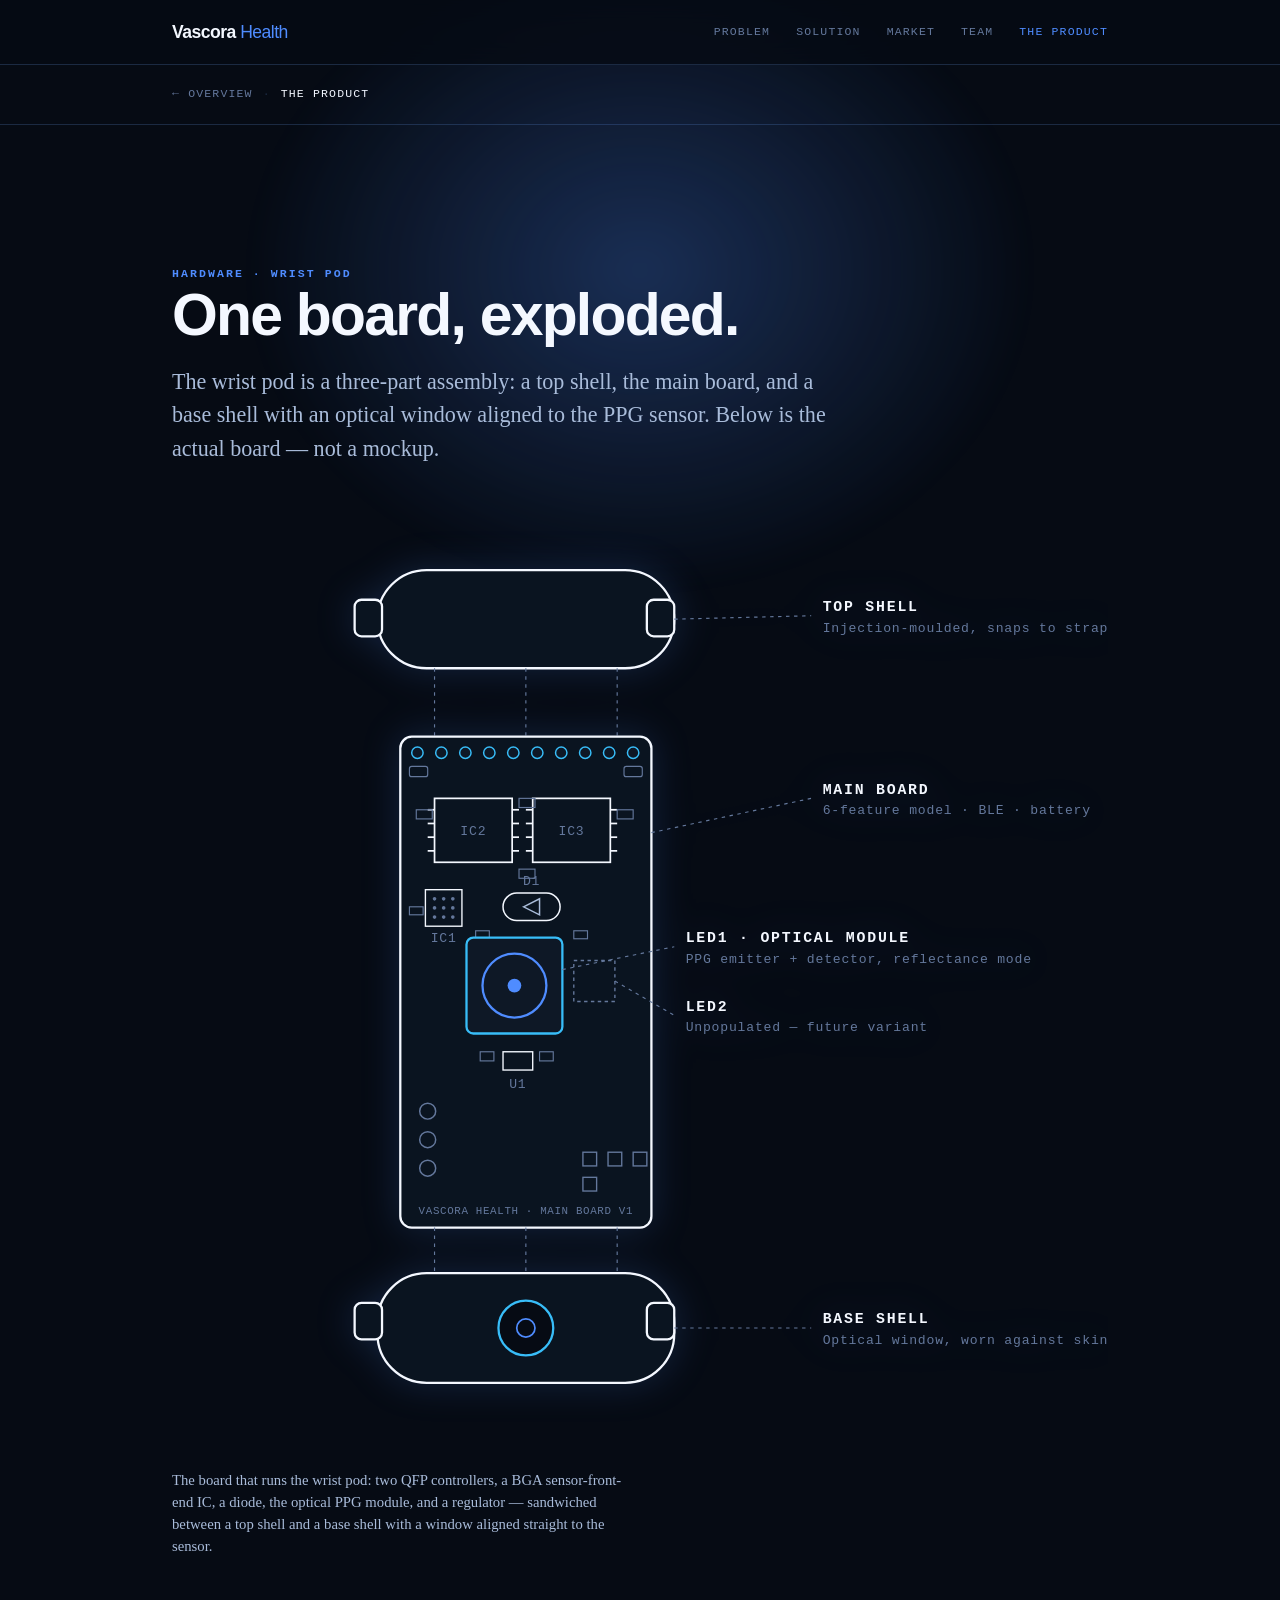
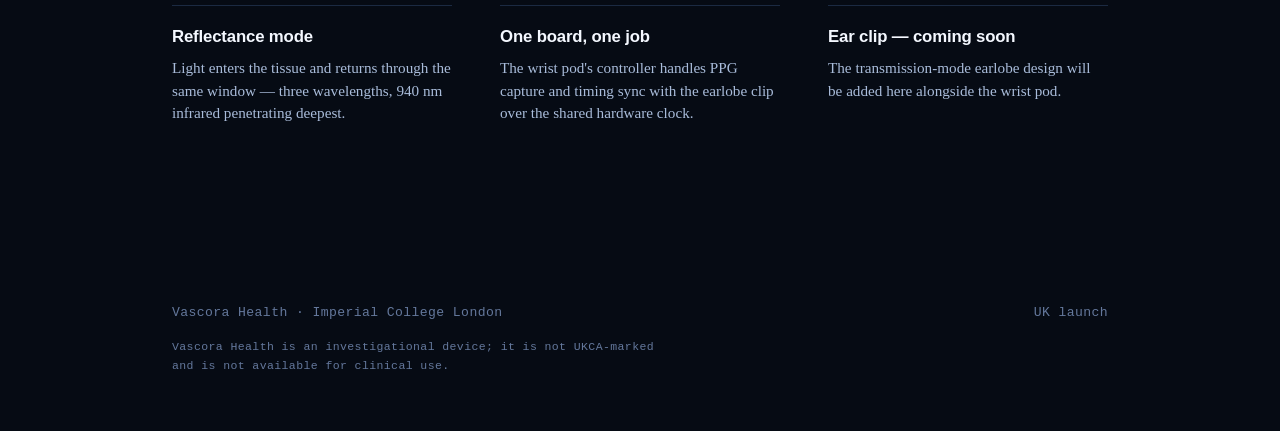
==== product.html @ de8472cb "Add /product page with exploded wrist pod PCB diagram; restore clean URLs" ====
<!doctype html>
<html lang="en">
<head>
<meta charset="utf-8">
<meta name="viewport" content="width=device-width, initial-scale=1">
<title>The Product — Vascora Health</title>
<link rel="stylesheet" href="/styles.css">
</head>
<body>

<header>
  <div class="wrap bar">
    <a class="logo" href="/">Vascora<b> Health</b></a>
    <nav>
      <a href="/#problem">Problem</a>
      <a href="/#solution">Solution</a>
      <a href="/#market">Market</a>
      <a href="/#team">Team</a>
      <a href="/product" aria-current="page">The Product</a>
    </nav>
  </div>
</header>

<div class="crumb">
  <div class="wrap"><a href="/">← Overview</a><span class="sep">·</span><span class="cur">The product</span></div>
</div>

<main>

<section id="wrist-pod" style="border-bottom:0">
  <div class="wrap">
    <p class="eyebrow">Hardware · Wrist pod</p>
    <h2>One board, exploded.</h2>
    <p class="lede" style="margin-top:20px">The wrist pod is a three-part assembly: a top shell, the main board, and a base shell with an optical window aligned to the PPG sensor. Below is the actual board — not a mockup.</p>

    <div class="diagram">
      <svg viewBox="0 0 820 820" role="img" aria-labelledby="wptitle wpdesc">
        <title id="wptitle">Vascora Health wrist pod, exploded view</title>
        <desc id="wpdesc">An exploded diagram of the wrist pod showing a top shell, the main circuit board with its key components — two QFP ICs, a small BGA controller, a diode, a large optical PPG emitter and detector module, an unpopulated secondary LED footprint, and a small regulator IC — and a base shell with an optical window aligned to the sensor, worn against the skin.</desc>

        <!-- top shell -->
        <rect x="180" y="50" width="260" height="86" rx="43" fill="var(--surface-2)" stroke="var(--ink)" stroke-width="2"/>
        <rect x="160" y="76" width="24" height="32" rx="6" fill="var(--surface-2)" stroke="var(--ink)" stroke-width="2"/>
        <rect x="416" y="76" width="24" height="32" rx="6" fill="var(--surface-2)" stroke="var(--ink)" stroke-width="2"/>
        <line x1="440" y1="93" x2="560" y2="90" stroke="var(--ink-3)" stroke-width="1" stroke-dasharray="3 4"/>
        <text class="dg-label" x="570" y="86">TOP SHELL</text>
        <text class="dg-sub" x="570" y="104">Injection-moulded, snaps to strap</text>

        <!-- shell -> board connectors -->
        <line x1="230" y1="136" x2="230" y2="196" stroke="var(--ink-3)" stroke-width="1" stroke-dasharray="3 4"/>
        <line x1="310" y1="136" x2="310" y2="196" stroke="var(--ink-3)" stroke-width="1" stroke-dasharray="3 4"/>
        <line x1="390" y1="136" x2="390" y2="196" stroke="var(--ink-3)" stroke-width="1" stroke-dasharray="3 4"/>

        <!-- board -->
        <rect x="200" y="196" width="220" height="430" rx="10" fill="var(--surface-2)" stroke="var(--ink)" stroke-width="2"/>

        <!-- top castellated header -->
        <circle cx="215" cy="210" r="5" fill="var(--surface)" stroke="var(--deep)" stroke-width="1.3"/>
        <circle cx="236" cy="210" r="5" fill="var(--surface)" stroke="var(--deep)" stroke-width="1.3"/>
        <circle cx="257" cy="210" r="5" fill="var(--surface)" stroke="var(--deep)" stroke-width="1.3"/>
        <circle cx="278" cy="210" r="5" fill="var(--surface)" stroke="var(--deep)" stroke-width="1.3"/>
        <circle cx="299" cy="210" r="5" fill="var(--surface)" stroke="var(--deep)" stroke-width="1.3"/>
        <circle cx="320" cy="210" r="5" fill="var(--surface)" stroke="var(--deep)" stroke-width="1.3"/>
        <circle cx="341" cy="210" r="5" fill="var(--surface)" stroke="var(--deep)" stroke-width="1.3"/>
        <circle cx="362" cy="210" r="5" fill="var(--surface)" stroke="var(--deep)" stroke-width="1.3"/>
        <circle cx="383" cy="210" r="5" fill="var(--surface)" stroke="var(--deep)" stroke-width="1.3"/>
        <circle cx="404" cy="210" r="5" fill="var(--surface)" stroke="var(--deep)" stroke-width="1.3"/>
        <rect x="208" y="222" width="16" height="9" rx="2" fill="none" stroke="var(--ink-3)" stroke-width="1"/>
        <rect x="396" y="222" width="16" height="9" rx="2" fill="none" stroke="var(--ink-3)" stroke-width="1"/>

        <!-- IC2 / IC3 -->
        <rect x="230" y="250" width="68" height="56" fill="none" stroke="var(--ink)" stroke-width="1.5"/>
        <line x1="224" y1="260" x2="230" y2="260" stroke="var(--ink)" stroke-width="1.5"/>
        <line x1="224" y1="272" x2="230" y2="272" stroke="var(--ink)" stroke-width="1.5"/>
        <line x1="224" y1="284" x2="230" y2="284" stroke="var(--ink)" stroke-width="1.5"/>
        <line x1="224" y1="296" x2="230" y2="296" stroke="var(--ink)" stroke-width="1.5"/>
        <line x1="298" y1="260" x2="304" y2="260" stroke="var(--ink)" stroke-width="1.5"/>
        <line x1="298" y1="272" x2="304" y2="272" stroke="var(--ink)" stroke-width="1.5"/>
        <line x1="298" y1="284" x2="304" y2="284" stroke="var(--ink)" stroke-width="1.5"/>
        <line x1="298" y1="296" x2="304" y2="296" stroke="var(--ink)" stroke-width="1.5"/>
        <text class="dg-sub" x="264" y="282" text-anchor="middle">IC2</text>

        <rect x="316" y="250" width="68" height="56" fill="none" stroke="var(--ink)" stroke-width="1.5"/>
        <line x1="310" y1="260" x2="316" y2="260" stroke="var(--ink)" stroke-width="1.5"/>
        <line x1="310" y1="272" x2="316" y2="272" stroke="var(--ink)" stroke-width="1.5"/>
        <line x1="310" y1="284" x2="316" y2="284" stroke="var(--ink)" stroke-width="1.5"/>
        <line x1="310" y1="296" x2="316" y2="296" stroke="var(--ink)" stroke-width="1.5"/>
        <line x1="384" y1="260" x2="390" y2="260" stroke="var(--ink)" stroke-width="1.5"/>
        <line x1="384" y1="272" x2="390" y2="272" stroke="var(--ink)" stroke-width="1.5"/>
        <line x1="384" y1="284" x2="390" y2="284" stroke="var(--ink)" stroke-width="1.5"/>
        <line x1="384" y1="296" x2="390" y2="296" stroke="var(--ink)" stroke-width="1.5"/>
        <text class="dg-sub" x="350" y="282" text-anchor="middle">IC3</text>

        <rect x="214" y="260" width="14" height="8" fill="none" stroke="var(--ink-3)" stroke-width="1"/>
        <rect x="304" y="250" width="14" height="8" fill="none" stroke="var(--ink-3)" stroke-width="1"/>
        <rect x="390" y="260" width="14" height="8" fill="none" stroke="var(--ink-3)" stroke-width="1"/>
        <rect x="304" y="312" width="14" height="8" fill="none" stroke="var(--ink-3)" stroke-width="1"/>

        <!-- IC1 -->
        <rect x="222" y="330" width="32" height="32" fill="none" stroke="var(--ink)" stroke-width="1.2"/>
        <circle cx="230" cy="338" r="1.6" fill="var(--ink-3)"/><circle cx="238" cy="338" r="1.6" fill="var(--ink-3)"/><circle cx="246" cy="338" r="1.6" fill="var(--ink-3)"/>
        <circle cx="230" cy="346" r="1.6" fill="var(--ink-3)"/><circle cx="238" cy="346" r="1.6" fill="var(--ink-3)"/><circle cx="246" cy="346" r="1.6" fill="var(--ink-3)"/>
        <circle cx="230" cy="354" r="1.6" fill="var(--ink-3)"/><circle cx="238" cy="354" r="1.6" fill="var(--ink-3)"/><circle cx="246" cy="354" r="1.6" fill="var(--ink-3)"/>
        <text class="dg-sub" x="238" y="376" text-anchor="middle">IC1</text>

        <!-- D1 -->
        <rect x="290" y="333" width="50" height="24" rx="12" fill="none" stroke="var(--ink)" stroke-width="1.3"/>
        <path d="M 308 345 L 322 338 L 322 352 Z M 322 338 L 322 352" fill="none" stroke="var(--ink-2)" stroke-width="1.3"/>
        <text class="dg-sub" x="315" y="326" text-anchor="middle">D1</text>

        <rect x="208" y="345" width="12" height="7" fill="none" stroke="var(--ink-3)" stroke-width="1"/>
        <rect x="266" y="366" width="12" height="7" fill="none" stroke="var(--ink-3)" stroke-width="1"/>
        <rect x="352" y="366" width="12" height="7" fill="none" stroke="var(--ink-3)" stroke-width="1"/>

        <!-- LED1 : optical module -->
        <rect x="258" y="372" width="84" height="84" rx="6" fill="var(--surface)" stroke="var(--deep)" stroke-width="2"/>
        <circle cx="300" cy="414" r="28" fill="none" stroke="var(--trace)" stroke-width="2"/>
        <circle cx="300" cy="414" r="6" fill="var(--trace)"/>
        <line x1="342" y1="400" x2="440" y2="380" stroke="var(--ink-3)" stroke-width="1" stroke-dasharray="3 4"/>
        <text class="dg-label" x="450" y="376">LED1 · OPTICAL MODULE</text>
        <text class="dg-sub" x="450" y="394">PPG emitter + detector, reflectance mode</text>

        <!-- LED2 : unpopulated -->
        <rect x="352" y="392" width="36" height="36" fill="none" stroke="var(--ink-3)" stroke-width="1.2" stroke-dasharray="3 3"/>
        <line x1="388" y1="410" x2="440" y2="440" stroke="var(--ink-3)" stroke-width="1" stroke-dasharray="3 4"/>
        <text class="dg-label" x="450" y="436">LED2</text>
        <text class="dg-sub" x="450" y="454">Unpopulated — future variant</text>

        <!-- U1 -->
        <rect x="290" y="472" width="26" height="16" fill="none" stroke="var(--ink)" stroke-width="1.2"/>
        <rect x="270" y="472" width="12" height="8" fill="none" stroke="var(--ink-3)" stroke-width="1"/>
        <rect x="322" y="472" width="12" height="8" fill="none" stroke="var(--ink-3)" stroke-width="1"/>
        <text class="dg-sub" x="303" y="504" text-anchor="middle">U1</text>

        <!-- mounting + header pads -->
        <circle cx="224" cy="524" r="7" fill="none" stroke="var(--ink-3)" stroke-width="1.3"/>
        <circle cx="224" cy="549" r="7" fill="none" stroke="var(--ink-3)" stroke-width="1.3"/>
        <circle cx="224" cy="574" r="7" fill="none" stroke="var(--ink-3)" stroke-width="1.3"/>
        <rect x="360" y="560" width="12" height="12" fill="none" stroke="var(--ink-3)" stroke-width="1.2"/>
        <rect x="382" y="560" width="12" height="12" fill="none" stroke="var(--ink-3)" stroke-width="1.2"/>
        <rect x="404" y="560" width="12" height="12" fill="none" stroke="var(--ink-3)" stroke-width="1.2"/>
        <rect x="360" y="582" width="12" height="12" fill="none" stroke="var(--ink-3)" stroke-width="1.2"/>

        <!-- silkscreen -->
        <text class="dg-sub" x="310" y="614" text-anchor="middle" style="font-size:9.5px">VASCORA HEALTH · MAIN BOARD V1</text>

        <line x1="420" y1="280" x2="560" y2="250" stroke="var(--ink-3)" stroke-width="1" stroke-dasharray="3 4"/>
        <text class="dg-label" x="570" y="246">MAIN BOARD</text>
        <text class="dg-sub" x="570" y="264">6-feature model · BLE · battery</text>

        <!-- board -> base connectors -->
        <line x1="230" y1="626" x2="230" y2="666" stroke="var(--ink-3)" stroke-width="1" stroke-dasharray="3 4"/>
        <line x1="310" y1="626" x2="310" y2="666" stroke="var(--ink-3)" stroke-width="1" stroke-dasharray="3 4"/>
        <line x1="390" y1="626" x2="390" y2="666" stroke="var(--ink-3)" stroke-width="1" stroke-dasharray="3 4"/>

        <!-- base shell -->
        <rect x="180" y="666" width="260" height="96" rx="43" fill="var(--surface-2)" stroke="var(--ink)" stroke-width="2"/>
        <rect x="160" y="692" width="24" height="32" rx="6" fill="var(--surface-2)" stroke="var(--ink)" stroke-width="2"/>
        <rect x="416" y="692" width="24" height="32" rx="6" fill="var(--surface-2)" stroke="var(--ink)" stroke-width="2"/>
        <circle cx="310" cy="714" r="24" fill="var(--ground)" stroke="var(--deep)" stroke-width="2"/>
        <circle cx="310" cy="714" r="8" fill="none" stroke="var(--trace)" stroke-width="1.5"/>
        <line x1="440" y1="714" x2="560" y2="714" stroke="var(--ink-3)" stroke-width="1" stroke-dasharray="3 4"/>
        <text class="dg-label" x="570" y="710">BASE SHELL</text>
        <text class="dg-sub" x="570" y="728">Optical window, worn against skin</text>
      </svg>
      <p class="dg-cap">The board that runs the wrist pod: two QFP controllers, a BGA sensor-front-end IC, a diode, the optical PPG module, and a regulator — sandwiched between a top shell and a base shell with a window aligned straight to the sensor.</p>
    </div>

    <div class="feat">
      <div><h3>Reflectance mode</h3><p>Light enters the tissue and returns through the same window — three wavelengths, 940 nm infrared penetrating deepest.</p></div>
      <div><h3>One board, one job</h3><p>The wrist pod's controller handles PPG capture and timing sync with the earlobe clip over the shared hardware clock.</p></div>
      <div><h3>Ear clip — coming soon</h3><p>The transmission-mode earlobe design will be added here alongside the wrist pod.</p></div>
    </div>
  </div>
</section>

</main>

<footer>
  <div class="wrap">
    <div class="fbar">
      <span>Vascora Health · Imperial College London</span>
      <span>UK launch</span>
    </div>
    <p class="disclaim">Vascora Health is an investigational device; it is not UKCA-marked and is not available for clinical use.</p>
  </div>
</footer>

<script src="/app.js"></script>
</body>
</html>
---- styles.css ----
:root{
  --ground:#060B14;
  --surface:#0E1826;
  --surface-2:#0A1420;
  --ink:#F4F8FF;
  --ink-2:#A9BCDA;
  --ink-3:#64789C;
  --rule:#1B2A42;
  --trace:#4F8CFF;
  --trace-2:#5EEAD4;
  --deep:#38BDF8;
  --deep-soft:#0B2338;
  --glow:rgba(79,140,255,.5);

  --sans:"Helvetica Neue",Helvetica,Arial,"Segoe UI",sans-serif;
  --serif:Charter,"Bitstream Charter","Sitka Text",Cambria,Georgia,serif;
  --mono:ui-monospace,"Cascadia Mono","SF Mono",Menlo,Consolas,monospace;

  --measure:62ch;
  --pad:clamp(20px,6vw,72px);
}

*{box-sizing:border-box}
html{background:var(--ground)}
body{
  margin:0;background:var(--ground);color:var(--ink);
  font-family:var(--serif);font-size:17px;line-height:1.62;
  -webkit-font-smoothing:antialiased;overflow-x:hidden;
  position:relative;
}
body::before{
  content:"";position:fixed;top:-20vh;left:50%;translate:-50% 0;
  width:min(1100px,140vw);height:900px;pointer-events:none;z-index:0;
  background:radial-gradient(closest-side, var(--glow), transparent 72%);
  opacity:.55;filter:blur(10px);
}
main,header,footer{position:relative;z-index:1}

::selection{background:var(--trace);color:#00040A}
a{color:inherit}
:focus-visible{outline:2px solid var(--trace);outline-offset:3px;border-radius:2px}

.wrap{max-width:1080px;margin:0 auto;padding-inline:var(--pad)}

h1,h2,h3,.num{font-family:var(--sans);font-weight:700;letter-spacing:-.03em;text-wrap:balance;margin:0}
h1{font-size:clamp(3rem,8.5vw,7.2rem);line-height:.97}
h2{font-size:clamp(2.1rem,4.6vw,3.7rem);line-height:1.04;max-width:20ch}
h3{font-size:1.05rem;letter-spacing:-.01em;line-height:1.3;color:var(--ink)}
p{margin:0}
.lede{font-size:clamp(1.1rem,2vw,1.38rem);line-height:1.5;color:var(--ink-2);max-width:var(--measure)}
.small{font-size:.94rem;line-height:1.55;color:var(--ink-2)}
.eyebrow{font-family:var(--mono);font-size:.72rem;font-weight:600;letter-spacing:.18em;text-transform:uppercase;color:var(--trace)}
.mono{font-family:var(--mono);font-size:.72rem;letter-spacing:.1em;text-transform:uppercase;color:var(--ink-3)}
.num{font-variant-numeric:tabular-nums;letter-spacing:-.04em;line-height:1}
strong{font-weight:600;color:var(--ink)}

.statement{
  margin-top:44px;font-family:var(--sans);font-weight:700;letter-spacing:-.02em;
  font-size:clamp(1.5rem,3vw,2.15rem);line-height:1.25;max-width:20ch;color:var(--ink);
}

header{position:sticky;top:0;z-index:50;background:color-mix(in srgb,var(--ground) 78%,transparent);backdrop-filter:blur(14px);border-bottom:1px solid var(--rule)}
.bar{display:flex;align-items:center;justify-content:space-between;gap:24px;height:64px}
.logo{font-family:var(--sans);font-weight:700;letter-spacing:-.03em;font-size:1.1rem;text-decoration:none;color:inherit}
.logo b{font-weight:400;color:var(--trace)}
nav{display:flex;gap:26px;font-family:var(--mono);font-size:.72rem;letter-spacing:.1em;text-transform:uppercase}
nav a{color:var(--ink-3);text-decoration:none;transition:color .15s}
nav a:hover,nav a[aria-current="page"]{color:var(--trace)}
@media(max-width:720px){nav{display:none}}

.crumb{padding:20px 0;border-bottom:1px solid var(--rule)}
.crumb .wrap{display:flex;align-items:center;gap:10px;font-family:var(--mono);font-size:.72rem;letter-spacing:.1em;text-transform:uppercase;color:var(--ink-3)}
.crumb a{color:var(--ink-3);text-decoration:none}
.crumb a:hover{color:var(--trace)}
.crumb .sep{color:var(--rule)}
.crumb .cur{color:var(--ink)}

.hero{position:relative;overflow:hidden;border-bottom:1px solid var(--rule)}
.hero-in{position:relative;padding:clamp(72px,13vw,140px) 0 0}
.hero h1{margin:24px 0 0;max-width:14ch}
.hero h1 span{
  background:linear-gradient(100deg,var(--trace),var(--trace-2));
  -webkit-background-clip:text;background-clip:text;color:transparent;
  filter:drop-shadow(0 0 22px var(--glow));
}
.hero .lede{margin-top:28px}
#wave{display:block;width:100%;height:220px;margin-top:56px;filter:drop-shadow(0 0 16px var(--glow))}

section{padding:clamp(88px,11vw,156px) 0;border-bottom:1px solid var(--rule)}

.statrow{display:grid;grid-template-columns:repeat(auto-fit,minmax(200px,1fr));gap:clamp(28px,4vw,56px);margin-top:52px}
.statline{padding-top:20px;border-top:1px solid var(--rule);display:flex;flex-direction:column;gap:10px}
.statline .num{font-size:clamp(2.6rem,5.6vw,4.4rem);color:var(--trace);text-shadow:0 0 28px var(--glow)}
.statline p{font-size:.95rem;line-height:1.45;color:var(--ink-2);max-width:30ch}

.feat{display:grid;grid-template-columns:repeat(auto-fit,minmax(220px,1fr));gap:clamp(28px,4vw,48px);margin-top:48px}
.feat > div{padding-top:20px;border-top:1px solid var(--rule)}
.feat h3{margin-bottom:9px}
.feat p{font-size:.95rem;line-height:1.5;color:var(--ink-2)}

.cascade{margin-top:48px;overflow-x:auto}
.cascade-inner{min-width:600px}
.casc-row{display:grid;grid-template-columns:repeat(4,1fr);gap:14px}
.node{padding:16px 4px 0;border-top:2px solid var(--rule)}
.node.win{border-top-color:var(--deep);filter:drop-shadow(0 0 10px rgba(56,189,248,.3))}
.node.late{border-top-color:var(--trace);filter:drop-shadow(0 0 10px var(--glow))}
.node .mono{margin-bottom:8px}
.node h3{font-size:1rem}
.casc-axis{display:grid;grid-template-columns:repeat(4,1fr);gap:14px;margin-top:16px}
.axis-cell{font-family:var(--mono);font-size:.66rem;letter-spacing:.1em;text-transform:uppercase;color:var(--ink-3)}
.axis-cell.win{color:var(--deep)}
.axis-cell.late{color:var(--trace)}

.diagram{margin-top:48px;overflow-x:auto}
.diagram svg{display:block;width:100%;min-width:640px;height:auto;filter:drop-shadow(0 0 18px rgba(79,140,255,.18))}
.dg-label{font-family:var(--mono);font-size:13px;font-weight:600;letter-spacing:.12em;fill:var(--ink)}
.dg-sub{font-family:var(--mono);font-size:11.5px;letter-spacing:.06em;fill:var(--ink-3)}
.dg-tick{font-family:var(--mono);font-size:11px;font-weight:600;letter-spacing:.14em;fill:var(--ink-3)}
.dg-dt{font-family:var(--sans);font-size:17px;font-weight:700;fill:var(--trace)}
.dg-hub{font-family:var(--mono);font-size:13px;font-weight:600;letter-spacing:.13em;fill:var(--ink)}
.dg-cap{margin-top:20px;font-size:.92rem;line-height:1.5;color:var(--ink-2);max-width:var(--measure)}

.people{display:grid;grid-template-columns:repeat(auto-fit,minmax(200px,1fr));gap:clamp(24px,3.5vw,40px);margin-top:40px}
.person{padding-top:18px;border-top:1px solid var(--rule)}
.person h3{margin-bottom:7px}
.person p{font-size:.92rem;line-height:1.5;color:var(--ink-2)}
.person p.inst{font-family:var(--mono);font-size:.72rem;letter-spacing:.06em;text-transform:uppercase;color:var(--deep);margin-top:6px}

footer{padding:36px 0 56px;font-size:.82rem;color:var(--ink-3);font-family:var(--mono);letter-spacing:.03em;line-height:1.7}
footer .fbar{display:flex;flex-wrap:wrap;gap:14px 28px;justify-content:space-between;align-items:baseline}
.disclaim{margin-top:14px;font-size:.72rem;line-height:1.6;color:var(--ink-3);max-width:70ch}

.reveal{opacity:0;transform:translateY(20px);transition:opacity .7s ease,transform .7s ease}
.reveal.in{opacity:1;transform:translateY(0)}
.draw-path{transition:stroke-dashoffset 1.2s cubic-bezier(.4,0,.2,1)}

@media (prefers-reduced-motion:reduce){*{animation:none!important;transition:none!important}}
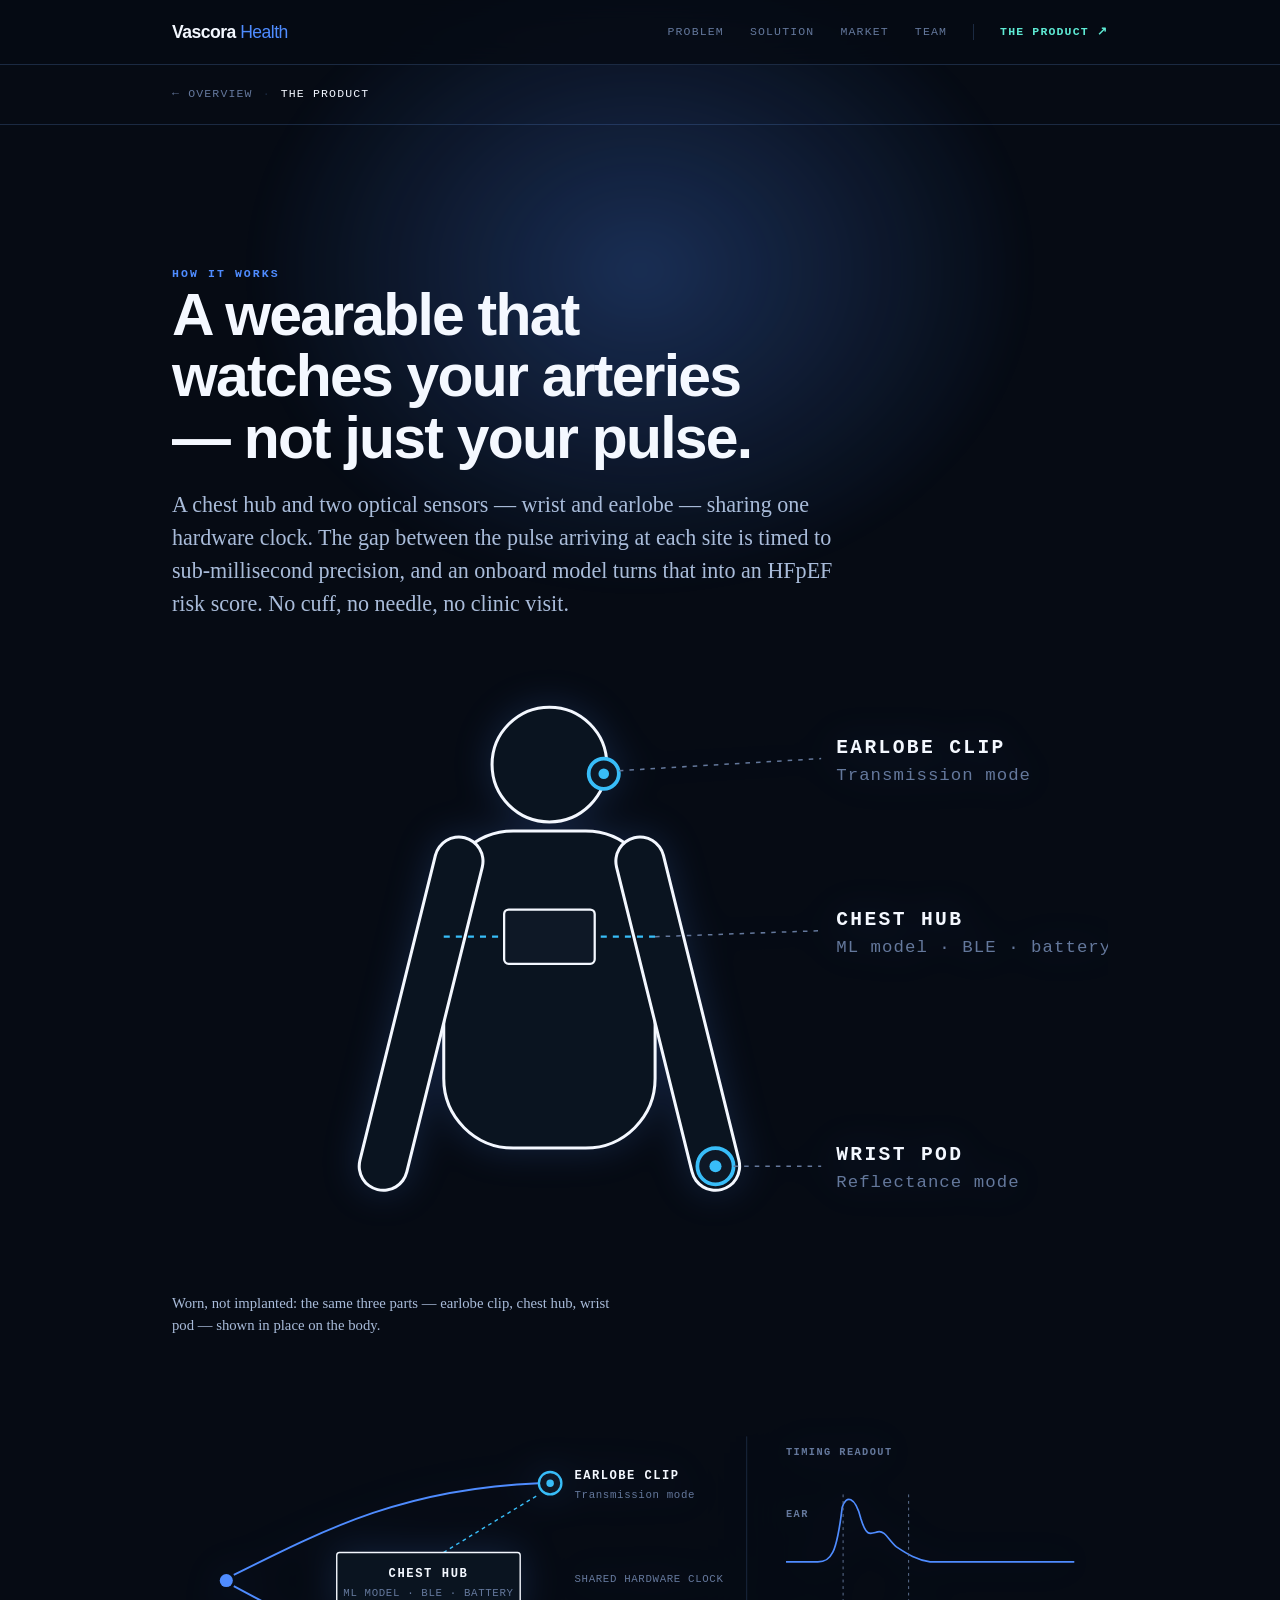
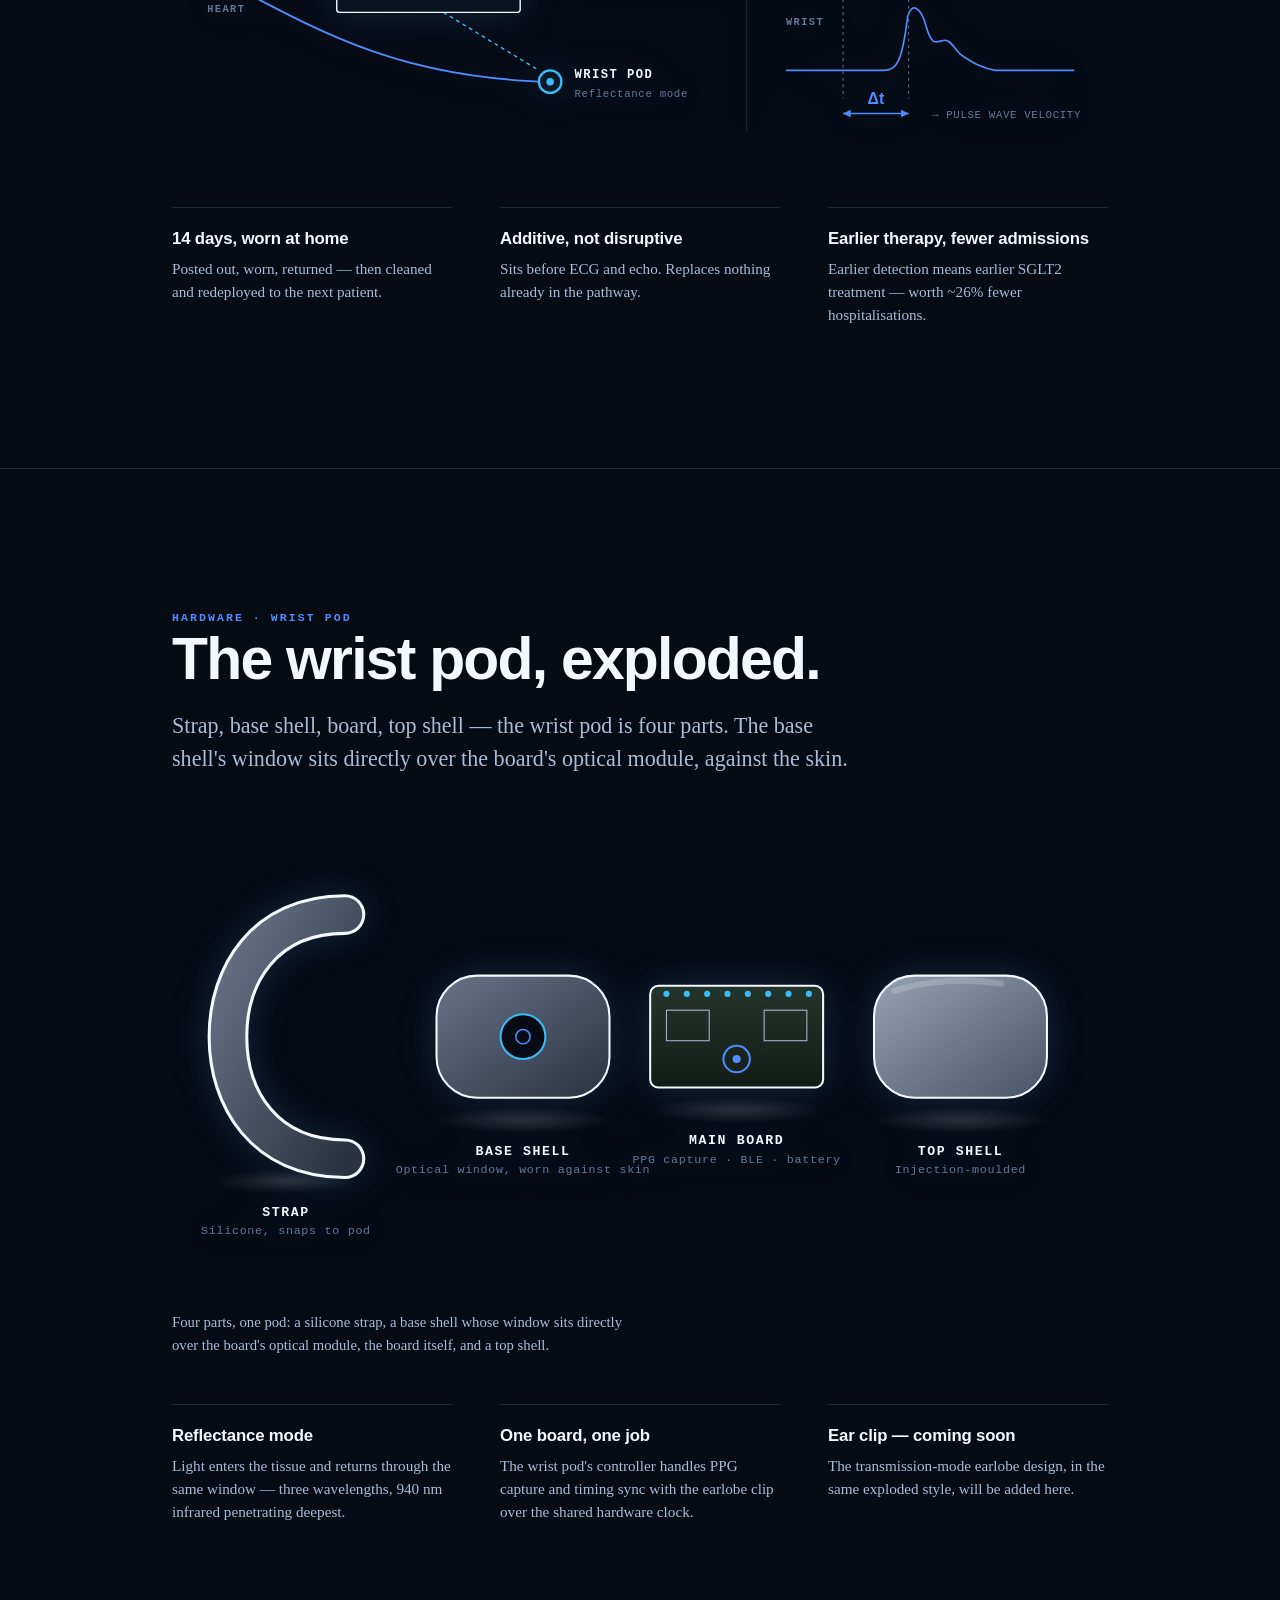
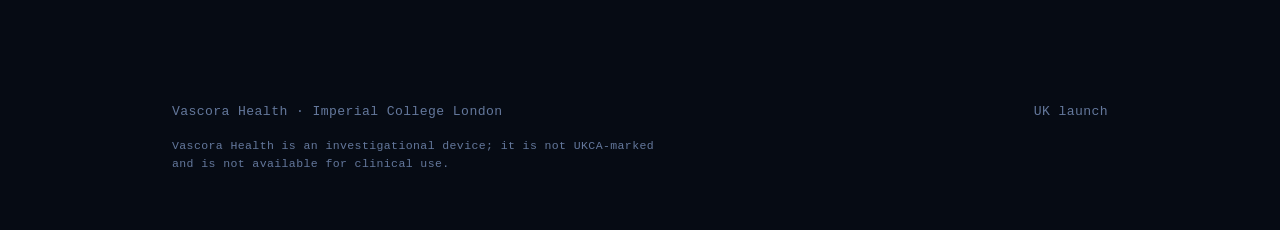
==== commit bc923263: "Split content: homepage teaser for solution, /product gets how-it-works + new cold exploded wristban" ====
--- a/product.html
+++ b/product.html
@@ -12,11 +12,14 @@
   <div class="wrap bar">
     <a class="logo" href="/">Vascora<b> Health</b></a>
     <nav>
-      <a href="/#problem">Problem</a>
-      <a href="/#solution">Solution</a>
-      <a href="/#market">Market</a>
-      <a href="/#team">Team</a>
-      <a href="/product" aria-current="page">The Product</a>
+      <span class="nav-group">
+        <a href="/#problem">Problem</a>
+        <a href="/#solution">Solution</a>
+        <a href="/#market">Market</a>
+        <a href="/#team">Team</a>
+      </span>
+      <span class="nav-sep" aria-hidden="true"></span>
+      <a href="/product" class="nav-out" aria-current="page">The Product ↗</a>
     </nav>
   </div>
 </header>
@@ -27,149 +30,194 @@
 
 <main>
 
-<section id="wrist-pod" style="border-bottom:0">
+<section id="how-it-works">
+  <div class="wrap">
+    <p class="eyebrow">How it works</p>
+    <h2>A wearable that watches your arteries — not just your pulse.</h2>
+    <p class="lede" style="margin-top:20px">A chest hub and two optical sensors — wrist and earlobe — sharing one hardware clock. The gap between the pulse arriving at each site is timed to sub-millisecond precision, and an onboard model turns that into an HFpEF risk score. No cuff, no needle, no clinic visit.</p>
+
+    <div class="diagram">
+      <svg viewBox="0 0 620 400" role="img" aria-labelledby="wgtitle wgdesc">
+        <title id="wgtitle">Vascora Health worn on the body</title>
+        <desc id="wgdesc">A simplified figure showing the three components in place: an earlobe clip at the ear, a chest hub strapped across the chest, and a wrist pod at the wrist.</desc>
+
+        <circle cx="250" cy="64" r="38" fill="var(--surface-2)" stroke="var(--ink)" stroke-width="2"/>
+        <rect x="180" y="108" width="140" height="210" rx="46" fill="var(--surface-2)" stroke="var(--ink)" stroke-width="2"/>
+
+        <path d="M 190 128 L 140 330" fill="none" stroke="var(--ink)" stroke-width="34" stroke-linecap="round"/>
+        <path d="M 190 128 L 140 330" fill="none" stroke="var(--surface-2)" stroke-width="30" stroke-linecap="round"/>
+        <path d="M 310 128 L 360 330" fill="none" stroke="var(--ink)" stroke-width="34" stroke-linecap="round"/>
+        <path d="M 310 128 L 360 330" fill="none" stroke="var(--surface-2)" stroke-width="30" stroke-linecap="round"/>
+
+        <line x1="180" y1="178" x2="320" y2="178" stroke="var(--deep)" stroke-width="1.5" stroke-dasharray="4 4"/>
+        <rect x="220" y="160" width="60" height="36" rx="3" fill="var(--surface)" stroke="var(--ink)" stroke-width="1.5"/>
+
+        <circle cx="286" cy="70" r="10" fill="var(--surface)" stroke="var(--deep)" stroke-width="2.5"/>
+        <circle cx="286" cy="70" r="3.5" fill="var(--deep)"/>
+
+        <circle cx="360" cy="330" r="12" fill="var(--surface)" stroke="var(--deep)" stroke-width="2.5"/>
+        <circle cx="360" cy="330" r="4" fill="var(--deep)"/>
+
+        <line x1="296" y1="68" x2="430" y2="60" stroke="var(--ink-3)" stroke-width="1" stroke-dasharray="3 4"/>
+        <text class="dg-label" x="440" y="56">EARLOBE CLIP</text>
+        <text class="dg-sub" x="440" y="74">Transmission mode</text>
+
+        <line x1="320" y1="178" x2="430" y2="174" stroke="var(--ink-3)" stroke-width="1" stroke-dasharray="3 4"/>
+        <text class="dg-label" x="440" y="170">CHEST HUB</text>
+        <text class="dg-sub" x="440" y="188">ML model · BLE · battery</text>
+
+        <line x1="372" y1="330" x2="430" y2="330" stroke="var(--ink-3)" stroke-width="1" stroke-dasharray="3 4"/>
+        <text class="dg-label" x="440" y="326">WRIST POD</text>
+        <text class="dg-sub" x="440" y="344">Reflectance mode</text>
+      </svg>
+      <p class="dg-cap">Worn, not implanted: the same three parts — earlobe clip, chest hub, wrist pod — shown in place on the body.</p>
+    </div>
+
+    <div class="diagram">
+      <svg viewBox="0 0 1000 400" role="img" aria-labelledby="dgtitle dgdesc">
+        <title id="dgtitle">Vascora Health wrist-to-ear PPG architecture</title>
+        <desc id="dgdesc">A pulse leaves the heart and travels two arterial paths of different length, arriving first at the earlobe clip and then at the wrist pod. A chest hub, connected to both sensors by a shared hardware clock, runs the machine-learning risk model on board. The difference between the two arrival times is shown as delta t.</desc>
+
+        <path class="draw-path" d="M 66 204 C 170 152 250 112 392 106" fill="none" stroke="var(--trace)" stroke-width="2"/>
+        <path class="draw-path" d="M 66 216 C 170 272 250 312 392 318" fill="none" stroke="var(--trace)" stroke-width="2"/>
+
+        <circle cx="58" cy="210" r="7" fill="var(--trace)"/>
+        <text class="dg-tick" x="58" y="244" text-anchor="middle">HEART</text>
+
+        <line x1="290" y1="180" x2="392" y2="118" stroke="var(--deep)" stroke-width="1.5" stroke-dasharray="4 4"/>
+        <line x1="290" y1="244" x2="392" y2="306" stroke="var(--deep)" stroke-width="1.5" stroke-dasharray="4 4"/>
+
+        <rect x="176" y="180" width="196" height="64" rx="3" fill="var(--surface-2)" stroke="var(--ink)" stroke-width="1.5"/>
+        <text class="dg-hub" x="274" y="206" text-anchor="middle">CHEST HUB</text>
+        <text class="dg-sub" x="274" y="226" text-anchor="middle">ML MODEL · BLE · BATTERY</text>
+
+        <circle cx="404" cy="106" r="12" fill="var(--surface)" stroke="var(--deep)" stroke-width="2.5"/>
+        <circle cx="404" cy="106" r="4" fill="var(--deep)"/>
+        <text class="dg-label" x="430" y="102">EARLOBE CLIP</text>
+        <text class="dg-sub" x="430" y="122">Transmission mode</text>
+
+        <circle cx="404" cy="318" r="12" fill="var(--surface)" stroke="var(--deep)" stroke-width="2.5"/>
+        <circle cx="404" cy="318" r="4" fill="var(--deep)"/>
+        <text class="dg-label" x="430" y="314">WRIST POD</text>
+        <text class="dg-sub" x="430" y="334">Reflectance mode</text>
+
+        <text class="dg-sub" x="430" y="212">SHARED HARDWARE CLOCK</text>
+
+        <line x1="614" y1="56" x2="614" y2="372" stroke="var(--rule)" stroke-width="1"/>
+
+        <text class="dg-tick" x="656" y="76">TIMING READOUT</text>
+
+        <text class="dg-tick" x="656" y="142">EAR</text>
+        <path class="draw-path" d="M 656 190 L 690 190 C 704 190 710 182 716 132 C 720 118 730 120 736 144 C 742 164 746 160 754 158 C 762 156 766 168 774 174 C 786 182 796 188 810 190 L 964 190"
+              fill="none" stroke="var(--trace)" stroke-width="1.8" stroke-linejoin="round"/>
+
+        <text class="dg-tick" x="656" y="258">WRIST</text>
+        <path class="draw-path" d="M 656 306 L 760 306 C 774 306 780 298 786 248 C 790 234 800 236 806 260 C 812 280 816 276 824 274 C 832 272 836 284 844 290 C 856 298 866 304 880 306 L 964 306"
+              fill="none" stroke="var(--trace)" stroke-width="1.8" stroke-linejoin="round"/>
+
+        <line x1="717" y1="118" x2="717" y2="336" stroke="var(--ink-3)" stroke-width="1" stroke-dasharray="3 4"/>
+        <line x1="787" y1="118" x2="787" y2="336" stroke="var(--ink-3)" stroke-width="1" stroke-dasharray="3 4"/>
+
+        <line x1="717" y1="352" x2="787" y2="352" stroke="var(--trace)" stroke-width="1.5"/>
+        <path d="M 717 352 l 8 -4 v 8 z" fill="var(--trace)"/>
+        <path d="M 787 352 l -8 -4 v 8 z" fill="var(--trace)"/>
+        <text class="dg-dt" x="752" y="342" text-anchor="middle">Δt</text>
+
+        <text class="dg-sub" x="812" y="357">→ PULSE WAVE VELOCITY</text>
+      </svg>
+    </div>
+
+    <div class="feat">
+      <div><h3>14 days, worn at home</h3><p>Posted out, worn, returned — then cleaned and redeployed to the next patient.</p></div>
+      <div><h3>Additive, not disruptive</h3><p>Sits before ECG and echo. Replaces nothing already in the pathway.</p></div>
+      <div><h3>Earlier therapy, fewer admissions</h3><p>Earlier detection means earlier SGLT2 treatment — worth ~26% fewer hospitalisations.</p></div>
+    </div>
+  </div>
+</section>
+
+<section id="hardware" style="border-bottom:0">
   <div class="wrap">
     <p class="eyebrow">Hardware · Wrist pod</p>
-    <h2>One board, exploded.</h2>
-    <p class="lede" style="margin-top:20px">The wrist pod is a three-part assembly: a top shell, the main board, and a base shell with an optical window aligned to the PPG sensor. Below is the actual board — not a mockup.</p>
+    <h2>The wrist pod, exploded.</h2>
+    <p class="lede" style="margin-top:20px">Strap, base shell, board, top shell — the wrist pod is four parts. The base shell's window sits directly over the board's optical module, against the skin.</p>
 
     <div class="diagram">
-      <svg viewBox="0 0 820 820" role="img" aria-labelledby="wptitle wpdesc">
-        <title id="wptitle">Vascora Health wrist pod, exploded view</title>
-        <desc id="wpdesc">An exploded diagram of the wrist pod showing a top shell, the main circuit board with its key components — two QFP ICs, a small BGA controller, a diode, a large optical PPG emitter and detector module, an unpopulated secondary LED footprint, and a small regulator IC — and a base shell with an optical window aligned to the sensor, worn against the skin.</desc>
+      <svg viewBox="0 0 920 460" role="img" aria-labelledby="hwtitle hwdesc">
+        <title id="hwtitle">Vascora Health wrist pod hardware, exploded</title>
+        <desc id="hwdesc">An exploded product view of the wrist pod in four parts, left to right: a silicone strap, a base shell with an optical window, the main circuit board, and a top shell.</desc>
+        <defs>
+          <linearGradient id="shellTop" x1="0" y1="0" x2="1" y2="1">
+            <stop offset="0" stop-color="#96A1B4"/>
+            <stop offset="1" stop-color="#4A5468"/>
+          </linearGradient>
+          <linearGradient id="shellBase" x1="0" y1="0" x2="1" y2="1">
+            <stop offset="0" stop-color="#69748A"/>
+            <stop offset="1" stop-color="#2B3240"/>
+          </linearGradient>
+          <linearGradient id="pcbGrad" x1="0" y1="0" x2="0" y2="1">
+            <stop offset="0" stop-color="#25352B"/>
+            <stop offset="1" stop-color="#121C16"/>
+          </linearGradient>
+          <radialGradient id="floorGlow" cx="0.5" cy="0.5" r="0.5">
+            <stop offset="0" stop-color="#FFFFFF" stop-opacity="0.14"/>
+            <stop offset="1" stop-color="#FFFFFF" stop-opacity="0"/>
+          </radialGradient>
+        </defs>
+
+        <!-- strap -->
+        <path d="M 170 90 C 90 90 55 150 55 210 C 55 270 90 330 170 330" fill="none" stroke="var(--ink)" stroke-width="40" stroke-linecap="round"/>
+        <path d="M 170 90 C 90 90 55 150 55 210 C 55 270 90 330 170 330" fill="none" stroke="url(#shellBase)" stroke-width="34" stroke-linecap="round"/>
+
+        <!-- base shell -->
+        <rect x="260" y="150" width="170" height="120" rx="40" fill="url(#shellBase)" stroke="var(--ink)" stroke-width="2"/>
+        <circle cx="345" cy="210" r="22" fill="var(--ground)" stroke="var(--deep)" stroke-width="2"/>
+        <circle cx="345" cy="210" r="7" fill="none" stroke="var(--trace)" stroke-width="1.5"/>
+
+        <!-- board -->
+        <rect x="470" y="160" width="170" height="100" rx="8" fill="url(#pcbGrad)" stroke="var(--ink)" stroke-width="2"/>
+        <circle cx="486" cy="168" r="3" fill="var(--deep)"/>
+        <circle cx="506" cy="168" r="3" fill="var(--deep)"/>
+        <circle cx="526" cy="168" r="3" fill="var(--deep)"/>
+        <circle cx="546" cy="168" r="3" fill="var(--deep)"/>
+        <circle cx="566" cy="168" r="3" fill="var(--deep)"/>
+        <circle cx="586" cy="168" r="3" fill="var(--deep)"/>
+        <circle cx="606" cy="168" r="3" fill="var(--deep)"/>
+        <circle cx="626" cy="168" r="3" fill="var(--deep)"/>
+        <rect x="486" y="184" width="42" height="30" fill="none" stroke="var(--ink-2)" stroke-width="1"/>
+        <rect x="582" y="184" width="42" height="30" fill="none" stroke="var(--ink-2)" stroke-width="1"/>
+        <circle cx="555" cy="232" r="13" fill="none" stroke="var(--trace)" stroke-width="2"/>
+        <circle cx="555" cy="232" r="4" fill="var(--trace)"/>
 
         <!-- top shell -->
-        <rect x="180" y="50" width="260" height="86" rx="43" fill="var(--surface-2)" stroke="var(--ink)" stroke-width="2"/>
-        <rect x="160" y="76" width="24" height="32" rx="6" fill="var(--surface-2)" stroke="var(--ink)" stroke-width="2"/>
-        <rect x="416" y="76" width="24" height="32" rx="6" fill="var(--surface-2)" stroke="var(--ink)" stroke-width="2"/>
-        <line x1="440" y1="93" x2="560" y2="90" stroke="var(--ink-3)" stroke-width="1" stroke-dasharray="3 4"/>
-        <text class="dg-label" x="570" y="86">TOP SHELL</text>
-        <text class="dg-sub" x="570" y="104">Injection-moulded, snaps to strap</text>
-
-        <!-- shell -> board connectors -->
-        <line x1="230" y1="136" x2="230" y2="196" stroke="var(--ink-3)" stroke-width="1" stroke-dasharray="3 4"/>
-        <line x1="310" y1="136" x2="310" y2="196" stroke="var(--ink-3)" stroke-width="1" stroke-dasharray="3 4"/>
-        <line x1="390" y1="136" x2="390" y2="196" stroke="var(--ink-3)" stroke-width="1" stroke-dasharray="3 4"/>
-
-        <!-- board -->
-        <rect x="200" y="196" width="220" height="430" rx="10" fill="var(--surface-2)" stroke="var(--ink)" stroke-width="2"/>
-
-        <!-- top castellated header -->
-        <circle cx="215" cy="210" r="5" fill="var(--surface)" stroke="var(--deep)" stroke-width="1.3"/>
-        <circle cx="236" cy="210" r="5" fill="var(--surface)" stroke="var(--deep)" stroke-width="1.3"/>
-        <circle cx="257" cy="210" r="5" fill="var(--surface)" stroke="var(--deep)" stroke-width="1.3"/>
-        <circle cx="278" cy="210" r="5" fill="var(--surface)" stroke="var(--deep)" stroke-width="1.3"/>
-        <circle cx="299" cy="210" r="5" fill="var(--surface)" stroke="var(--deep)" stroke-width="1.3"/>
-        <circle cx="320" cy="210" r="5" fill="var(--surface)" stroke="var(--deep)" stroke-width="1.3"/>
-        <circle cx="341" cy="210" r="5" fill="var(--surface)" stroke="var(--deep)" stroke-width="1.3"/>
-        <circle cx="362" cy="210" r="5" fill="var(--surface)" stroke="var(--deep)" stroke-width="1.3"/>
-        <circle cx="383" cy="210" r="5" fill="var(--surface)" stroke="var(--deep)" stroke-width="1.3"/>
-        <circle cx="404" cy="210" r="5" fill="var(--surface)" stroke="var(--deep)" stroke-width="1.3"/>
-        <rect x="208" y="222" width="16" height="9" rx="2" fill="none" stroke="var(--ink-3)" stroke-width="1"/>
-        <rect x="396" y="222" width="16" height="9" rx="2" fill="none" stroke="var(--ink-3)" stroke-width="1"/>
-
-        <!-- IC2 / IC3 -->
-        <rect x="230" y="250" width="68" height="56" fill="none" stroke="var(--ink)" stroke-width="1.5"/>
-        <line x1="224" y1="260" x2="230" y2="260" stroke="var(--ink)" stroke-width="1.5"/>
-        <line x1="224" y1="272" x2="230" y2="272" stroke="var(--ink)" stroke-width="1.5"/>
-        <line x1="224" y1="284" x2="230" y2="284" stroke="var(--ink)" stroke-width="1.5"/>
-        <line x1="224" y1="296" x2="230" y2="296" stroke="var(--ink)" stroke-width="1.5"/>
-        <line x1="298" y1="260" x2="304" y2="260" stroke="var(--ink)" stroke-width="1.5"/>
-        <line x1="298" y1="272" x2="304" y2="272" stroke="var(--ink)" stroke-width="1.5"/>
-        <line x1="298" y1="284" x2="304" y2="284" stroke="var(--ink)" stroke-width="1.5"/>
-        <line x1="298" y1="296" x2="304" y2="296" stroke="var(--ink)" stroke-width="1.5"/>
-        <text class="dg-sub" x="264" y="282" text-anchor="middle">IC2</text>
-
-        <rect x="316" y="250" width="68" height="56" fill="none" stroke="var(--ink)" stroke-width="1.5"/>
-        <line x1="310" y1="260" x2="316" y2="260" stroke="var(--ink)" stroke-width="1.5"/>
-        <line x1="310" y1="272" x2="316" y2="272" stroke="var(--ink)" stroke-width="1.5"/>
-        <line x1="310" y1="284" x2="316" y2="284" stroke="var(--ink)" stroke-width="1.5"/>
-        <line x1="310" y1="296" x2="316" y2="296" stroke="var(--ink)" stroke-width="1.5"/>
-        <line x1="384" y1="260" x2="390" y2="260" stroke="var(--ink)" stroke-width="1.5"/>
-        <line x1="384" y1="272" x2="390" y2="272" stroke="var(--ink)" stroke-width="1.5"/>
-        <line x1="384" y1="284" x2="390" y2="284" stroke="var(--ink)" stroke-width="1.5"/>
-        <line x1="384" y1="296" x2="390" y2="296" stroke="var(--ink)" stroke-width="1.5"/>
-        <text class="dg-sub" x="350" y="282" text-anchor="middle">IC3</text>
-
-        <rect x="214" y="260" width="14" height="8" fill="none" stroke="var(--ink-3)" stroke-width="1"/>
-        <rect x="304" y="250" width="14" height="8" fill="none" stroke="var(--ink-3)" stroke-width="1"/>
-        <rect x="390" y="260" width="14" height="8" fill="none" stroke="var(--ink-3)" stroke-width="1"/>
-        <rect x="304" y="312" width="14" height="8" fill="none" stroke="var(--ink-3)" stroke-width="1"/>
-
-        <!-- IC1 -->
-        <rect x="222" y="330" width="32" height="32" fill="none" stroke="var(--ink)" stroke-width="1.2"/>
-        <circle cx="230" cy="338" r="1.6" fill="var(--ink-3)"/><circle cx="238" cy="338" r="1.6" fill="var(--ink-3)"/><circle cx="246" cy="338" r="1.6" fill="var(--ink-3)"/>
-        <circle cx="230" cy="346" r="1.6" fill="var(--ink-3)"/><circle cx="238" cy="346" r="1.6" fill="var(--ink-3)"/><circle cx="246" cy="346" r="1.6" fill="var(--ink-3)"/>
-        <circle cx="230" cy="354" r="1.6" fill="var(--ink-3)"/><circle cx="238" cy="354" r="1.6" fill="var(--ink-3)"/><circle cx="246" cy="354" r="1.6" fill="var(--ink-3)"/>
-        <text class="dg-sub" x="238" y="376" text-anchor="middle">IC1</text>
-
-        <!-- D1 -->
-        <rect x="290" y="333" width="50" height="24" rx="12" fill="none" stroke="var(--ink)" stroke-width="1.3"/>
-        <path d="M 308 345 L 322 338 L 322 352 Z M 322 338 L 322 352" fill="none" stroke="var(--ink-2)" stroke-width="1.3"/>
-        <text class="dg-sub" x="315" y="326" text-anchor="middle">D1</text>
-
-        <rect x="208" y="345" width="12" height="7" fill="none" stroke="var(--ink-3)" stroke-width="1"/>
-        <rect x="266" y="366" width="12" height="7" fill="none" stroke="var(--ink-3)" stroke-width="1"/>
-        <rect x="352" y="366" width="12" height="7" fill="none" stroke="var(--ink-3)" stroke-width="1"/>
-
-        <!-- LED1 : optical module -->
-        <rect x="258" y="372" width="84" height="84" rx="6" fill="var(--surface)" stroke="var(--deep)" stroke-width="2"/>
-        <circle cx="300" cy="414" r="28" fill="none" stroke="var(--trace)" stroke-width="2"/>
-        <circle cx="300" cy="414" r="6" fill="var(--trace)"/>
-        <line x1="342" y1="400" x2="440" y2="380" stroke="var(--ink-3)" stroke-width="1" stroke-dasharray="3 4"/>
-        <text class="dg-label" x="450" y="376">LED1 · OPTICAL MODULE</text>
-        <text class="dg-sub" x="450" y="394">PPG emitter + detector, reflectance mode</text>
-
-        <!-- LED2 : unpopulated -->
-        <rect x="352" y="392" width="36" height="36" fill="none" stroke="var(--ink-3)" stroke-width="1.2" stroke-dasharray="3 3"/>
-        <line x1="388" y1="410" x2="440" y2="440" stroke="var(--ink-3)" stroke-width="1" stroke-dasharray="3 4"/>
-        <text class="dg-label" x="450" y="436">LED2</text>
-        <text class="dg-sub" x="450" y="454">Unpopulated — future variant</text>
-
-        <!-- U1 -->
-        <rect x="290" y="472" width="26" height="16" fill="none" stroke="var(--ink)" stroke-width="1.2"/>
-        <rect x="270" y="472" width="12" height="8" fill="none" stroke="var(--ink-3)" stroke-width="1"/>
-        <rect x="322" y="472" width="12" height="8" fill="none" stroke="var(--ink-3)" stroke-width="1"/>
-        <text class="dg-sub" x="303" y="504" text-anchor="middle">U1</text>
-
-        <!-- mounting + header pads -->
-        <circle cx="224" cy="524" r="7" fill="none" stroke="var(--ink-3)" stroke-width="1.3"/>
-        <circle cx="224" cy="549" r="7" fill="none" stroke="var(--ink-3)" stroke-width="1.3"/>
-        <circle cx="224" cy="574" r="7" fill="none" stroke="var(--ink-3)" stroke-width="1.3"/>
-        <rect x="360" y="560" width="12" height="12" fill="none" stroke="var(--ink-3)" stroke-width="1.2"/>
-        <rect x="382" y="560" width="12" height="12" fill="none" stroke="var(--ink-3)" stroke-width="1.2"/>
-        <rect x="404" y="560" width="12" height="12" fill="none" stroke="var(--ink-3)" stroke-width="1.2"/>
-        <rect x="360" y="582" width="12" height="12" fill="none" stroke="var(--ink-3)" stroke-width="1.2"/>
-
-        <!-- silkscreen -->
-        <text class="dg-sub" x="310" y="614" text-anchor="middle" style="font-size:9.5px">VASCORA HEALTH · MAIN BOARD V1</text>
-
-        <line x1="420" y1="280" x2="560" y2="250" stroke="var(--ink-3)" stroke-width="1" stroke-dasharray="3 4"/>
-        <text class="dg-label" x="570" y="246">MAIN BOARD</text>
-        <text class="dg-sub" x="570" y="264">6-feature model · BLE · battery</text>
-
-        <!-- board -> base connectors -->
-        <line x1="230" y1="626" x2="230" y2="666" stroke="var(--ink-3)" stroke-width="1" stroke-dasharray="3 4"/>
-        <line x1="310" y1="626" x2="310" y2="666" stroke="var(--ink-3)" stroke-width="1" stroke-dasharray="3 4"/>
-        <line x1="390" y1="626" x2="390" y2="666" stroke="var(--ink-3)" stroke-width="1" stroke-dasharray="3 4"/>
-
-        <!-- base shell -->
-        <rect x="180" y="666" width="260" height="96" rx="43" fill="var(--surface-2)" stroke="var(--ink)" stroke-width="2"/>
-        <rect x="160" y="692" width="24" height="32" rx="6" fill="var(--surface-2)" stroke="var(--ink)" stroke-width="2"/>
-        <rect x="416" y="692" width="24" height="32" rx="6" fill="var(--surface-2)" stroke="var(--ink)" stroke-width="2"/>
-        <circle cx="310" cy="714" r="24" fill="var(--ground)" stroke="var(--deep)" stroke-width="2"/>
-        <circle cx="310" cy="714" r="8" fill="none" stroke="var(--trace)" stroke-width="1.5"/>
-        <line x1="440" y1="714" x2="560" y2="714" stroke="var(--ink-3)" stroke-width="1" stroke-dasharray="3 4"/>
-        <text class="dg-label" x="570" y="710">BASE SHELL</text>
-        <text class="dg-sub" x="570" y="728">Optical window, worn against skin</text>
+        <rect x="690" y="150" width="170" height="120" rx="40" fill="url(#shellTop)" stroke="var(--ink)" stroke-width="2"/>
+        <path d="M 710 165 C 740 155 780 152 815 158" fill="none" stroke="#FFFFFF" stroke-width="6" stroke-linecap="round" opacity="0.18"/>
+
+        <!-- floor glow -->
+        <ellipse cx="112" cy="352" rx="72" ry="12" fill="url(#floorGlow)"/>
+        <ellipse cx="345" cy="292" rx="88" ry="13" fill="url(#floorGlow)"/>
+        <ellipse cx="555" cy="282" rx="88" ry="13" fill="url(#floorGlow)"/>
+        <ellipse cx="775" cy="292" rx="88" ry="13" fill="url(#floorGlow)"/>
+
+        <!-- captions -->
+        <text class="dg-label" x="112" y="386" text-anchor="middle">STRAP</text>
+        <text class="dg-sub" x="112" y="404" text-anchor="middle">Silicone, snaps to pod</text>
+
+        <text class="dg-label" x="345" y="326" text-anchor="middle">BASE SHELL</text>
+        <text class="dg-sub" x="345" y="344" text-anchor="middle">Optical window, worn against skin</text>
+
+        <text class="dg-label" x="555" y="316" text-anchor="middle">MAIN BOARD</text>
+        <text class="dg-sub" x="555" y="334" text-anchor="middle">PPG capture · BLE · battery</text>
+
+        <text class="dg-label" x="775" y="326" text-anchor="middle">TOP SHELL</text>
+        <text class="dg-sub" x="775" y="344" text-anchor="middle">Injection-moulded</text>
       </svg>
-      <p class="dg-cap">The board that runs the wrist pod: two QFP controllers, a BGA sensor-front-end IC, a diode, the optical PPG module, and a regulator — sandwiched between a top shell and a base shell with a window aligned straight to the sensor.</p>
+      <p class="dg-cap">Four parts, one pod: a silicone strap, a base shell whose window sits directly over the board's optical module, the board itself, and a top shell.</p>
     </div>
 
     <div class="feat">
       <div><h3>Reflectance mode</h3><p>Light enters the tissue and returns through the same window — three wavelengths, 940 nm infrared penetrating deepest.</p></div>
       <div><h3>One board, one job</h3><p>The wrist pod's controller handles PPG capture and timing sync with the earlobe clip over the shared hardware clock.</p></div>
-      <div><h3>Ear clip — coming soon</h3><p>The transmission-mode earlobe design will be added here alongside the wrist pod.</p></div>
+      <div><h3>Ear clip — coming soon</h3><p>The transmission-mode earlobe design, in the same exploded style, will be added here.</p></div>
     </div>
   </div>
 </section>
--- a/styles.css
+++ b/styles.css
@@ -63,9 +63,14 @@
 .bar{display:flex;align-items:center;justify-content:space-between;gap:24px;height:64px}
 .logo{font-family:var(--sans);font-weight:700;letter-spacing:-.03em;font-size:1.1rem;text-decoration:none;color:inherit}
 .logo b{font-weight:400;color:var(--trace)}
-nav{display:flex;gap:26px;font-family:var(--mono);font-size:.72rem;letter-spacing:.1em;text-transform:uppercase}
+nav{display:flex;align-items:center;gap:26px;font-family:var(--mono);font-size:.72rem;letter-spacing:.1em;text-transform:uppercase}
+.nav-group{display:flex;gap:26px}
 nav a{color:var(--ink-3);text-decoration:none;transition:color .15s}
-nav a:hover,nav a[aria-current="page"]{color:var(--trace)}
+nav a:hover,nav a[aria-current="page"]{color:var(--ink)}
+.nav-sep{width:1px;height:16px;background:var(--rule)}
+nav a.nav-out{color:var(--trace);font-weight:600}
+nav a.nav-out:hover{color:var(--trace-2)}
+nav a.nav-out[aria-current="page"]{color:var(--trace-2)}
 @media(max-width:720px){nav{display:none}}
 
 .crumb{padding:20px 0;border-bottom:1px solid var(--rule)}
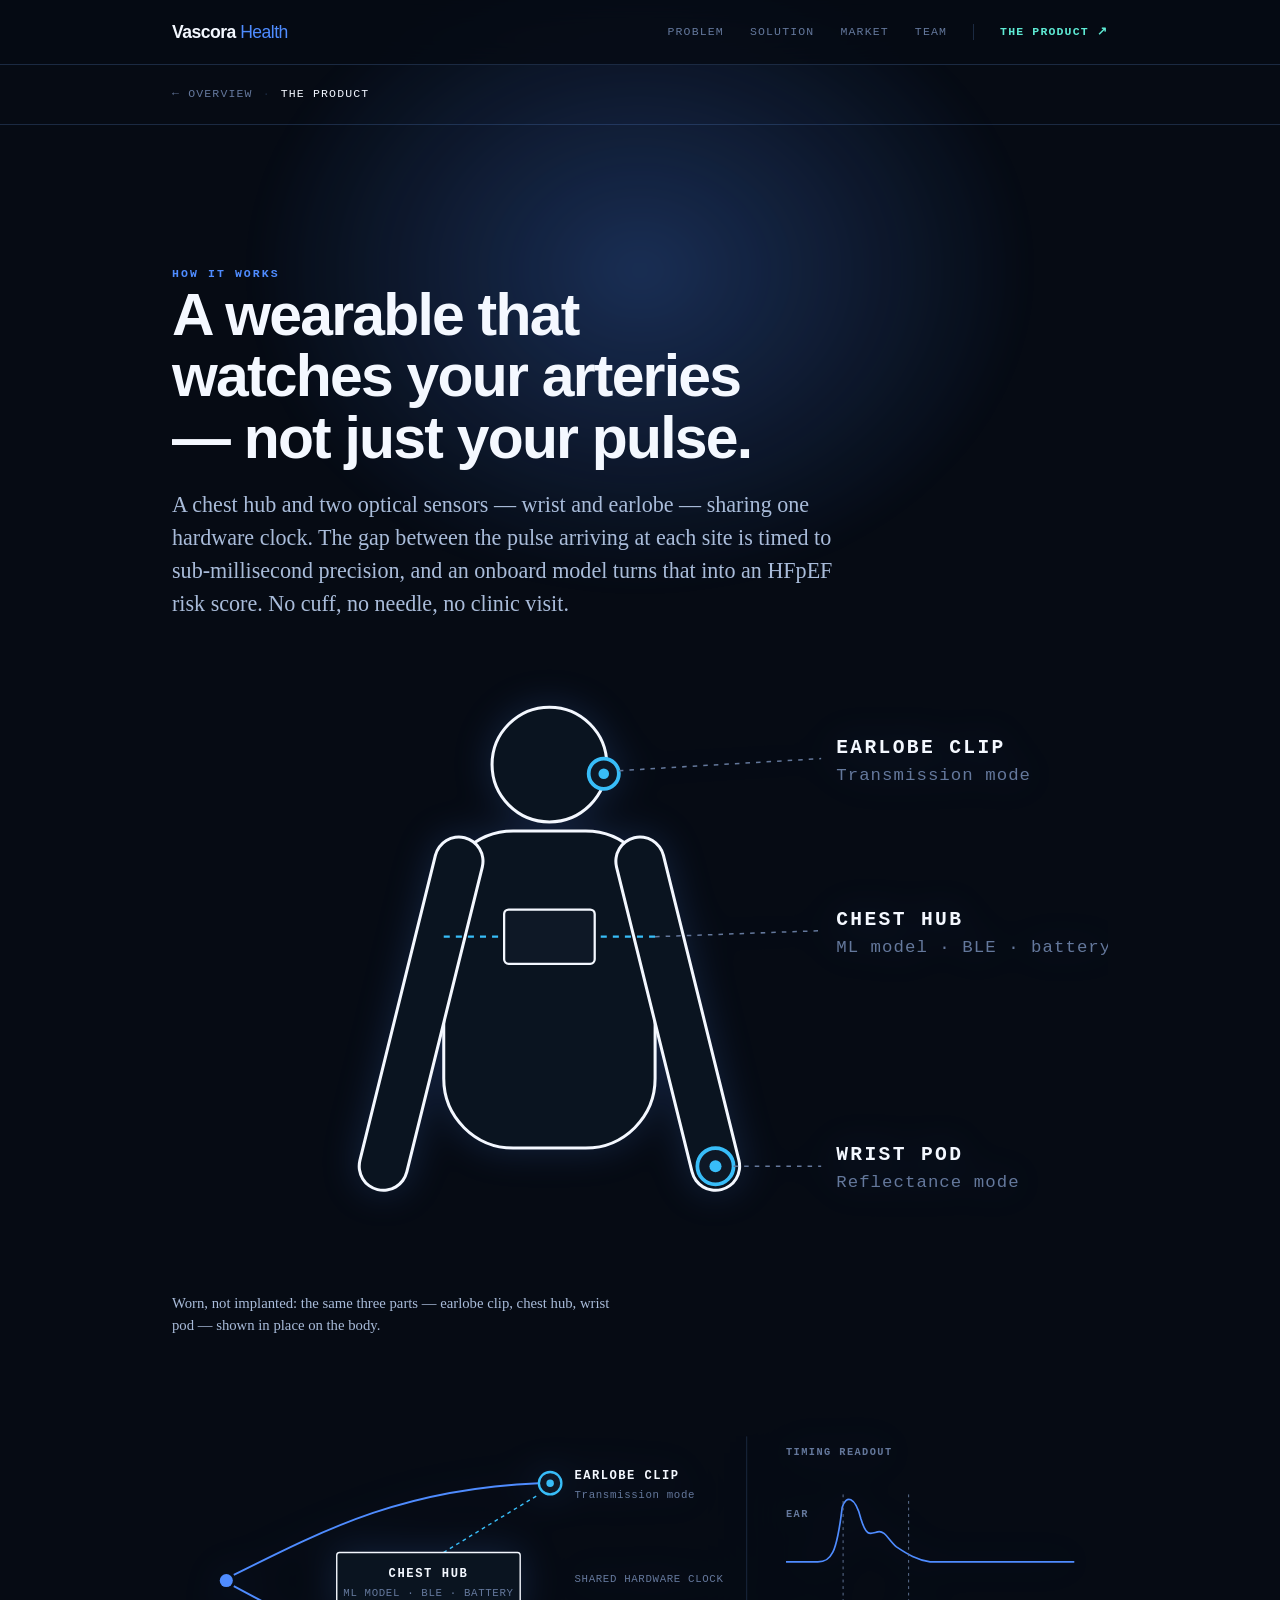
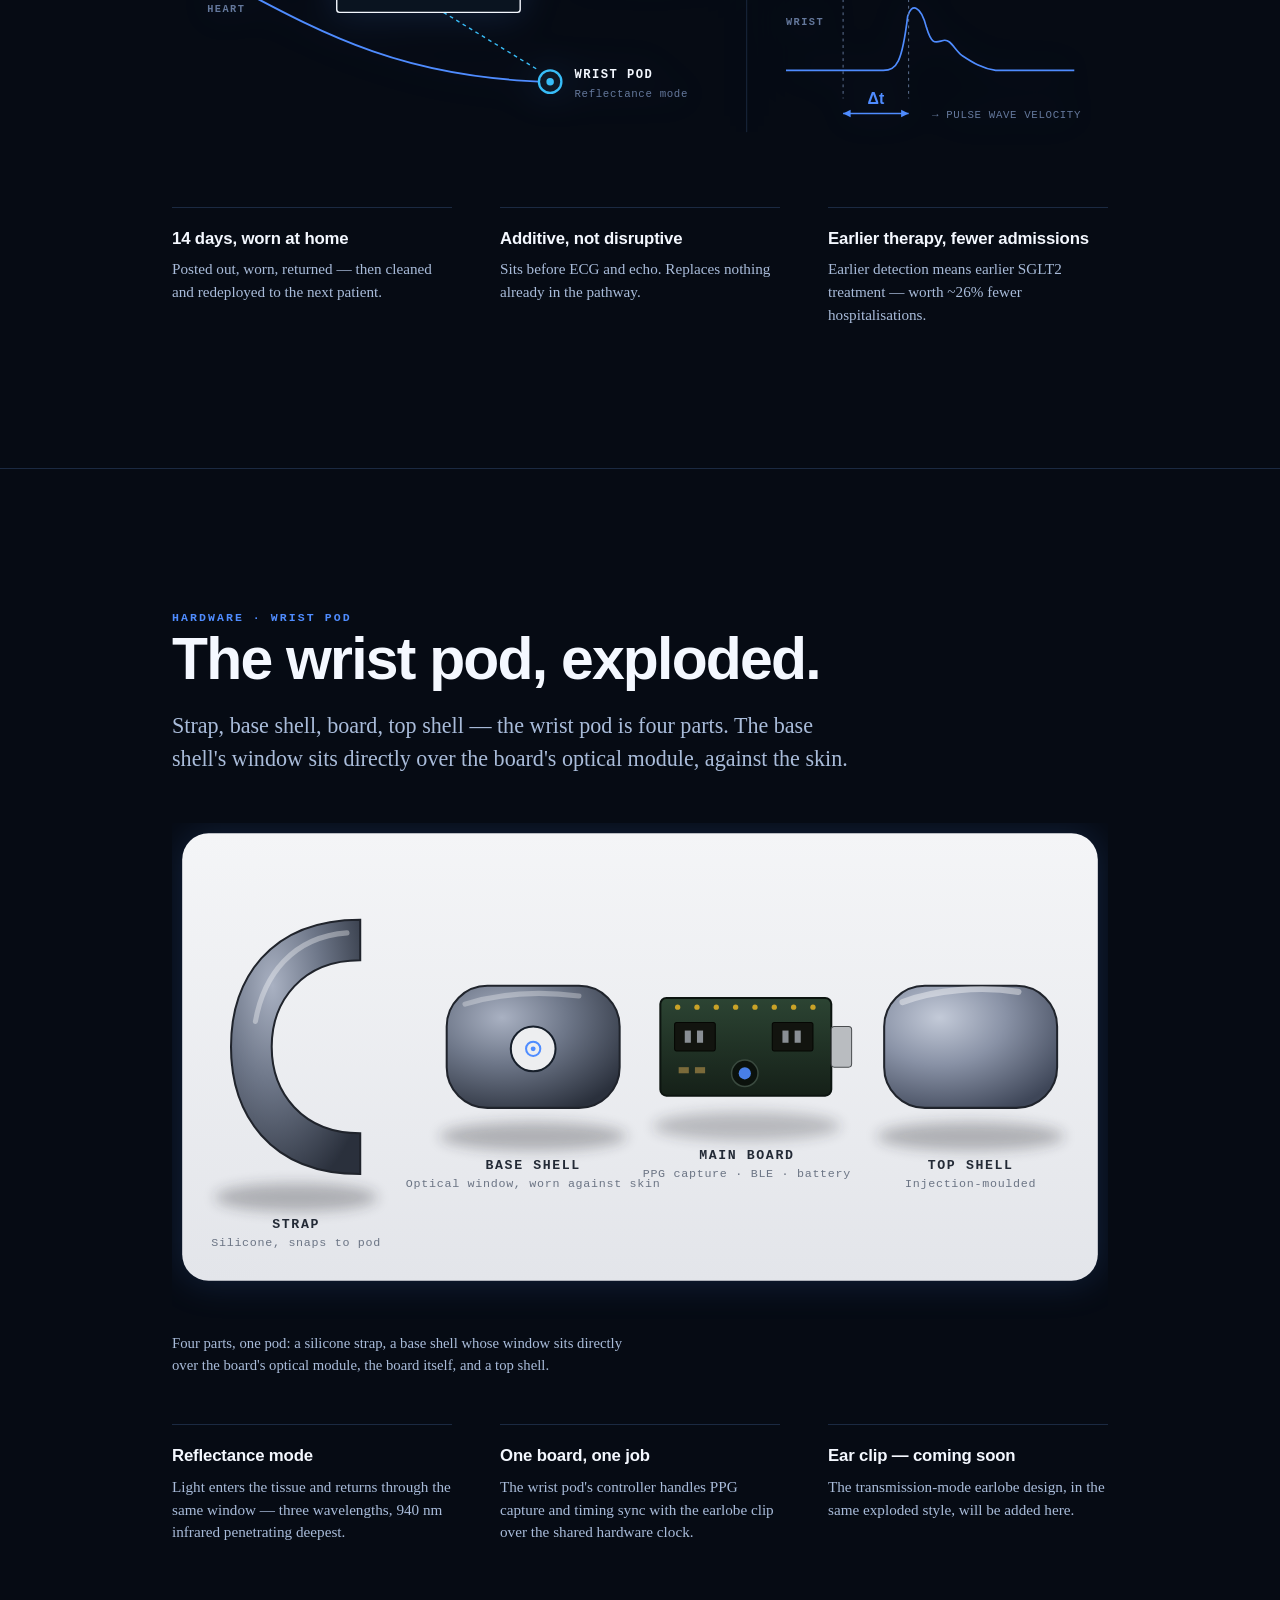
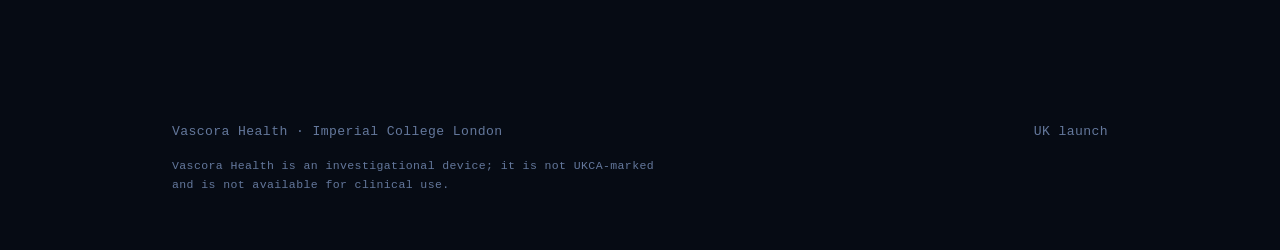
==== commit e44f9ee7: "Rework wrist pod illustration: glossy radial-gradient shells, light studio backdrop, real drop shado" ====
--- a/product.html
+++ b/product.html
@@ -142,74 +142,92 @@
     <p class="lede" style="margin-top:20px">Strap, base shell, board, top shell — the wrist pod is four parts. The base shell's window sits directly over the board's optical module, against the skin.</p>
 
     <div class="diagram">
-      <svg viewBox="0 0 920 460" role="img" aria-labelledby="hwtitle hwdesc">
+      <svg viewBox="0 0 920 480" role="img" aria-labelledby="hwtitle hwdesc">
         <title id="hwtitle">Vascora Health wrist pod hardware, exploded</title>
-        <desc id="hwdesc">An exploded product view of the wrist pod in four parts, left to right: a silicone strap, a base shell with an optical window, the main circuit board, and a top shell.</desc>
+        <desc id="hwdesc">A studio-style exploded product view of the wrist pod in four parts, left to right: a silicone strap, a base shell with an optical window, the main circuit board, and a top shell, rendered as glossy plastic and a real circuit board on a light background.</desc>
         <defs>
-          <linearGradient id="shellTop" x1="0" y1="0" x2="1" y2="1">
-            <stop offset="0" stop-color="#96A1B4"/>
-            <stop offset="1" stop-color="#4A5468"/>
+          <linearGradient id="stageBg" x1="0" y1="0" x2="0" y2="1">
+            <stop offset="0" stop-color="#F4F5F7"/>
+            <stop offset="1" stop-color="#E3E5EA"/>
           </linearGradient>
-          <linearGradient id="shellBase" x1="0" y1="0" x2="1" y2="1">
-            <stop offset="0" stop-color="#69748A"/>
-            <stop offset="1" stop-color="#2B3240"/>
+          <radialGradient id="shellRadA" cx="32%" cy="26%" r="85%">
+            <stop offset="0" stop-color="#C3CAD8"/>
+            <stop offset="0.45" stop-color="#8992A6"/>
+            <stop offset="1" stop-color="#3E4658"/>
+          </radialGradient>
+          <radialGradient id="shellRadB" cx="32%" cy="26%" r="85%">
+            <stop offset="0" stop-color="#A9B1C2"/>
+            <stop offset="0.45" stop-color="#6D7688"/>
+            <stop offset="1" stop-color="#2A303C"/>
+          </radialGradient>
+          <linearGradient id="pcbGrad" x1="0" y1="0" x2="0" y2="1">
+            <stop offset="0" stop-color="#2C4433"/>
+            <stop offset="1" stop-color="#152018"/>
           </linearGradient>
-          <linearGradient id="pcbGrad" x1="0" y1="0" x2="0" y2="1">
-            <stop offset="0" stop-color="#25352B"/>
-            <stop offset="1" stop-color="#121C16"/>
-          </linearGradient>
-          <radialGradient id="floorGlow" cx="0.5" cy="0.5" r="0.5">
-            <stop offset="0" stop-color="#FFFFFF" stop-opacity="0.14"/>
-            <stop offset="1" stop-color="#FFFFFF" stop-opacity="0"/>
-          </radialGradient>
+          <filter id="softShadow" x="-60%" y="-60%" width="220%" height="220%">
+            <feGaussianBlur stdDeviation="7"/>
+          </filter>
         </defs>
 
-        <!-- strap -->
-        <path d="M 170 90 C 90 90 55 150 55 210 C 55 270 90 330 170 330" fill="none" stroke="var(--ink)" stroke-width="40" stroke-linecap="round"/>
-        <path d="M 170 90 C 90 90 55 150 55 210 C 55 270 90 330 170 330" fill="none" stroke="url(#shellBase)" stroke-width="34" stroke-linecap="round"/>
+        <rect x="10" y="10" width="900" height="440" rx="26" fill="url(#stageBg)"/>
+
+        <!-- shadows -->
+        <ellipse cx="122" cy="368" rx="80" ry="14" fill="#1A1E24" opacity="0.28" filter="url(#softShadow)"/>
+        <ellipse cx="355" cy="308" rx="92" ry="14" fill="#1A1E24" opacity="0.28" filter="url(#softShadow)"/>
+        <ellipse cx="565" cy="298" rx="92" ry="14" fill="#1A1E24" opacity="0.24" filter="url(#softShadow)"/>
+        <ellipse cx="785" cy="308" rx="92" ry="14" fill="#1A1E24" opacity="0.28" filter="url(#softShadow)"/>
+
+        <!-- strap: filled crescent -->
+        <path d="M 185 95 C 95 95 58 155 58 220 C 58 285 95 345 185 345 L 185 305 C 128 305 98 265 98 220 C 98 175 128 135 185 135 Z"
+              fill="url(#shellRadB)" stroke="#20242C" stroke-width="2"/>
+        <path d="M 172 108 C 118 112 90 150 82 195" fill="none" stroke="#FFFFFF" stroke-width="5" stroke-linecap="round" opacity="0.35"/>
 
         <!-- base shell -->
-        <rect x="260" y="150" width="170" height="120" rx="40" fill="url(#shellBase)" stroke="var(--ink)" stroke-width="2"/>
-        <circle cx="345" cy="210" r="22" fill="var(--ground)" stroke="var(--deep)" stroke-width="2"/>
-        <circle cx="345" cy="210" r="7" fill="none" stroke="var(--trace)" stroke-width="1.5"/>
+        <rect x="270" y="160" width="170" height="120" rx="40" fill="url(#shellRadB)" stroke="#20242C" stroke-width="2"/>
+        <path d="M 288 178 C 320 168 360 165 400 170" fill="none" stroke="#FFFFFF" stroke-width="5" stroke-linecap="round" opacity="0.3"/>
+        <circle cx="355" cy="222" r="22" fill="#EDEEF0" stroke="#1B2430" stroke-width="2"/>
+        <circle cx="355" cy="222" r="22" fill="none" stroke="#0F1620" stroke-width="1" opacity="0.4"/>
+        <circle cx="355" cy="222" r="7" fill="none" stroke="var(--trace)" stroke-width="2"/>
+        <circle cx="355" cy="222" r="2.4" fill="var(--trace)"/>
 
         <!-- board -->
-        <rect x="470" y="160" width="170" height="100" rx="8" fill="url(#pcbGrad)" stroke="var(--ink)" stroke-width="2"/>
-        <circle cx="486" cy="168" r="3" fill="var(--deep)"/>
-        <circle cx="506" cy="168" r="3" fill="var(--deep)"/>
-        <circle cx="526" cy="168" r="3" fill="var(--deep)"/>
-        <circle cx="546" cy="168" r="3" fill="var(--deep)"/>
-        <circle cx="566" cy="168" r="3" fill="var(--deep)"/>
-        <circle cx="586" cy="168" r="3" fill="var(--deep)"/>
-        <circle cx="606" cy="168" r="3" fill="var(--deep)"/>
-        <circle cx="626" cy="168" r="3" fill="var(--deep)"/>
-        <rect x="486" y="184" width="42" height="30" fill="none" stroke="var(--ink-2)" stroke-width="1"/>
-        <rect x="582" y="184" width="42" height="30" fill="none" stroke="var(--ink-2)" stroke-width="1"/>
-        <circle cx="555" cy="232" r="13" fill="none" stroke="var(--trace)" stroke-width="2"/>
-        <circle cx="555" cy="232" r="4" fill="var(--trace)"/>
+        <rect x="480" y="172" width="168" height="96" rx="6" fill="url(#pcbGrad)" stroke="#0C1410" stroke-width="2"/>
+        <rect x="648" y="200" width="20" height="40" rx="3" fill="#B9BCC0" stroke="#4A4D50" stroke-width="1"/>
+        <circle cx="497" cy="181" r="2.6" fill="#C9A227"/>
+        <circle cx="516" cy="181" r="2.6" fill="#C9A227"/>
+        <circle cx="535" cy="181" r="2.6" fill="#C9A227"/>
+        <circle cx="554" cy="181" r="2.6" fill="#C9A227"/>
+        <circle cx="573" cy="181" r="2.6" fill="#C9A227"/>
+        <circle cx="592" cy="181" r="2.6" fill="#C9A227"/>
+        <circle cx="611" cy="181" r="2.6" fill="#C9A227"/>
+        <circle cx="630" cy="181" r="2.6" fill="#C9A227"/>
+        <rect x="494" y="196" width="40" height="28" rx="2" fill="#12140F" stroke="#050603" stroke-width="1"/>
+        <rect x="590" y="196" width="40" height="28" rx="2" fill="#12140F" stroke="#050603" stroke-width="1"/>
+        <rect x="504" y="204" width="6" height="12" fill="#8A8F95"/>
+        <rect x="516" y="204" width="6" height="12" fill="#8A8F95"/>
+        <rect x="600" y="204" width="6" height="12" fill="#8A8F95"/>
+        <rect x="612" y="204" width="6" height="12" fill="#8A8F95"/>
+        <circle cx="563" cy="246" r="13" fill="#0B120D" stroke="#3A4A3F" stroke-width="1.5"/>
+        <circle cx="563" cy="246" r="6" fill="var(--trace)" opacity="0.9"/>
+        <rect x="498" y="240" width="10" height="6" fill="#7A6A3A"/>
+        <rect x="514" y="240" width="10" height="6" fill="#7A6A3A"/>
 
         <!-- top shell -->
-        <rect x="690" y="150" width="170" height="120" rx="40" fill="url(#shellTop)" stroke="var(--ink)" stroke-width="2"/>
-        <path d="M 710 165 C 740 155 780 152 815 158" fill="none" stroke="#FFFFFF" stroke-width="6" stroke-linecap="round" opacity="0.18"/>
-
-        <!-- floor glow -->
-        <ellipse cx="112" cy="352" rx="72" ry="12" fill="url(#floorGlow)"/>
-        <ellipse cx="345" cy="292" rx="88" ry="13" fill="url(#floorGlow)"/>
-        <ellipse cx="555" cy="282" rx="88" ry="13" fill="url(#floorGlow)"/>
-        <ellipse cx="775" cy="292" rx="88" ry="13" fill="url(#floorGlow)"/>
+        <rect x="700" y="160" width="170" height="120" rx="40" fill="url(#shellRadA)" stroke="#20242C" stroke-width="2"/>
+        <path d="M 718 176 C 750 164 795 160 832 166" fill="none" stroke="#FFFFFF" stroke-width="6" stroke-linecap="round" opacity="0.4"/>
 
         <!-- captions -->
-        <text class="dg-label" x="112" y="386" text-anchor="middle">STRAP</text>
-        <text class="dg-sub" x="112" y="404" text-anchor="middle">Silicone, snaps to pod</text>
-
-        <text class="dg-label" x="345" y="326" text-anchor="middle">BASE SHELL</text>
-        <text class="dg-sub" x="345" y="344" text-anchor="middle">Optical window, worn against skin</text>
-
-        <text class="dg-label" x="555" y="316" text-anchor="middle">MAIN BOARD</text>
-        <text class="dg-sub" x="555" y="334" text-anchor="middle">PPG capture · BLE · battery</text>
-
-        <text class="dg-label" x="775" y="326" text-anchor="middle">TOP SHELL</text>
-        <text class="dg-sub" x="775" y="344" text-anchor="middle">Injection-moulded</text>
+        <text x="122" y="398" text-anchor="middle" style="font-family:var(--mono);font-size:13px;font-weight:600;letter-spacing:.12em" fill="#232A36">STRAP</text>
+        <text x="122" y="416" text-anchor="middle" style="font-family:var(--mono);font-size:11.5px;letter-spacing:.06em" fill="#6B7484">Silicone, snaps to pod</text>
+
+        <text x="355" y="340" text-anchor="middle" style="font-family:var(--mono);font-size:13px;font-weight:600;letter-spacing:.12em" fill="#232A36">BASE SHELL</text>
+        <text x="355" y="358" text-anchor="middle" style="font-family:var(--mono);font-size:11.5px;letter-spacing:.06em" fill="#6B7484">Optical window, worn against skin</text>
+
+        <text x="565" y="330" text-anchor="middle" style="font-family:var(--mono);font-size:13px;font-weight:600;letter-spacing:.12em" fill="#232A36">MAIN BOARD</text>
+        <text x="565" y="348" text-anchor="middle" style="font-family:var(--mono);font-size:11.5px;letter-spacing:.06em" fill="#6B7484">PPG capture · BLE · battery</text>
+
+        <text x="785" y="340" text-anchor="middle" style="font-family:var(--mono);font-size:13px;font-weight:600;letter-spacing:.12em" fill="#232A36">TOP SHELL</text>
+        <text x="785" y="358" text-anchor="middle" style="font-family:var(--mono);font-size:11.5px;letter-spacing:.06em" fill="#6B7484">Injection-moulded</text>
       </svg>
       <p class="dg-cap">Four parts, one pod: a silicone strap, a base shell whose window sits directly over the board's optical module, the board itself, and a top shell.</p>
     </div>
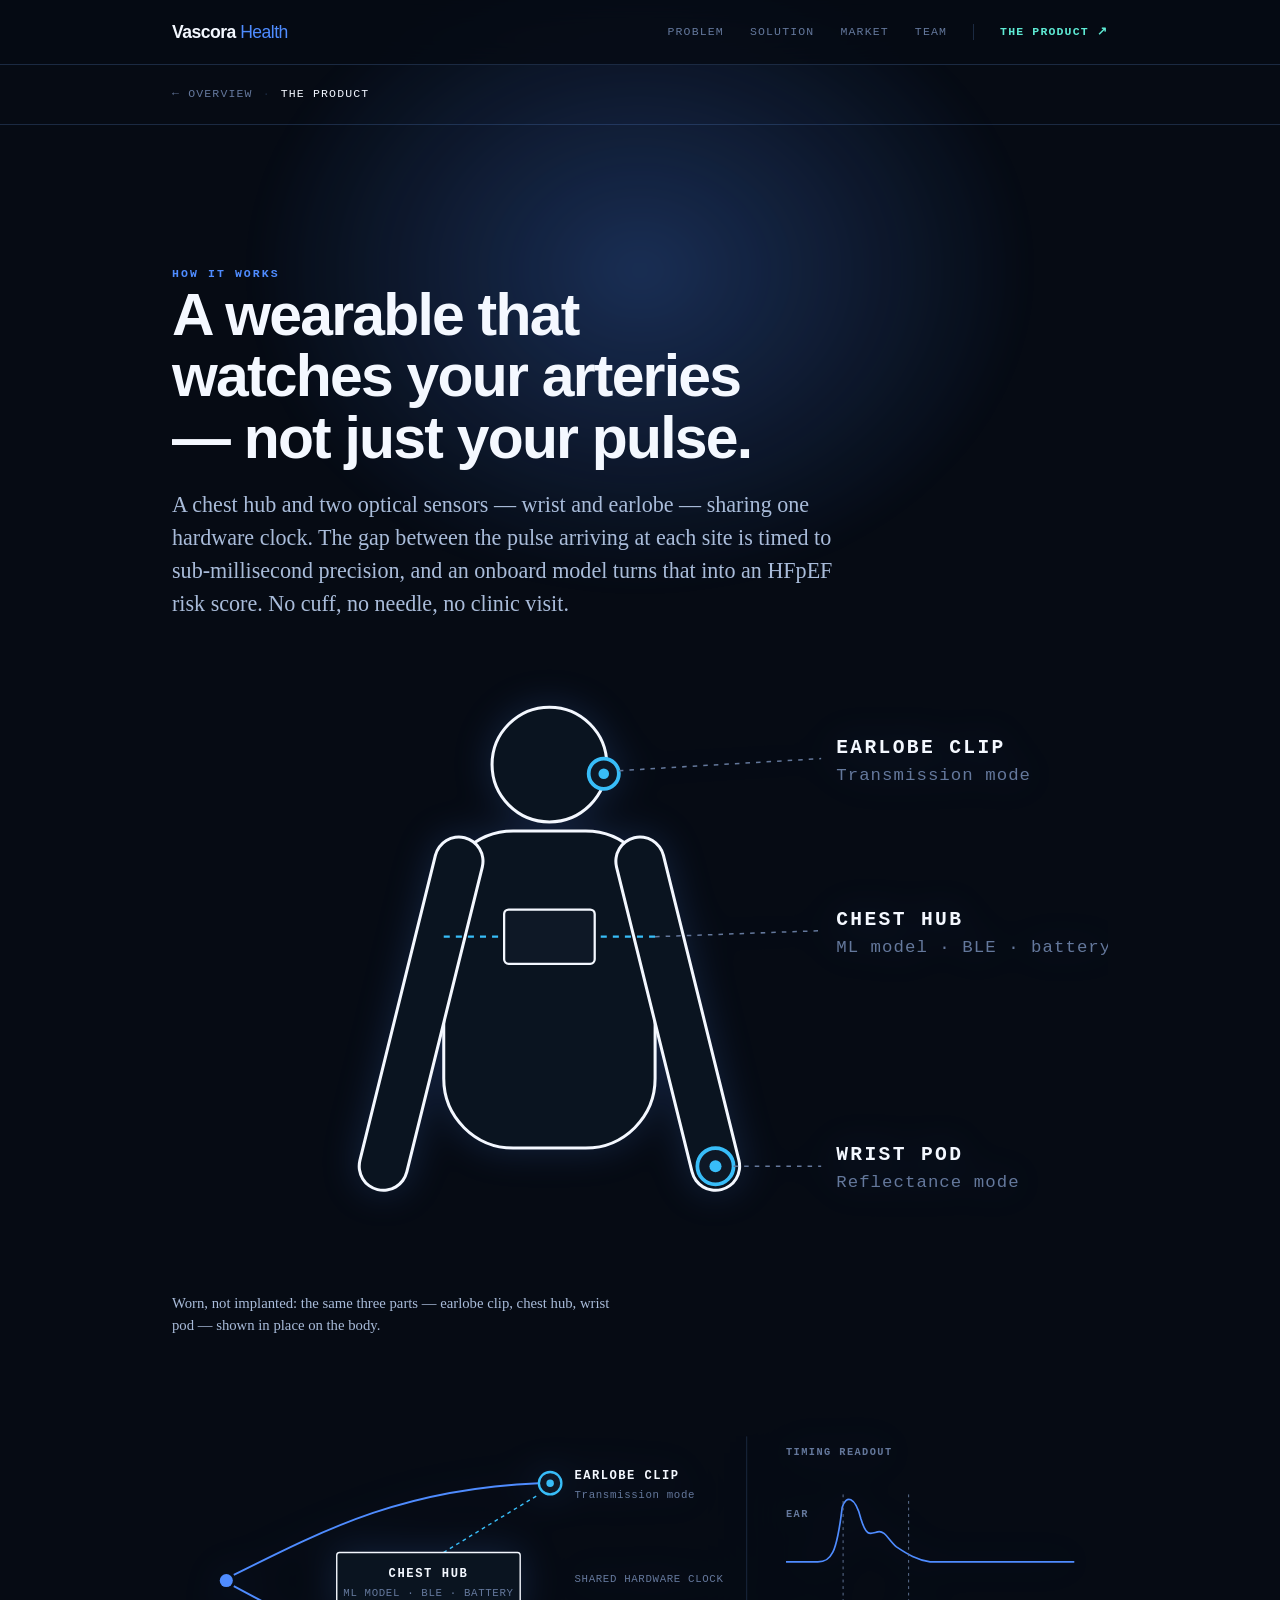
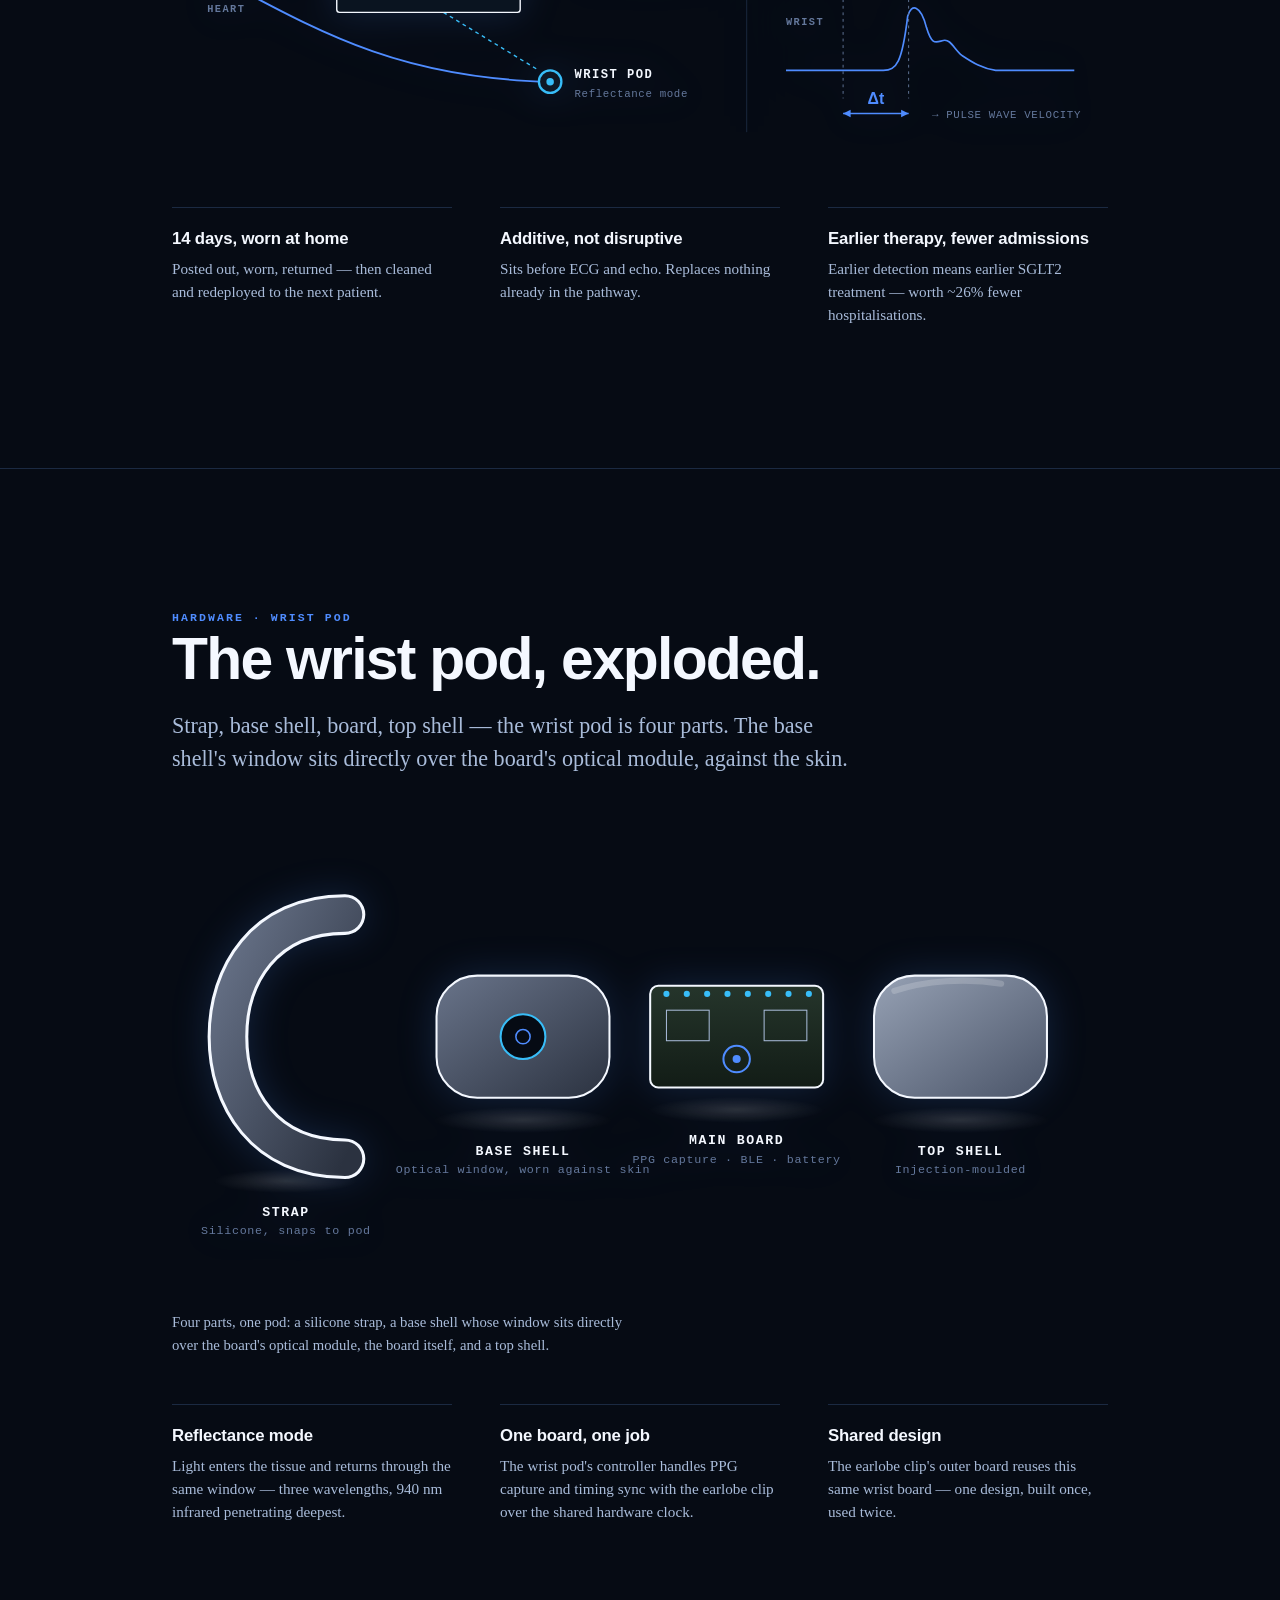
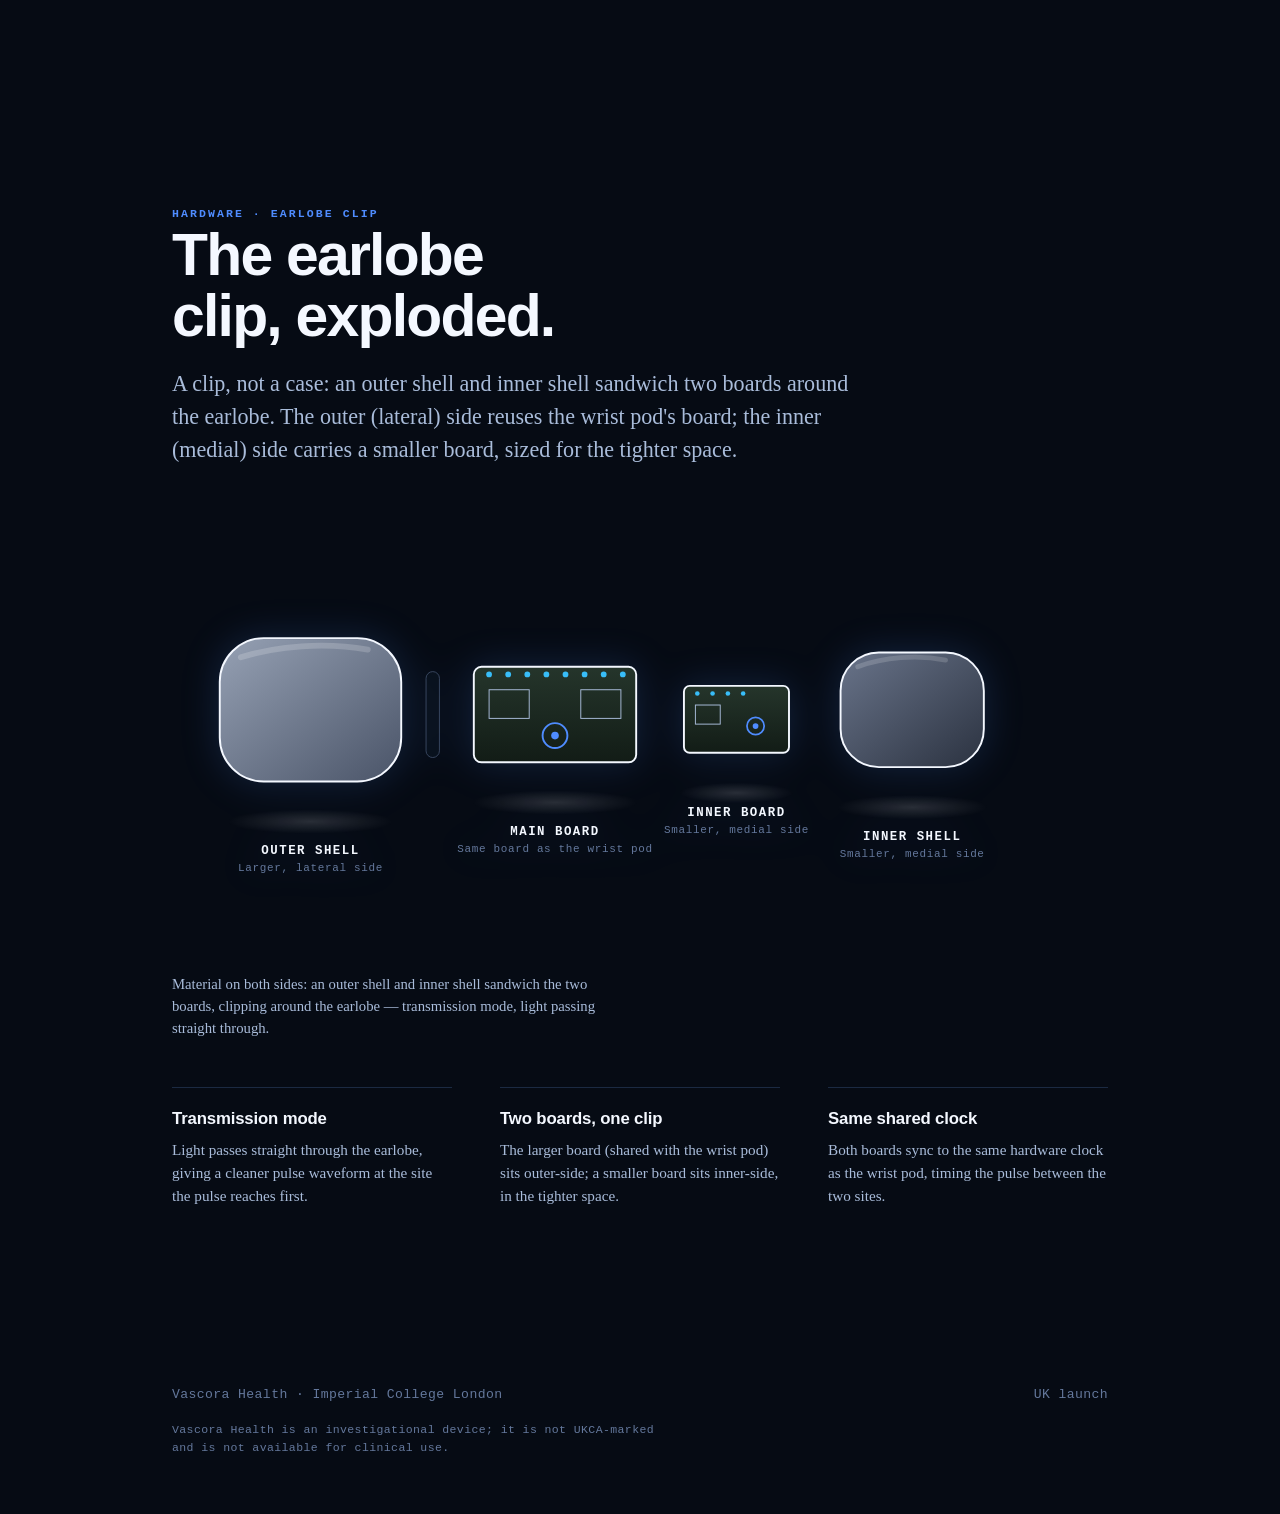
==== commit 9a381092: "Revert wrist pod illustration to prior dark-theme style; add matching earlobe clip exploded hardware" ====
--- a/product.html
+++ b/product.html
@@ -142,92 +142,74 @@
     <p class="lede" style="margin-top:20px">Strap, base shell, board, top shell — the wrist pod is four parts. The base shell's window sits directly over the board's optical module, against the skin.</p>
 
     <div class="diagram">
-      <svg viewBox="0 0 920 480" role="img" aria-labelledby="hwtitle hwdesc">
+      <svg viewBox="0 0 920 460" role="img" aria-labelledby="hwtitle hwdesc">
         <title id="hwtitle">Vascora Health wrist pod hardware, exploded</title>
-        <desc id="hwdesc">A studio-style exploded product view of the wrist pod in four parts, left to right: a silicone strap, a base shell with an optical window, the main circuit board, and a top shell, rendered as glossy plastic and a real circuit board on a light background.</desc>
+        <desc id="hwdesc">An exploded product view of the wrist pod in four parts, left to right: a silicone strap, a base shell with an optical window, the main circuit board, and a top shell.</desc>
         <defs>
-          <linearGradient id="stageBg" x1="0" y1="0" x2="0" y2="1">
-            <stop offset="0" stop-color="#F4F5F7"/>
-            <stop offset="1" stop-color="#E3E5EA"/>
-          </linearGradient>
-          <radialGradient id="shellRadA" cx="32%" cy="26%" r="85%">
-            <stop offset="0" stop-color="#C3CAD8"/>
-            <stop offset="0.45" stop-color="#8992A6"/>
-            <stop offset="1" stop-color="#3E4658"/>
+          <linearGradient id="shellTop" x1="0" y1="0" x2="1" y2="1">
+            <stop offset="0" stop-color="#96A1B4"/>
+            <stop offset="1" stop-color="#4A5468"/>
+          </linearGradient>
+          <linearGradient id="shellBase" x1="0" y1="0" x2="1" y2="1">
+            <stop offset="0" stop-color="#69748A"/>
+            <stop offset="1" stop-color="#2B3240"/>
+          </linearGradient>
+          <linearGradient id="pcbGrad" x1="0" y1="0" x2="0" y2="1">
+            <stop offset="0" stop-color="#25352B"/>
+            <stop offset="1" stop-color="#121C16"/>
+          </linearGradient>
+          <radialGradient id="floorGlow" cx="0.5" cy="0.5" r="0.5">
+            <stop offset="0" stop-color="#FFFFFF" stop-opacity="0.14"/>
+            <stop offset="1" stop-color="#FFFFFF" stop-opacity="0"/>
           </radialGradient>
-          <radialGradient id="shellRadB" cx="32%" cy="26%" r="85%">
-            <stop offset="0" stop-color="#A9B1C2"/>
-            <stop offset="0.45" stop-color="#6D7688"/>
-            <stop offset="1" stop-color="#2A303C"/>
-          </radialGradient>
-          <linearGradient id="pcbGrad" x1="0" y1="0" x2="0" y2="1">
-            <stop offset="0" stop-color="#2C4433"/>
-            <stop offset="1" stop-color="#152018"/>
-          </linearGradient>
-          <filter id="softShadow" x="-60%" y="-60%" width="220%" height="220%">
-            <feGaussianBlur stdDeviation="7"/>
-          </filter>
         </defs>
 
-        <rect x="10" y="10" width="900" height="440" rx="26" fill="url(#stageBg)"/>
-
-        <!-- shadows -->
-        <ellipse cx="122" cy="368" rx="80" ry="14" fill="#1A1E24" opacity="0.28" filter="url(#softShadow)"/>
-        <ellipse cx="355" cy="308" rx="92" ry="14" fill="#1A1E24" opacity="0.28" filter="url(#softShadow)"/>
-        <ellipse cx="565" cy="298" rx="92" ry="14" fill="#1A1E24" opacity="0.24" filter="url(#softShadow)"/>
-        <ellipse cx="785" cy="308" rx="92" ry="14" fill="#1A1E24" opacity="0.28" filter="url(#softShadow)"/>
-
-        <!-- strap: filled crescent -->
-        <path d="M 185 95 C 95 95 58 155 58 220 C 58 285 95 345 185 345 L 185 305 C 128 305 98 265 98 220 C 98 175 128 135 185 135 Z"
-              fill="url(#shellRadB)" stroke="#20242C" stroke-width="2"/>
-        <path d="M 172 108 C 118 112 90 150 82 195" fill="none" stroke="#FFFFFF" stroke-width="5" stroke-linecap="round" opacity="0.35"/>
+        <!-- strap -->
+        <path d="M 170 90 C 90 90 55 150 55 210 C 55 270 90 330 170 330" fill="none" stroke="var(--ink)" stroke-width="40" stroke-linecap="round"/>
+        <path d="M 170 90 C 90 90 55 150 55 210 C 55 270 90 330 170 330" fill="none" stroke="url(#shellBase)" stroke-width="34" stroke-linecap="round"/>
 
         <!-- base shell -->
-        <rect x="270" y="160" width="170" height="120" rx="40" fill="url(#shellRadB)" stroke="#20242C" stroke-width="2"/>
-        <path d="M 288 178 C 320 168 360 165 400 170" fill="none" stroke="#FFFFFF" stroke-width="5" stroke-linecap="round" opacity="0.3"/>
-        <circle cx="355" cy="222" r="22" fill="#EDEEF0" stroke="#1B2430" stroke-width="2"/>
-        <circle cx="355" cy="222" r="22" fill="none" stroke="#0F1620" stroke-width="1" opacity="0.4"/>
-        <circle cx="355" cy="222" r="7" fill="none" stroke="var(--trace)" stroke-width="2"/>
-        <circle cx="355" cy="222" r="2.4" fill="var(--trace)"/>
+        <rect x="260" y="150" width="170" height="120" rx="40" fill="url(#shellBase)" stroke="var(--ink)" stroke-width="2"/>
+        <circle cx="345" cy="210" r="22" fill="var(--ground)" stroke="var(--deep)" stroke-width="2"/>
+        <circle cx="345" cy="210" r="7" fill="none" stroke="var(--trace)" stroke-width="1.5"/>
 
         <!-- board -->
-        <rect x="480" y="172" width="168" height="96" rx="6" fill="url(#pcbGrad)" stroke="#0C1410" stroke-width="2"/>
-        <rect x="648" y="200" width="20" height="40" rx="3" fill="#B9BCC0" stroke="#4A4D50" stroke-width="1"/>
-        <circle cx="497" cy="181" r="2.6" fill="#C9A227"/>
-        <circle cx="516" cy="181" r="2.6" fill="#C9A227"/>
-        <circle cx="535" cy="181" r="2.6" fill="#C9A227"/>
-        <circle cx="554" cy="181" r="2.6" fill="#C9A227"/>
-        <circle cx="573" cy="181" r="2.6" fill="#C9A227"/>
-        <circle cx="592" cy="181" r="2.6" fill="#C9A227"/>
-        <circle cx="611" cy="181" r="2.6" fill="#C9A227"/>
-        <circle cx="630" cy="181" r="2.6" fill="#C9A227"/>
-        <rect x="494" y="196" width="40" height="28" rx="2" fill="#12140F" stroke="#050603" stroke-width="1"/>
-        <rect x="590" y="196" width="40" height="28" rx="2" fill="#12140F" stroke="#050603" stroke-width="1"/>
-        <rect x="504" y="204" width="6" height="12" fill="#8A8F95"/>
-        <rect x="516" y="204" width="6" height="12" fill="#8A8F95"/>
-        <rect x="600" y="204" width="6" height="12" fill="#8A8F95"/>
-        <rect x="612" y="204" width="6" height="12" fill="#8A8F95"/>
-        <circle cx="563" cy="246" r="13" fill="#0B120D" stroke="#3A4A3F" stroke-width="1.5"/>
-        <circle cx="563" cy="246" r="6" fill="var(--trace)" opacity="0.9"/>
-        <rect x="498" y="240" width="10" height="6" fill="#7A6A3A"/>
-        <rect x="514" y="240" width="10" height="6" fill="#7A6A3A"/>
+        <rect x="470" y="160" width="170" height="100" rx="8" fill="url(#pcbGrad)" stroke="var(--ink)" stroke-width="2"/>
+        <circle cx="486" cy="168" r="3" fill="var(--deep)"/>
+        <circle cx="506" cy="168" r="3" fill="var(--deep)"/>
+        <circle cx="526" cy="168" r="3" fill="var(--deep)"/>
+        <circle cx="546" cy="168" r="3" fill="var(--deep)"/>
+        <circle cx="566" cy="168" r="3" fill="var(--deep)"/>
+        <circle cx="586" cy="168" r="3" fill="var(--deep)"/>
+        <circle cx="606" cy="168" r="3" fill="var(--deep)"/>
+        <circle cx="626" cy="168" r="3" fill="var(--deep)"/>
+        <rect x="486" y="184" width="42" height="30" fill="none" stroke="var(--ink-2)" stroke-width="1"/>
+        <rect x="582" y="184" width="42" height="30" fill="none" stroke="var(--ink-2)" stroke-width="1"/>
+        <circle cx="555" cy="232" r="13" fill="none" stroke="var(--trace)" stroke-width="2"/>
+        <circle cx="555" cy="232" r="4" fill="var(--trace)"/>
 
         <!-- top shell -->
-        <rect x="700" y="160" width="170" height="120" rx="40" fill="url(#shellRadA)" stroke="#20242C" stroke-width="2"/>
-        <path d="M 718 176 C 750 164 795 160 832 166" fill="none" stroke="#FFFFFF" stroke-width="6" stroke-linecap="round" opacity="0.4"/>
+        <rect x="690" y="150" width="170" height="120" rx="40" fill="url(#shellTop)" stroke="var(--ink)" stroke-width="2"/>
+        <path d="M 710 165 C 740 155 780 152 815 158" fill="none" stroke="#FFFFFF" stroke-width="6" stroke-linecap="round" opacity="0.18"/>
+
+        <!-- floor glow -->
+        <ellipse cx="112" cy="352" rx="72" ry="12" fill="url(#floorGlow)"/>
+        <ellipse cx="345" cy="292" rx="88" ry="13" fill="url(#floorGlow)"/>
+        <ellipse cx="555" cy="282" rx="88" ry="13" fill="url(#floorGlow)"/>
+        <ellipse cx="775" cy="292" rx="88" ry="13" fill="url(#floorGlow)"/>
 
         <!-- captions -->
-        <text x="122" y="398" text-anchor="middle" style="font-family:var(--mono);font-size:13px;font-weight:600;letter-spacing:.12em" fill="#232A36">STRAP</text>
-        <text x="122" y="416" text-anchor="middle" style="font-family:var(--mono);font-size:11.5px;letter-spacing:.06em" fill="#6B7484">Silicone, snaps to pod</text>
-
-        <text x="355" y="340" text-anchor="middle" style="font-family:var(--mono);font-size:13px;font-weight:600;letter-spacing:.12em" fill="#232A36">BASE SHELL</text>
-        <text x="355" y="358" text-anchor="middle" style="font-family:var(--mono);font-size:11.5px;letter-spacing:.06em" fill="#6B7484">Optical window, worn against skin</text>
-
-        <text x="565" y="330" text-anchor="middle" style="font-family:var(--mono);font-size:13px;font-weight:600;letter-spacing:.12em" fill="#232A36">MAIN BOARD</text>
-        <text x="565" y="348" text-anchor="middle" style="font-family:var(--mono);font-size:11.5px;letter-spacing:.06em" fill="#6B7484">PPG capture · BLE · battery</text>
-
-        <text x="785" y="340" text-anchor="middle" style="font-family:var(--mono);font-size:13px;font-weight:600;letter-spacing:.12em" fill="#232A36">TOP SHELL</text>
-        <text x="785" y="358" text-anchor="middle" style="font-family:var(--mono);font-size:11.5px;letter-spacing:.06em" fill="#6B7484">Injection-moulded</text>
+        <text class="dg-label" x="112" y="386" text-anchor="middle">STRAP</text>
+        <text class="dg-sub" x="112" y="404" text-anchor="middle">Silicone, snaps to pod</text>
+
+        <text class="dg-label" x="345" y="326" text-anchor="middle">BASE SHELL</text>
+        <text class="dg-sub" x="345" y="344" text-anchor="middle">Optical window, worn against skin</text>
+
+        <text class="dg-label" x="555" y="316" text-anchor="middle">MAIN BOARD</text>
+        <text class="dg-sub" x="555" y="334" text-anchor="middle">PPG capture · BLE · battery</text>
+
+        <text class="dg-label" x="775" y="326" text-anchor="middle">TOP SHELL</text>
+        <text class="dg-sub" x="775" y="344" text-anchor="middle">Injection-moulded</text>
       </svg>
       <p class="dg-cap">Four parts, one pod: a silicone strap, a base shell whose window sits directly over the board's optical module, the board itself, and a top shell.</p>
     </div>
@@ -235,7 +217,102 @@
     <div class="feat">
       <div><h3>Reflectance mode</h3><p>Light enters the tissue and returns through the same window — three wavelengths, 940 nm infrared penetrating deepest.</p></div>
       <div><h3>One board, one job</h3><p>The wrist pod's controller handles PPG capture and timing sync with the earlobe clip over the shared hardware clock.</p></div>
-      <div><h3>Ear clip — coming soon</h3><p>The transmission-mode earlobe design, in the same exploded style, will be added here.</p></div>
+      <div><h3>Shared design</h3><p>The earlobe clip's outer board reuses this same wrist board — one design, built once, used twice.</p></div>
+    </div>
+  </div>
+</section>
+
+<section id="ear-clip" style="border-bottom:0">
+  <div class="wrap">
+    <p class="eyebrow">Hardware · Earlobe clip</p>
+    <h2>The earlobe clip, exploded.</h2>
+    <p class="lede" style="margin-top:20px">A clip, not a case: an outer shell and inner shell sandwich two boards around the earlobe. The outer (lateral) side reuses the wrist pod's board; the inner (medial) side carries a smaller board, sized for the tighter space.</p>
+
+    <div class="diagram">
+      <svg viewBox="0 0 980 460" role="img" aria-labelledby="ectitle ecdesc">
+        <title id="ectitle">Vascora Health earlobe clip hardware, exploded</title>
+        <desc id="ecdesc">An exploded product view of the earlobe clip in four parts, left to right: a larger outer shell, the main circuit board shared with the wrist pod, a smaller inner circuit board, and a smaller inner shell — material covering both sides of the two boards.</desc>
+        <defs>
+          <linearGradient id="shellTopEC" x1="0" y1="0" x2="1" y2="1">
+            <stop offset="0" stop-color="#96A1B4"/>
+            <stop offset="1" stop-color="#4A5468"/>
+          </linearGradient>
+          <linearGradient id="shellBaseEC" x1="0" y1="0" x2="1" y2="1">
+            <stop offset="0" stop-color="#69748A"/>
+            <stop offset="1" stop-color="#2B3240"/>
+          </linearGradient>
+          <linearGradient id="pcbGradEC" x1="0" y1="0" x2="0" y2="1">
+            <stop offset="0" stop-color="#25352B"/>
+            <stop offset="1" stop-color="#121C16"/>
+          </linearGradient>
+          <radialGradient id="floorGlowEC" cx="0.5" cy="0.5" r="0.5">
+            <stop offset="0" stop-color="#FFFFFF" stop-opacity="0.14"/>
+            <stop offset="1" stop-color="#FFFFFF" stop-opacity="0"/>
+          </radialGradient>
+        </defs>
+
+        <!-- outer shell (larger, lateral side) -->
+        <rect x="50" y="130" width="190" height="150" rx="46" fill="url(#shellTopEC)" stroke="var(--ink)" stroke-width="2"/>
+        <path d="M 72 150 C 110 138 160 134 205 142" fill="none" stroke="#FFFFFF" stroke-width="6" stroke-linecap="round" opacity="0.18"/>
+
+        <!-- clear divider -->
+        <rect x="266" y="165" width="14" height="90" rx="7" fill="var(--surface)" stroke="var(--ink-3)" stroke-width="1" opacity="0.55"/>
+
+        <!-- main board (shared with wrist pod) -->
+        <rect x="316" y="160" width="170" height="100" rx="8" fill="url(#pcbGradEC)" stroke="var(--ink)" stroke-width="2"/>
+        <circle cx="332" cy="168" r="3" fill="var(--deep)"/>
+        <circle cx="352" cy="168" r="3" fill="var(--deep)"/>
+        <circle cx="372" cy="168" r="3" fill="var(--deep)"/>
+        <circle cx="392" cy="168" r="3" fill="var(--deep)"/>
+        <circle cx="412" cy="168" r="3" fill="var(--deep)"/>
+        <circle cx="432" cy="168" r="3" fill="var(--deep)"/>
+        <circle cx="452" cy="168" r="3" fill="var(--deep)"/>
+        <circle cx="472" cy="168" r="3" fill="var(--deep)"/>
+        <rect x="332" y="184" width="42" height="30" fill="none" stroke="var(--ink-2)" stroke-width="1"/>
+        <rect x="428" y="184" width="42" height="30" fill="none" stroke="var(--ink-2)" stroke-width="1"/>
+        <circle cx="401" cy="232" r="13" fill="none" stroke="var(--trace)" stroke-width="2"/>
+        <circle cx="401" cy="232" r="4" fill="var(--trace)"/>
+
+        <!-- small board (inner, medial side) -->
+        <rect x="536" y="180" width="110" height="70" rx="6" fill="url(#pcbGradEC)" stroke="var(--ink)" stroke-width="2"/>
+        <circle cx="550" cy="188" r="2.4" fill="var(--deep)"/>
+        <circle cx="566" cy="188" r="2.4" fill="var(--deep)"/>
+        <circle cx="582" cy="188" r="2.4" fill="var(--deep)"/>
+        <circle cx="598" cy="188" r="2.4" fill="var(--deep)"/>
+        <rect x="548" y="200" width="26" height="20" fill="none" stroke="var(--ink-2)" stroke-width="1"/>
+        <circle cx="611" cy="222" r="9" fill="none" stroke="var(--trace)" stroke-width="1.8"/>
+        <circle cx="611" cy="222" r="3" fill="var(--trace)"/>
+
+        <!-- inner shell (smaller, medial side) -->
+        <rect x="700" y="145" width="150" height="120" rx="40" fill="url(#shellBaseEC)" stroke="var(--ink)" stroke-width="2"/>
+        <path d="M 718 160 C 745 150 780 147 810 153" fill="none" stroke="#FFFFFF" stroke-width="5" stroke-linecap="round" opacity="0.16"/>
+
+        <!-- floor glow -->
+        <ellipse cx="145" cy="322" rx="88" ry="13" fill="url(#floorGlowEC)"/>
+        <ellipse cx="401" cy="302" rx="88" ry="13" fill="url(#floorGlowEC)"/>
+        <ellipse cx="591" cy="292" rx="60" ry="11" fill="url(#floorGlowEC)"/>
+        <ellipse cx="775" cy="307" rx="80" ry="13" fill="url(#floorGlowEC)"/>
+
+        <!-- captions -->
+        <text class="dg-label" x="145" y="356" text-anchor="middle">OUTER SHELL</text>
+        <text class="dg-sub" x="145" y="374" text-anchor="middle">Larger, lateral side</text>
+
+        <text class="dg-label" x="401" y="336" text-anchor="middle">MAIN BOARD</text>
+        <text class="dg-sub" x="401" y="354" text-anchor="middle">Same board as the wrist pod</text>
+
+        <text class="dg-label" x="591" y="316" text-anchor="middle">INNER BOARD</text>
+        <text class="dg-sub" x="591" y="334" text-anchor="middle">Smaller, medial side</text>
+
+        <text class="dg-label" x="775" y="341" text-anchor="middle">INNER SHELL</text>
+        <text class="dg-sub" x="775" y="359" text-anchor="middle">Smaller, medial side</text>
+      </svg>
+      <p class="dg-cap">Material on both sides: an outer shell and inner shell sandwich the two boards, clipping around the earlobe — transmission mode, light passing straight through.</p>
+    </div>
+
+    <div class="feat">
+      <div><h3>Transmission mode</h3><p>Light passes straight through the earlobe, giving a cleaner pulse waveform at the site the pulse reaches first.</p></div>
+      <div><h3>Two boards, one clip</h3><p>The larger board (shared with the wrist pod) sits outer-side; a smaller board sits inner-side, in the tighter space.</p></div>
+      <div><h3>Same shared clock</h3><p>Both boards sync to the same hardware clock as the wrist pod, timing the pulse between the two sites.</p></div>
     </div>
   </div>
 </section>
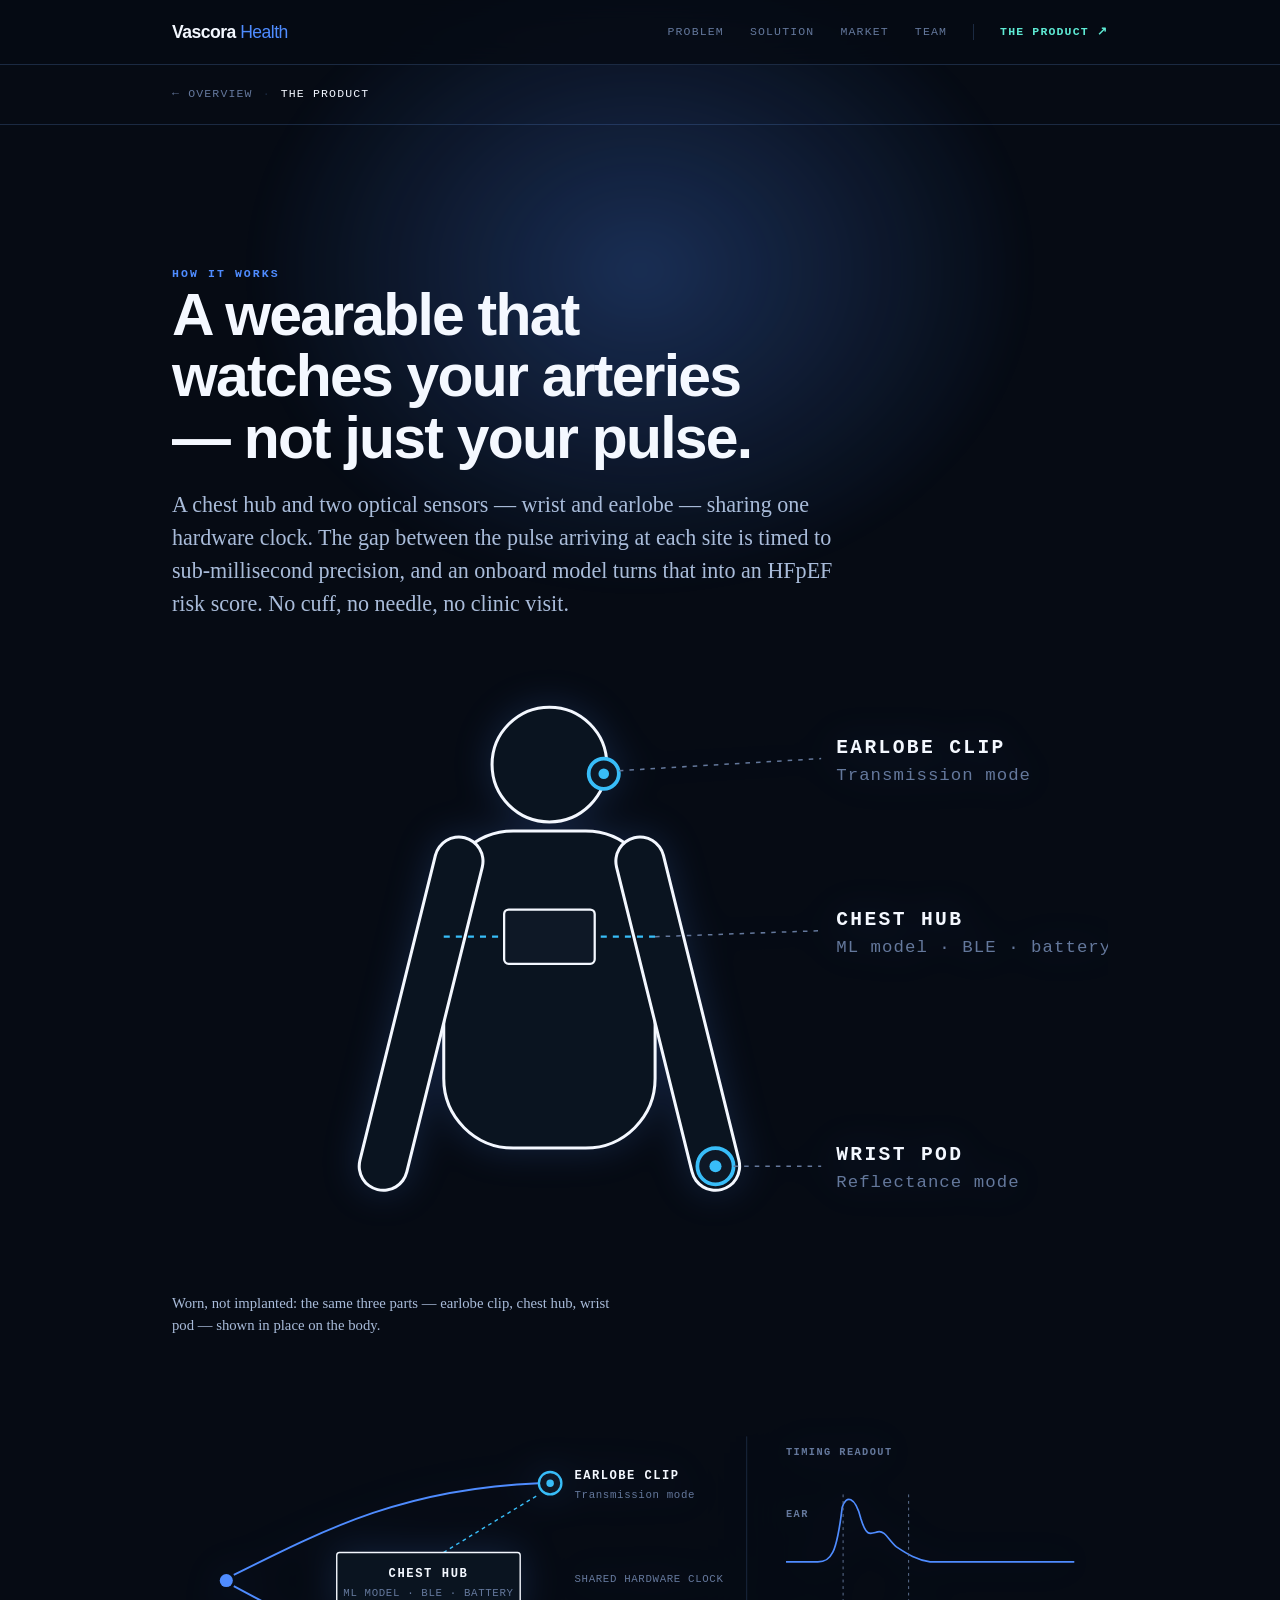
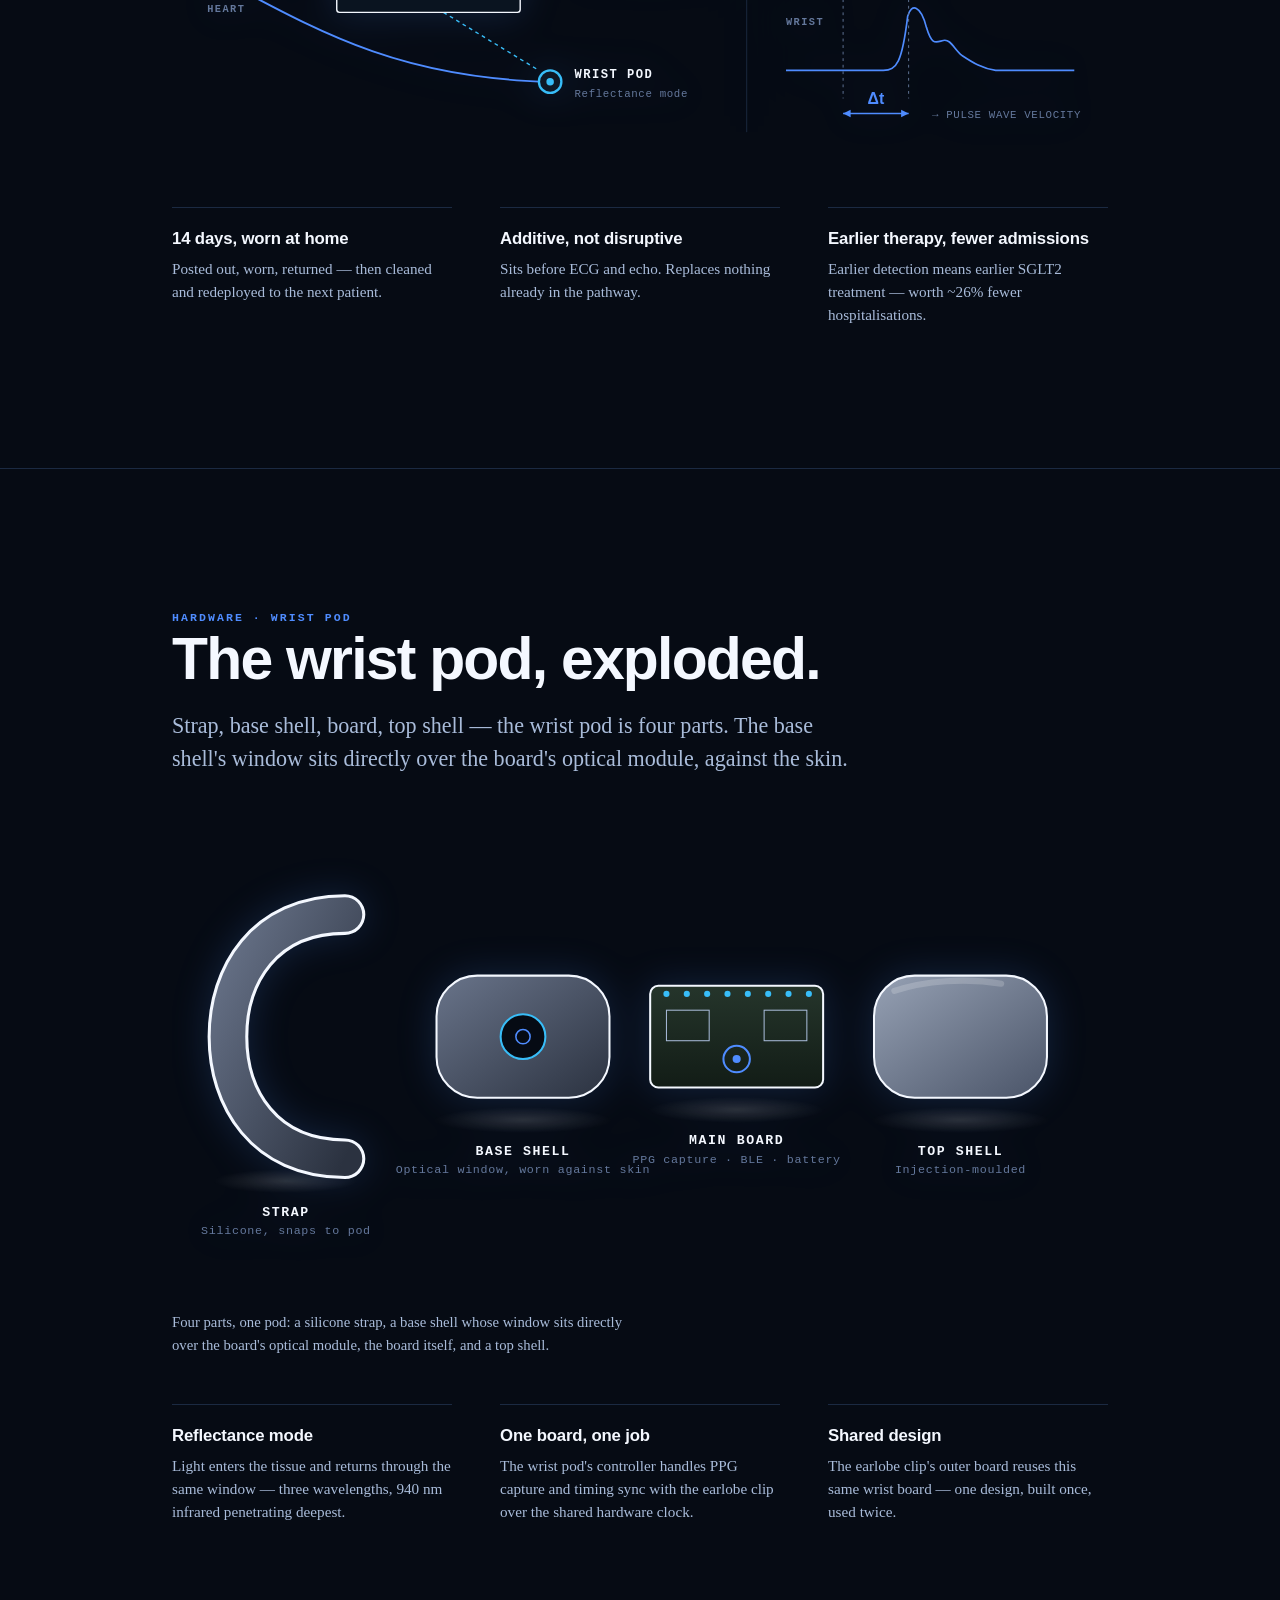
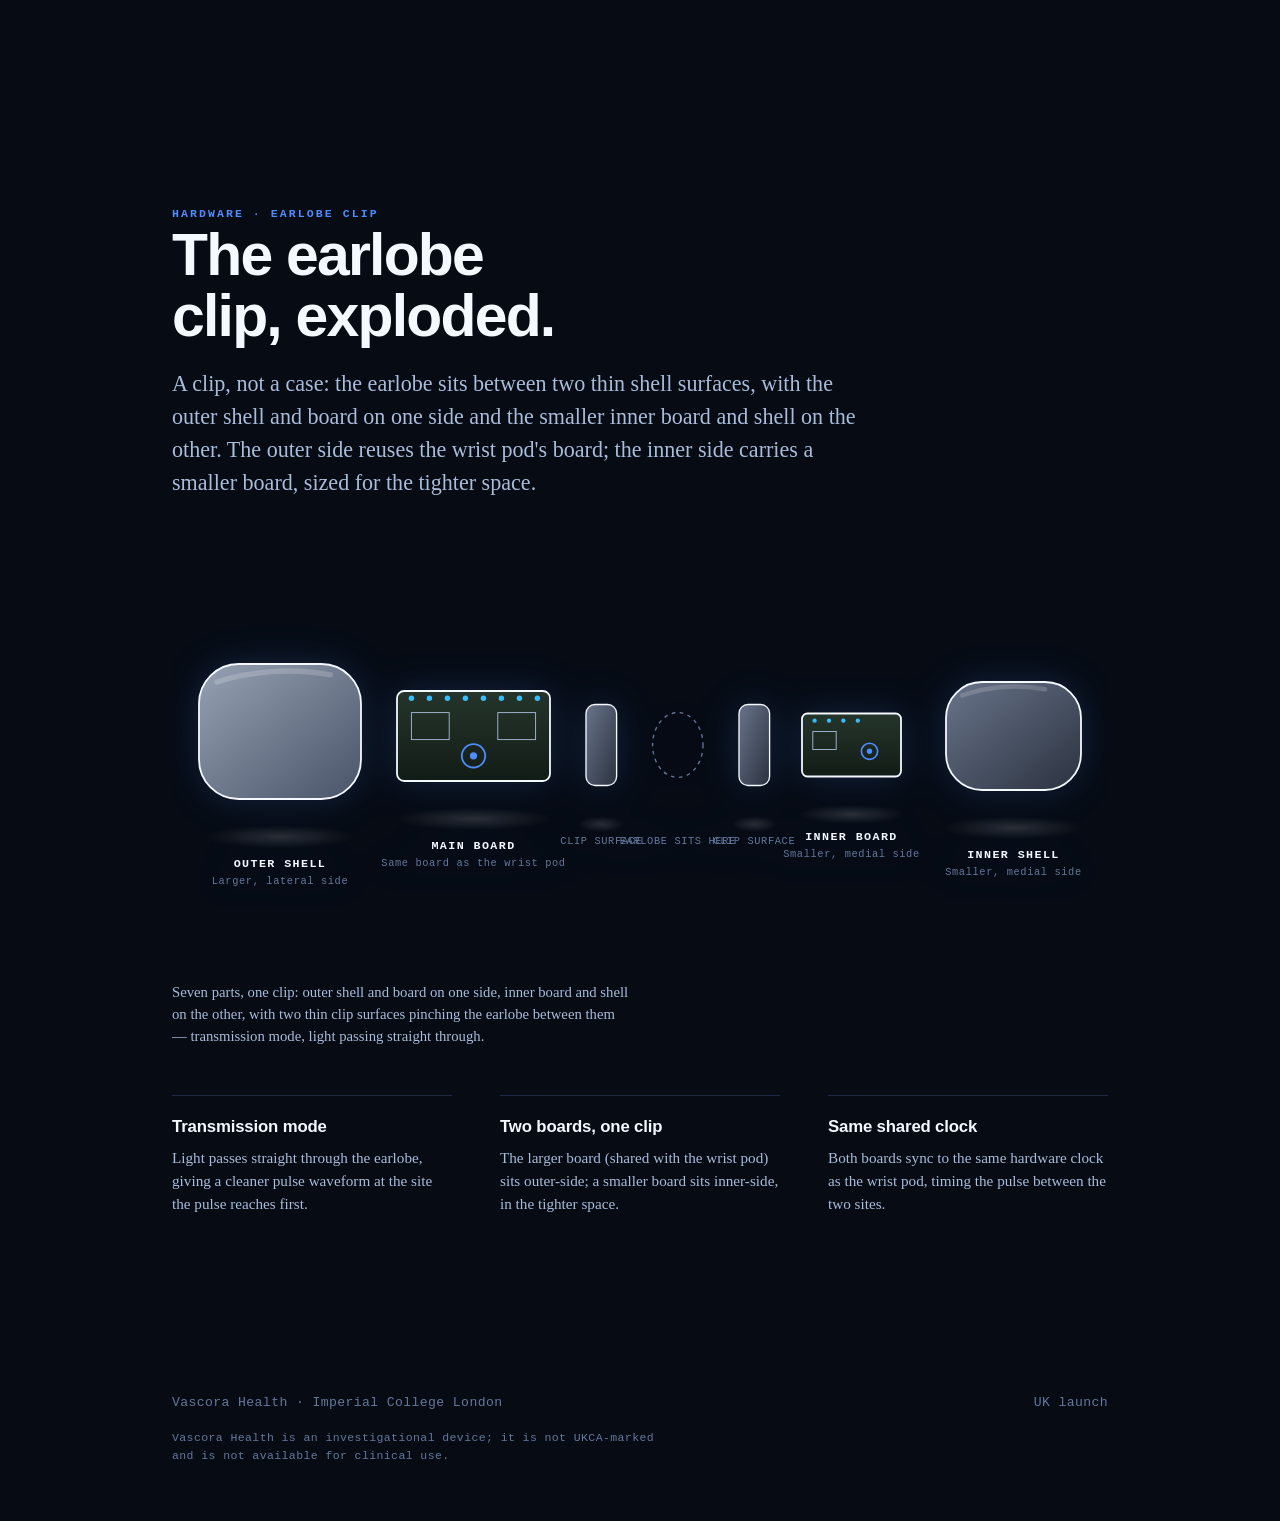
==== commit 91d88663: "Fix homepage product link styling; reorder earlobe clip into 7-part sequence with explicit earlobe g" ====
--- a/product.html
+++ b/product.html
@@ -226,12 +226,12 @@
   <div class="wrap">
     <p class="eyebrow">Hardware · Earlobe clip</p>
     <h2>The earlobe clip, exploded.</h2>
-    <p class="lede" style="margin-top:20px">A clip, not a case: an outer shell and inner shell sandwich two boards around the earlobe. The outer (lateral) side reuses the wrist pod's board; the inner (medial) side carries a smaller board, sized for the tighter space.</p>
+    <p class="lede" style="margin-top:20px">A clip, not a case: the earlobe sits between two thin shell surfaces, with the outer shell and board on one side and the smaller inner board and shell on the other. The outer side reuses the wrist pod's board; the inner side carries a smaller board, sized for the tighter space.</p>
 
     <div class="diagram">
-      <svg viewBox="0 0 980 460" role="img" aria-labelledby="ectitle ecdesc">
+      <svg viewBox="0 0 1040 460" role="img" aria-labelledby="ectitle ecdesc">
         <title id="ectitle">Vascora Health earlobe clip hardware, exploded</title>
-        <desc id="ecdesc">An exploded product view of the earlobe clip in four parts, left to right: a larger outer shell, the main circuit board shared with the wrist pod, a smaller inner circuit board, and a smaller inner shell — material covering both sides of the two boards.</desc>
+        <desc id="ecdesc">An exploded product view of the earlobe clip in seven parts, left to right: a larger outer shell, the main circuit board shared with the wrist pod, a thin outer clip surface, a gap where the earlobe sits between the two clip surfaces, a thin inner clip surface, a smaller inner circuit board, and a smaller inner shell.</desc>
         <defs>
           <linearGradient id="shellTopEC" x1="0" y1="0" x2="1" y2="1">
             <stop offset="0" stop-color="#96A1B4"/>
@@ -251,62 +251,76 @@
           </radialGradient>
         </defs>
 
-        <!-- outer shell (larger, lateral side) -->
-        <rect x="50" y="130" width="190" height="150" rx="46" fill="url(#shellTopEC)" stroke="var(--ink)" stroke-width="2"/>
-        <path d="M 72 150 C 110 138 160 134 205 142" fill="none" stroke="#FFFFFF" stroke-width="6" stroke-linecap="round" opacity="0.18"/>
-
-        <!-- clear divider -->
-        <rect x="266" y="165" width="14" height="90" rx="7" fill="var(--surface)" stroke="var(--ink-3)" stroke-width="1" opacity="0.55"/>
-
-        <!-- main board (shared with wrist pod) -->
-        <rect x="316" y="160" width="170" height="100" rx="8" fill="url(#pcbGradEC)" stroke="var(--ink)" stroke-width="2"/>
-        <circle cx="332" cy="168" r="3" fill="var(--deep)"/>
-        <circle cx="352" cy="168" r="3" fill="var(--deep)"/>
-        <circle cx="372" cy="168" r="3" fill="var(--deep)"/>
-        <circle cx="392" cy="168" r="3" fill="var(--deep)"/>
-        <circle cx="412" cy="168" r="3" fill="var(--deep)"/>
-        <circle cx="432" cy="168" r="3" fill="var(--deep)"/>
-        <circle cx="452" cy="168" r="3" fill="var(--deep)"/>
-        <circle cx="472" cy="168" r="3" fill="var(--deep)"/>
-        <rect x="332" y="184" width="42" height="30" fill="none" stroke="var(--ink-2)" stroke-width="1"/>
-        <rect x="428" y="184" width="42" height="30" fill="none" stroke="var(--ink-2)" stroke-width="1"/>
-        <circle cx="401" cy="232" r="13" fill="none" stroke="var(--trace)" stroke-width="2"/>
-        <circle cx="401" cy="232" r="4" fill="var(--trace)"/>
-
-        <!-- small board (inner, medial side) -->
-        <rect x="536" y="180" width="110" height="70" rx="6" fill="url(#pcbGradEC)" stroke="var(--ink)" stroke-width="2"/>
-        <circle cx="550" cy="188" r="2.4" fill="var(--deep)"/>
-        <circle cx="566" cy="188" r="2.4" fill="var(--deep)"/>
-        <circle cx="582" cy="188" r="2.4" fill="var(--deep)"/>
-        <circle cx="598" cy="188" r="2.4" fill="var(--deep)"/>
-        <rect x="548" y="200" width="26" height="20" fill="none" stroke="var(--ink-2)" stroke-width="1"/>
-        <circle cx="611" cy="222" r="9" fill="none" stroke="var(--trace)" stroke-width="1.8"/>
-        <circle cx="611" cy="222" r="3" fill="var(--trace)"/>
-
-        <!-- inner shell (smaller, medial side) -->
-        <rect x="700" y="145" width="150" height="120" rx="40" fill="url(#shellBaseEC)" stroke="var(--ink)" stroke-width="2"/>
-        <path d="M 718 160 C 745 150 780 147 810 153" fill="none" stroke="#FFFFFF" stroke-width="5" stroke-linecap="round" opacity="0.16"/>
+        <!-- 1. outer shell (larger, lateral side) -->
+        <rect x="30" y="130" width="180" height="150" rx="44" fill="url(#shellTopEC)" stroke="var(--ink)" stroke-width="2"/>
+        <path d="M 50 150 C 86 138 134 134 176 142" fill="none" stroke="#FFFFFF" stroke-width="6" stroke-linecap="round" opacity="0.18"/>
+
+        <!-- 2. main board (shared with wrist pod) -->
+        <rect x="250" y="160" width="170" height="100" rx="8" fill="url(#pcbGradEC)" stroke="var(--ink)" stroke-width="2"/>
+        <circle cx="266" cy="168" r="3" fill="var(--deep)"/>
+        <circle cx="286" cy="168" r="3" fill="var(--deep)"/>
+        <circle cx="306" cy="168" r="3" fill="var(--deep)"/>
+        <circle cx="326" cy="168" r="3" fill="var(--deep)"/>
+        <circle cx="346" cy="168" r="3" fill="var(--deep)"/>
+        <circle cx="366" cy="168" r="3" fill="var(--deep)"/>
+        <circle cx="386" cy="168" r="3" fill="var(--deep)"/>
+        <circle cx="406" cy="168" r="3" fill="var(--deep)"/>
+        <rect x="266" y="184" width="42" height="30" fill="none" stroke="var(--ink-2)" stroke-width="1"/>
+        <rect x="362" y="184" width="42" height="30" fill="none" stroke="var(--ink-2)" stroke-width="1"/>
+        <circle cx="335" cy="232" r="13" fill="none" stroke="var(--trace)" stroke-width="2"/>
+        <circle cx="335" cy="232" r="4" fill="var(--trace)"/>
+
+        <!-- 3. thin shell material, outer clip surface -->
+        <rect x="460" y="175" width="34" height="90" rx="10" fill="url(#shellBaseEC)" stroke="var(--ink)" stroke-width="1.5"/>
+
+        <!-- 4. gap for the earlobe -->
+        <ellipse cx="562" cy="220" rx="28" ry="36" fill="none" stroke="var(--ink-3)" stroke-width="1.5" stroke-dasharray="4 5"/>
+
+        <!-- 5. thin shell material, inner clip surface -->
+        <rect x="630" y="175" width="34" height="90" rx="10" fill="url(#shellBaseEC)" stroke="var(--ink)" stroke-width="1.5"/>
+
+        <!-- 6. small board (inner, medial side) -->
+        <rect x="700" y="185" width="110" height="70" rx="6" fill="url(#pcbGradEC)" stroke="var(--ink)" stroke-width="2"/>
+        <circle cx="714" cy="193" r="2.4" fill="var(--deep)"/>
+        <circle cx="730" cy="193" r="2.4" fill="var(--deep)"/>
+        <circle cx="746" cy="193" r="2.4" fill="var(--deep)"/>
+        <circle cx="762" cy="193" r="2.4" fill="var(--deep)"/>
+        <rect x="712" y="205" width="26" height="20" fill="none" stroke="var(--ink-2)" stroke-width="1"/>
+        <circle cx="775" cy="227" r="9" fill="none" stroke="var(--trace)" stroke-width="1.8"/>
+        <circle cx="775" cy="227" r="3" fill="var(--trace)"/>
+
+        <!-- 7. inner shell (smaller, medial side) -->
+        <rect x="860" y="150" width="150" height="120" rx="40" fill="url(#shellBaseEC)" stroke="var(--ink)" stroke-width="2"/>
+        <path d="M 878 165 C 905 155 940 152 970 158" fill="none" stroke="#FFFFFF" stroke-width="5" stroke-linecap="round" opacity="0.16"/>
 
         <!-- floor glow -->
-        <ellipse cx="145" cy="322" rx="88" ry="13" fill="url(#floorGlowEC)"/>
-        <ellipse cx="401" cy="302" rx="88" ry="13" fill="url(#floorGlowEC)"/>
-        <ellipse cx="591" cy="292" rx="60" ry="11" fill="url(#floorGlowEC)"/>
-        <ellipse cx="775" cy="307" rx="80" ry="13" fill="url(#floorGlowEC)"/>
+        <ellipse cx="120" cy="322" rx="84" ry="13" fill="url(#floorGlowEC)"/>
+        <ellipse cx="335" cy="302" rx="88" ry="13" fill="url(#floorGlowEC)"/>
+        <ellipse cx="477" cy="308" rx="26" ry="9" fill="url(#floorGlowEC)"/>
+        <ellipse cx="647" cy="308" rx="26" ry="9" fill="url(#floorGlowEC)"/>
+        <ellipse cx="755" cy="297" rx="60" ry="11" fill="url(#floorGlowEC)"/>
+        <ellipse cx="935" cy="312" rx="80" ry="13" fill="url(#floorGlowEC)"/>
 
         <!-- captions -->
-        <text class="dg-label" x="145" y="356" text-anchor="middle">OUTER SHELL</text>
-        <text class="dg-sub" x="145" y="374" text-anchor="middle">Larger, lateral side</text>
-
-        <text class="dg-label" x="401" y="336" text-anchor="middle">MAIN BOARD</text>
-        <text class="dg-sub" x="401" y="354" text-anchor="middle">Same board as the wrist pod</text>
-
-        <text class="dg-label" x="591" y="316" text-anchor="middle">INNER BOARD</text>
-        <text class="dg-sub" x="591" y="334" text-anchor="middle">Smaller, medial side</text>
-
-        <text class="dg-label" x="775" y="341" text-anchor="middle">INNER SHELL</text>
-        <text class="dg-sub" x="775" y="359" text-anchor="middle">Smaller, medial side</text>
+        <text class="dg-label" x="120" y="356" text-anchor="middle">OUTER SHELL</text>
+        <text class="dg-sub" x="120" y="374" text-anchor="middle">Larger, lateral side</text>
+
+        <text class="dg-label" x="335" y="336" text-anchor="middle">MAIN BOARD</text>
+        <text class="dg-sub" x="335" y="354" text-anchor="middle">Same board as the wrist pod</text>
+
+        <text class="dg-sub" x="477" y="330" text-anchor="middle">CLIP SURFACE</text>
+
+        <text class="dg-sub" x="562" y="330" text-anchor="middle">EARLOBE SITS HERE</text>
+
+        <text class="dg-sub" x="647" y="330" text-anchor="middle">CLIP SURFACE</text>
+
+        <text class="dg-label" x="755" y="326" text-anchor="middle">INNER BOARD</text>
+        <text class="dg-sub" x="755" y="344" text-anchor="middle">Smaller, medial side</text>
+
+        <text class="dg-label" x="935" y="346" text-anchor="middle">INNER SHELL</text>
+        <text class="dg-sub" x="935" y="364" text-anchor="middle">Smaller, medial side</text>
       </svg>
-      <p class="dg-cap">Material on both sides: an outer shell and inner shell sandwich the two boards, clipping around the earlobe — transmission mode, light passing straight through.</p>
+      <p class="dg-cap">Seven parts, one clip: outer shell and board on one side, inner board and shell on the other, with two thin clip surfaces pinching the earlobe between them — transmission mode, light passing straight through.</p>
     </div>
 
     <div class="feat">
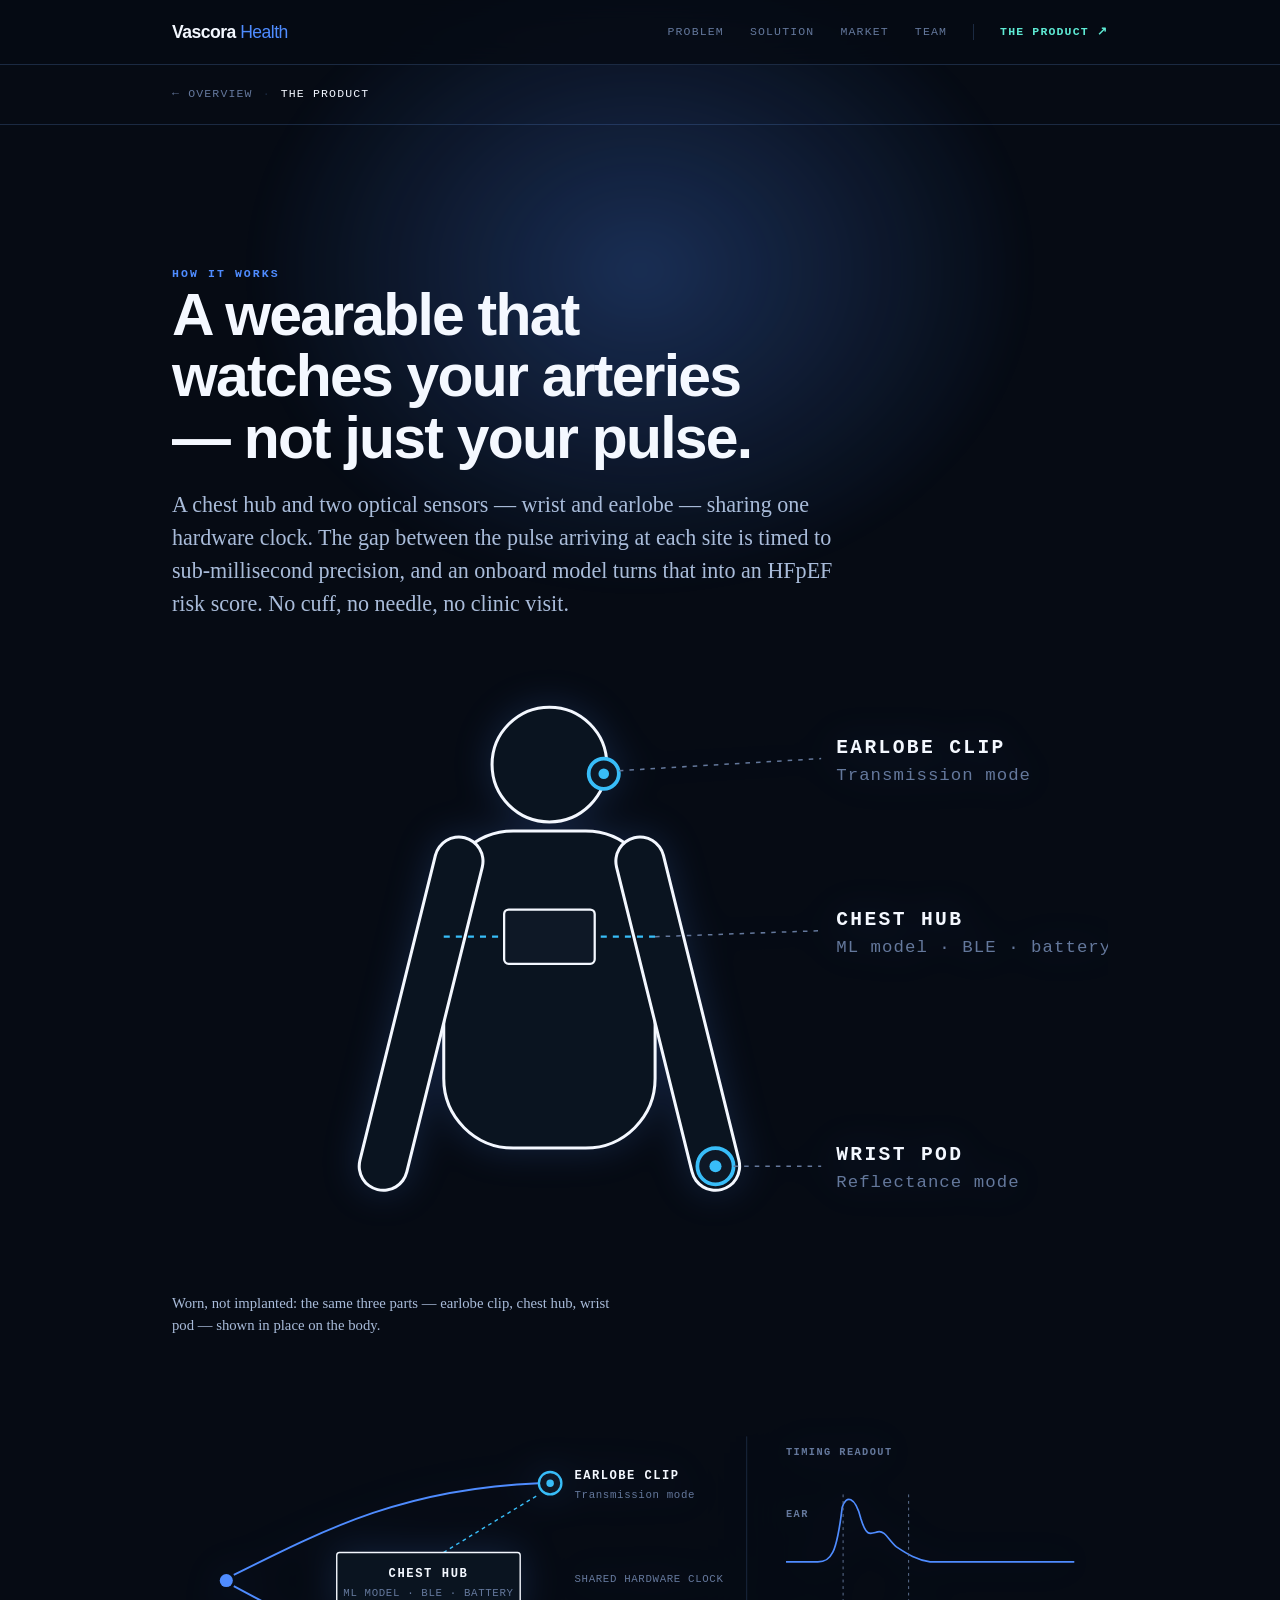
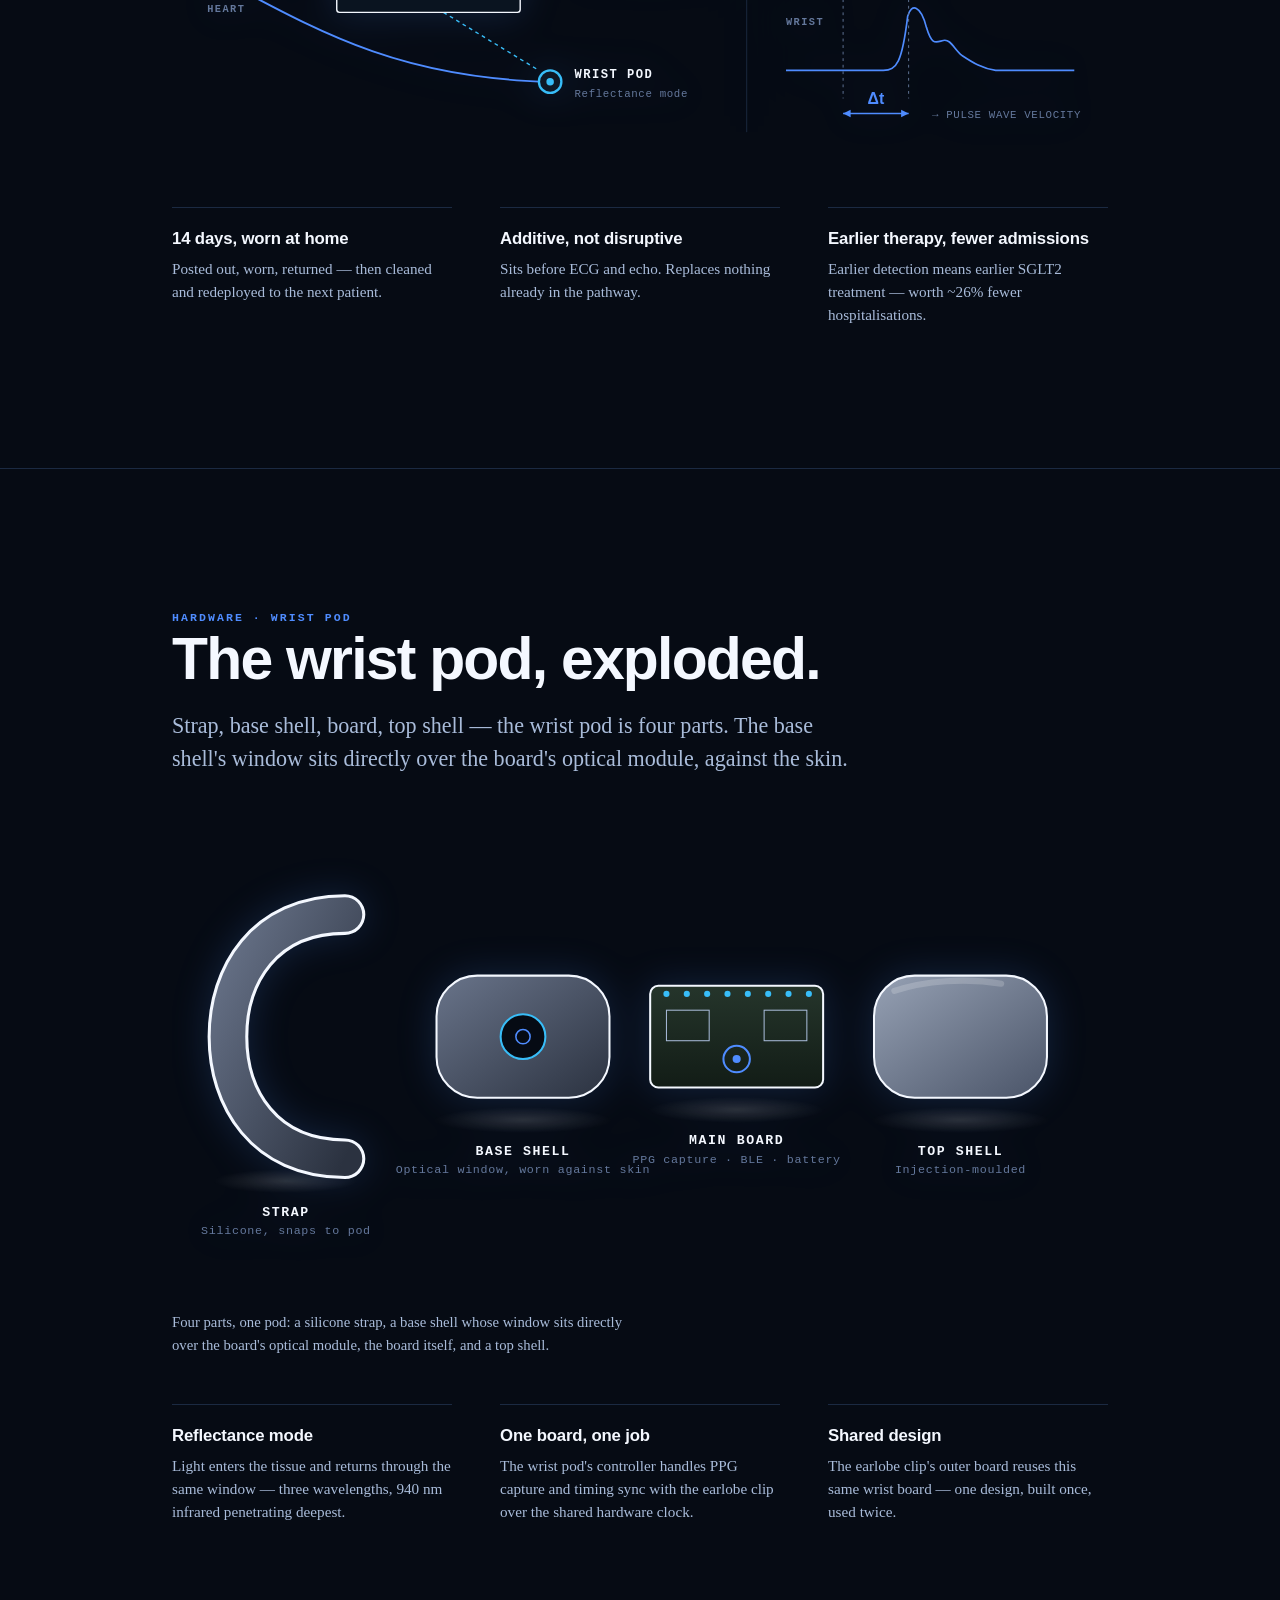
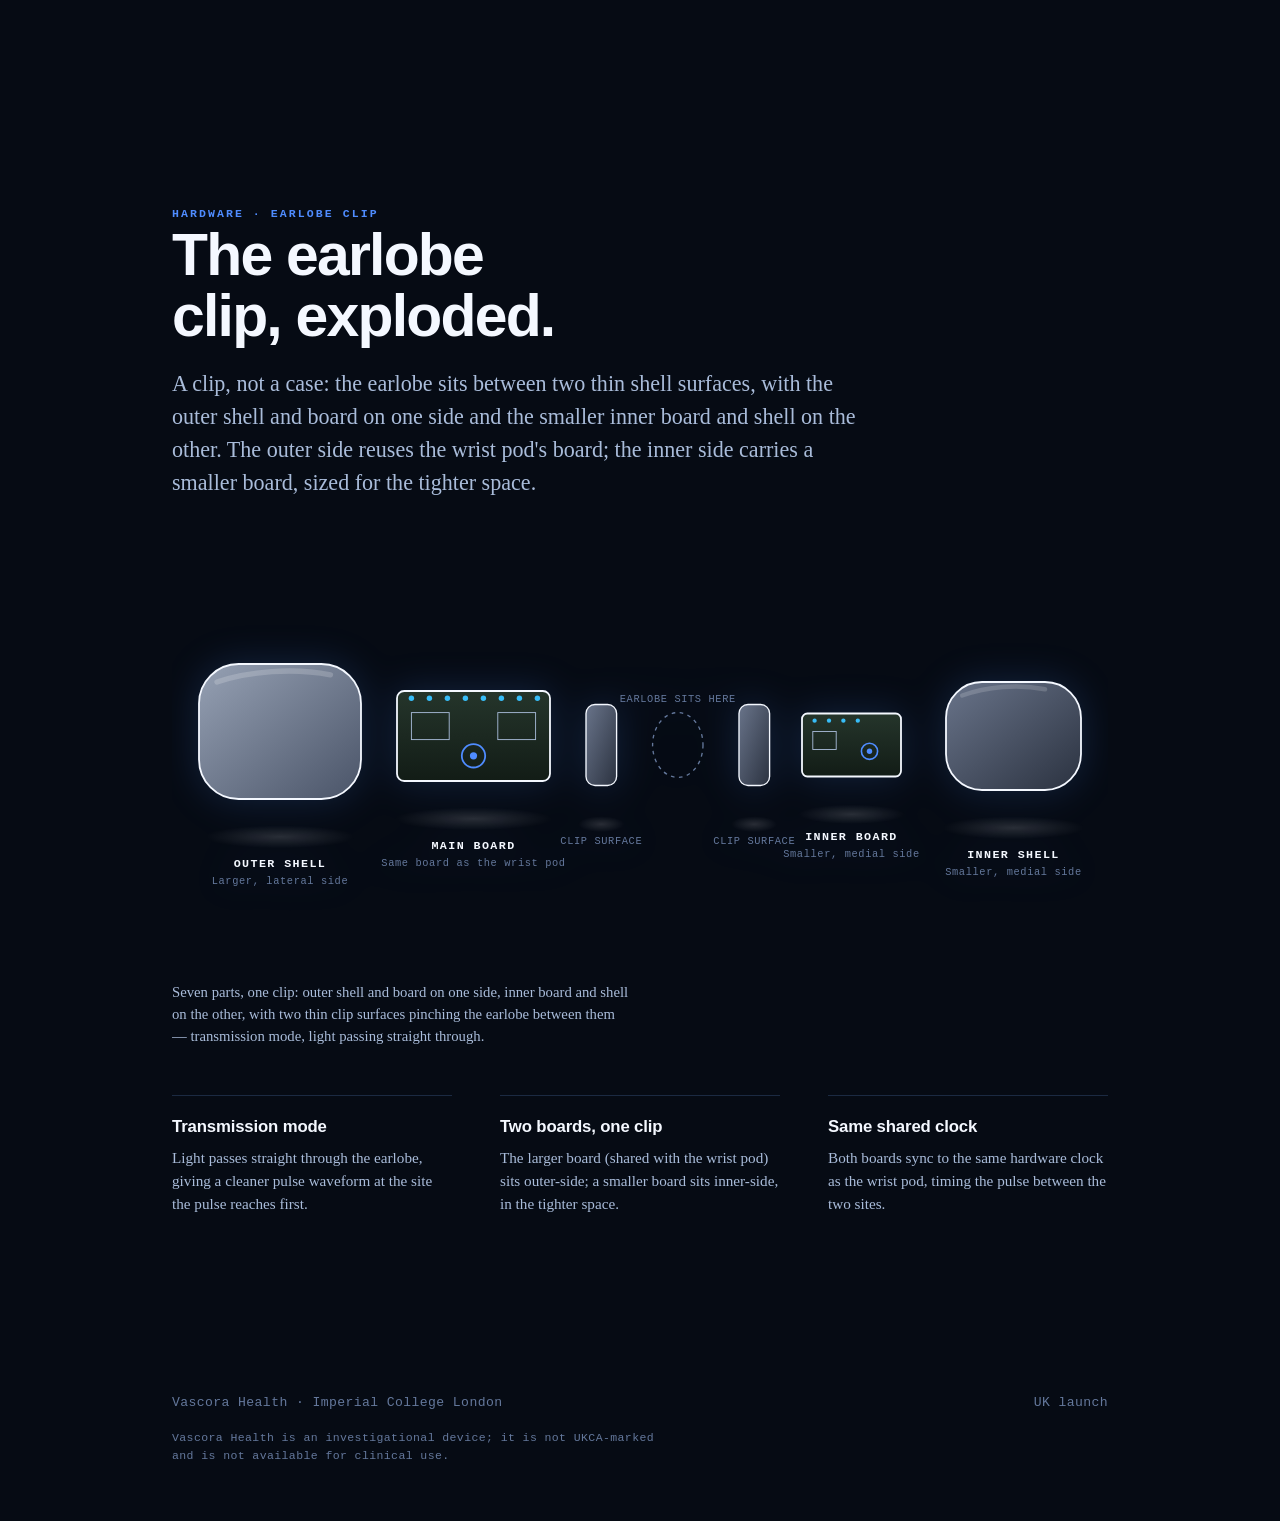
==== commit 9c1c3050: "Move earlobe label above the gap to fix caption overlap" ====
--- a/product.html
+++ b/product.html
@@ -274,6 +274,7 @@
         <rect x="460" y="175" width="34" height="90" rx="10" fill="url(#shellBaseEC)" stroke="var(--ink)" stroke-width="1.5"/>
 
         <!-- 4. gap for the earlobe -->
+        <text class="dg-sub" x="562" y="172" text-anchor="middle">EARLOBE SITS HERE</text>
         <ellipse cx="562" cy="220" rx="28" ry="36" fill="none" stroke="var(--ink-3)" stroke-width="1.5" stroke-dasharray="4 5"/>
 
         <!-- 5. thin shell material, inner clip surface -->
@@ -310,8 +311,6 @@
 
         <text class="dg-sub" x="477" y="330" text-anchor="middle">CLIP SURFACE</text>
 
-        <text class="dg-sub" x="562" y="330" text-anchor="middle">EARLOBE SITS HERE</text>
-
         <text class="dg-sub" x="647" y="330" text-anchor="middle">CLIP SURFACE</text>
 
         <text class="dg-label" x="755" y="326" text-anchor="middle">INNER BOARD</text>
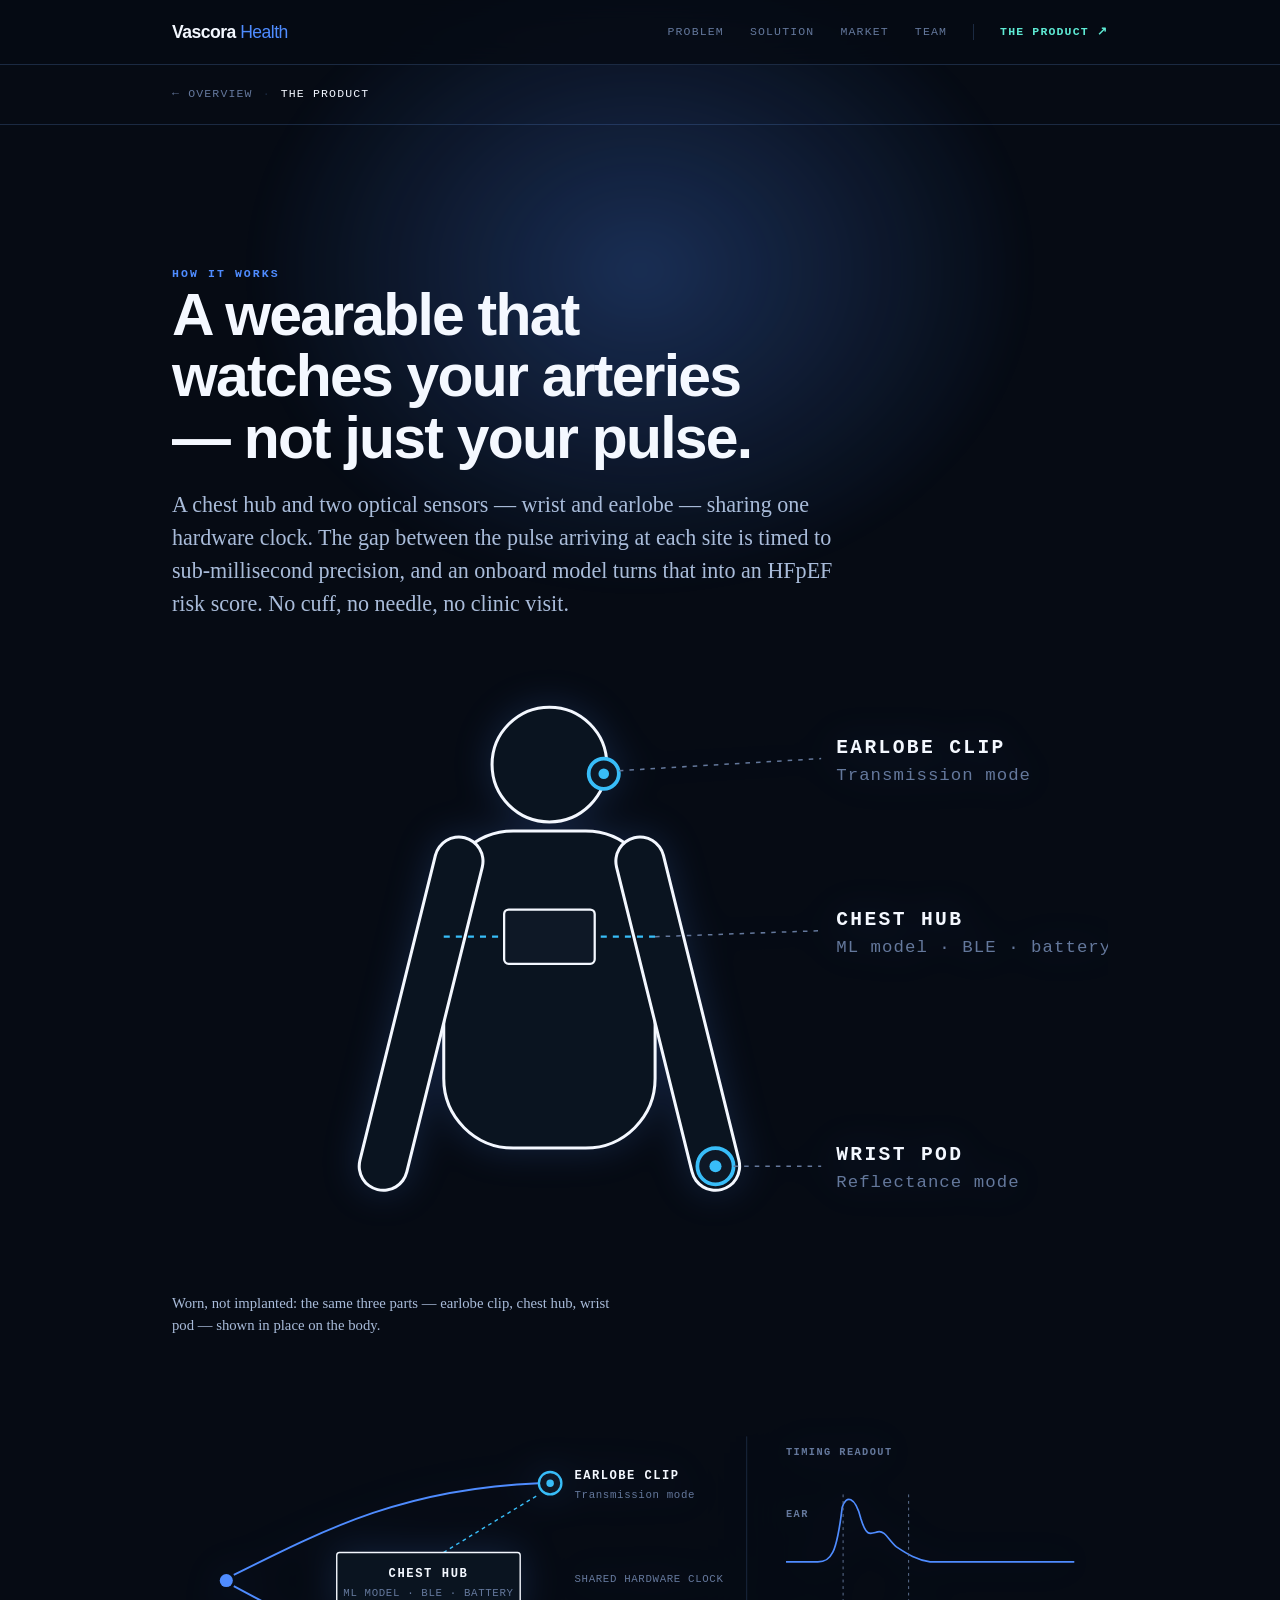
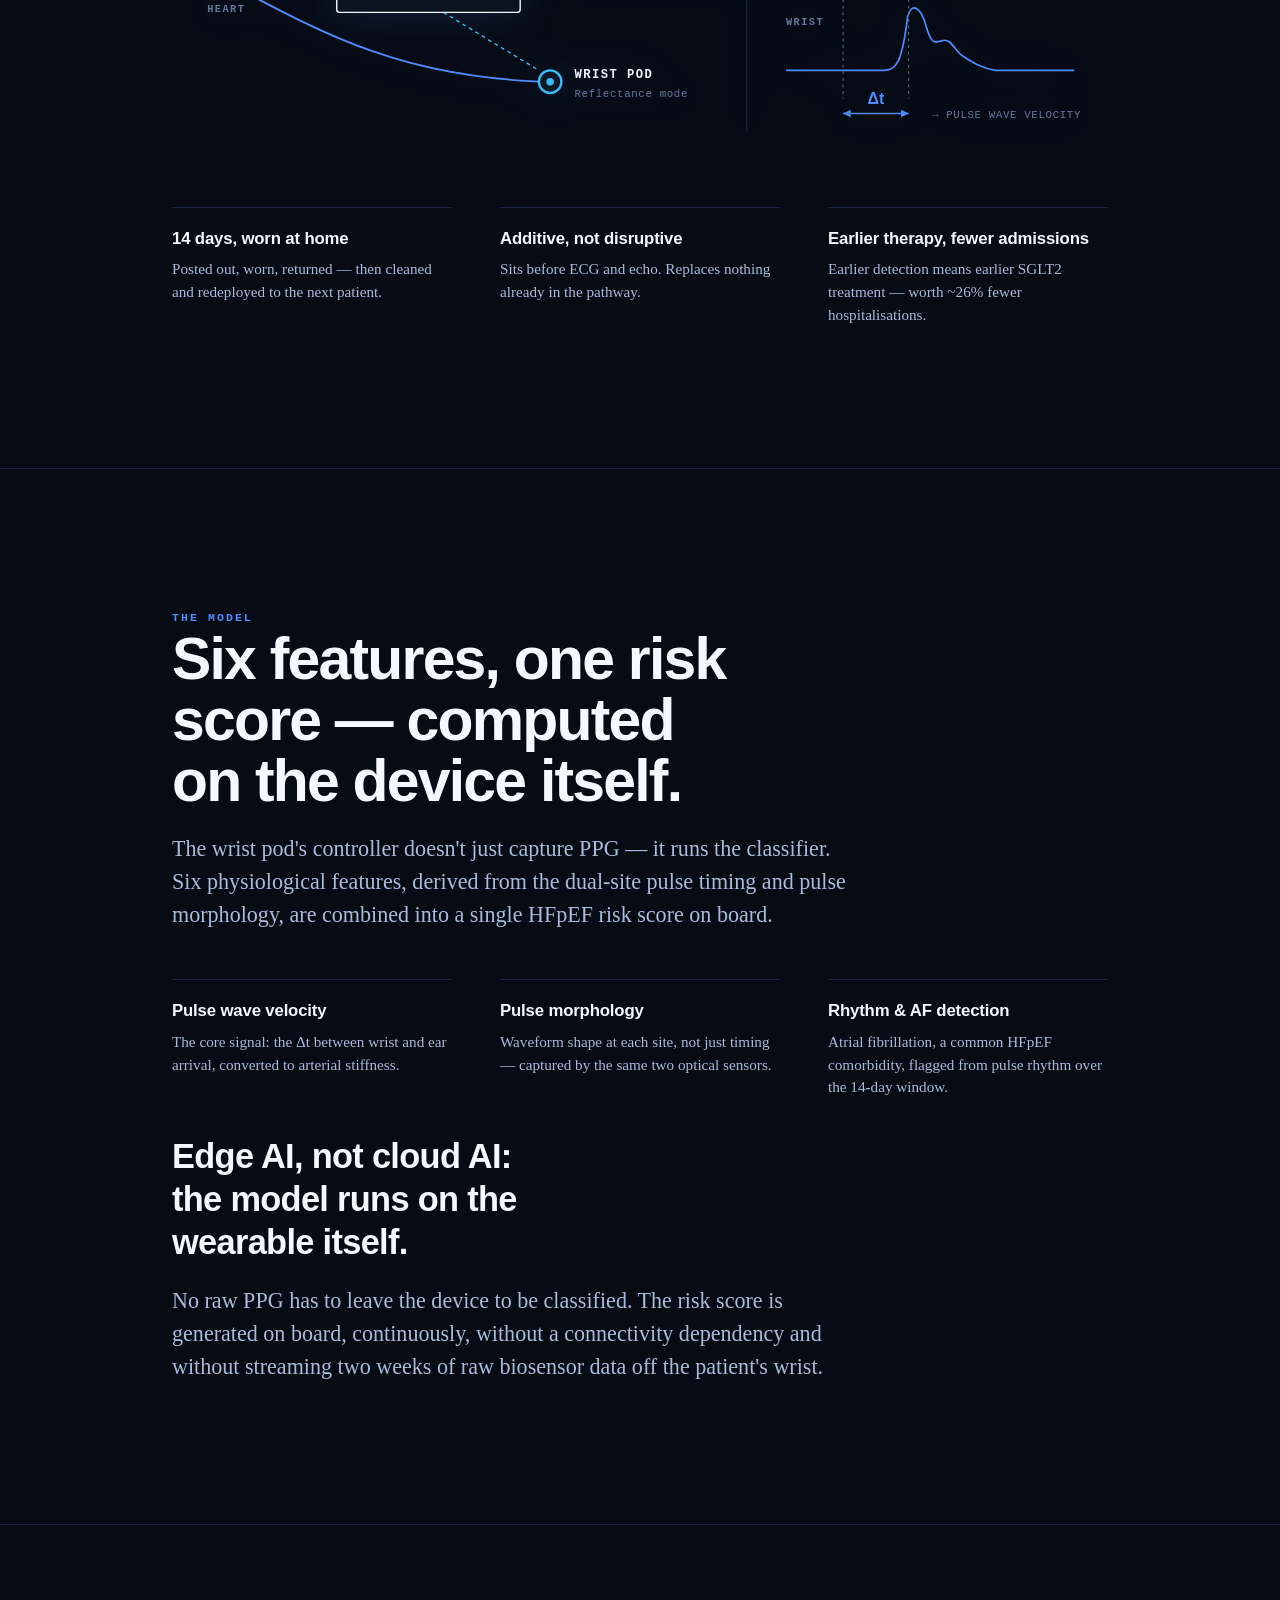
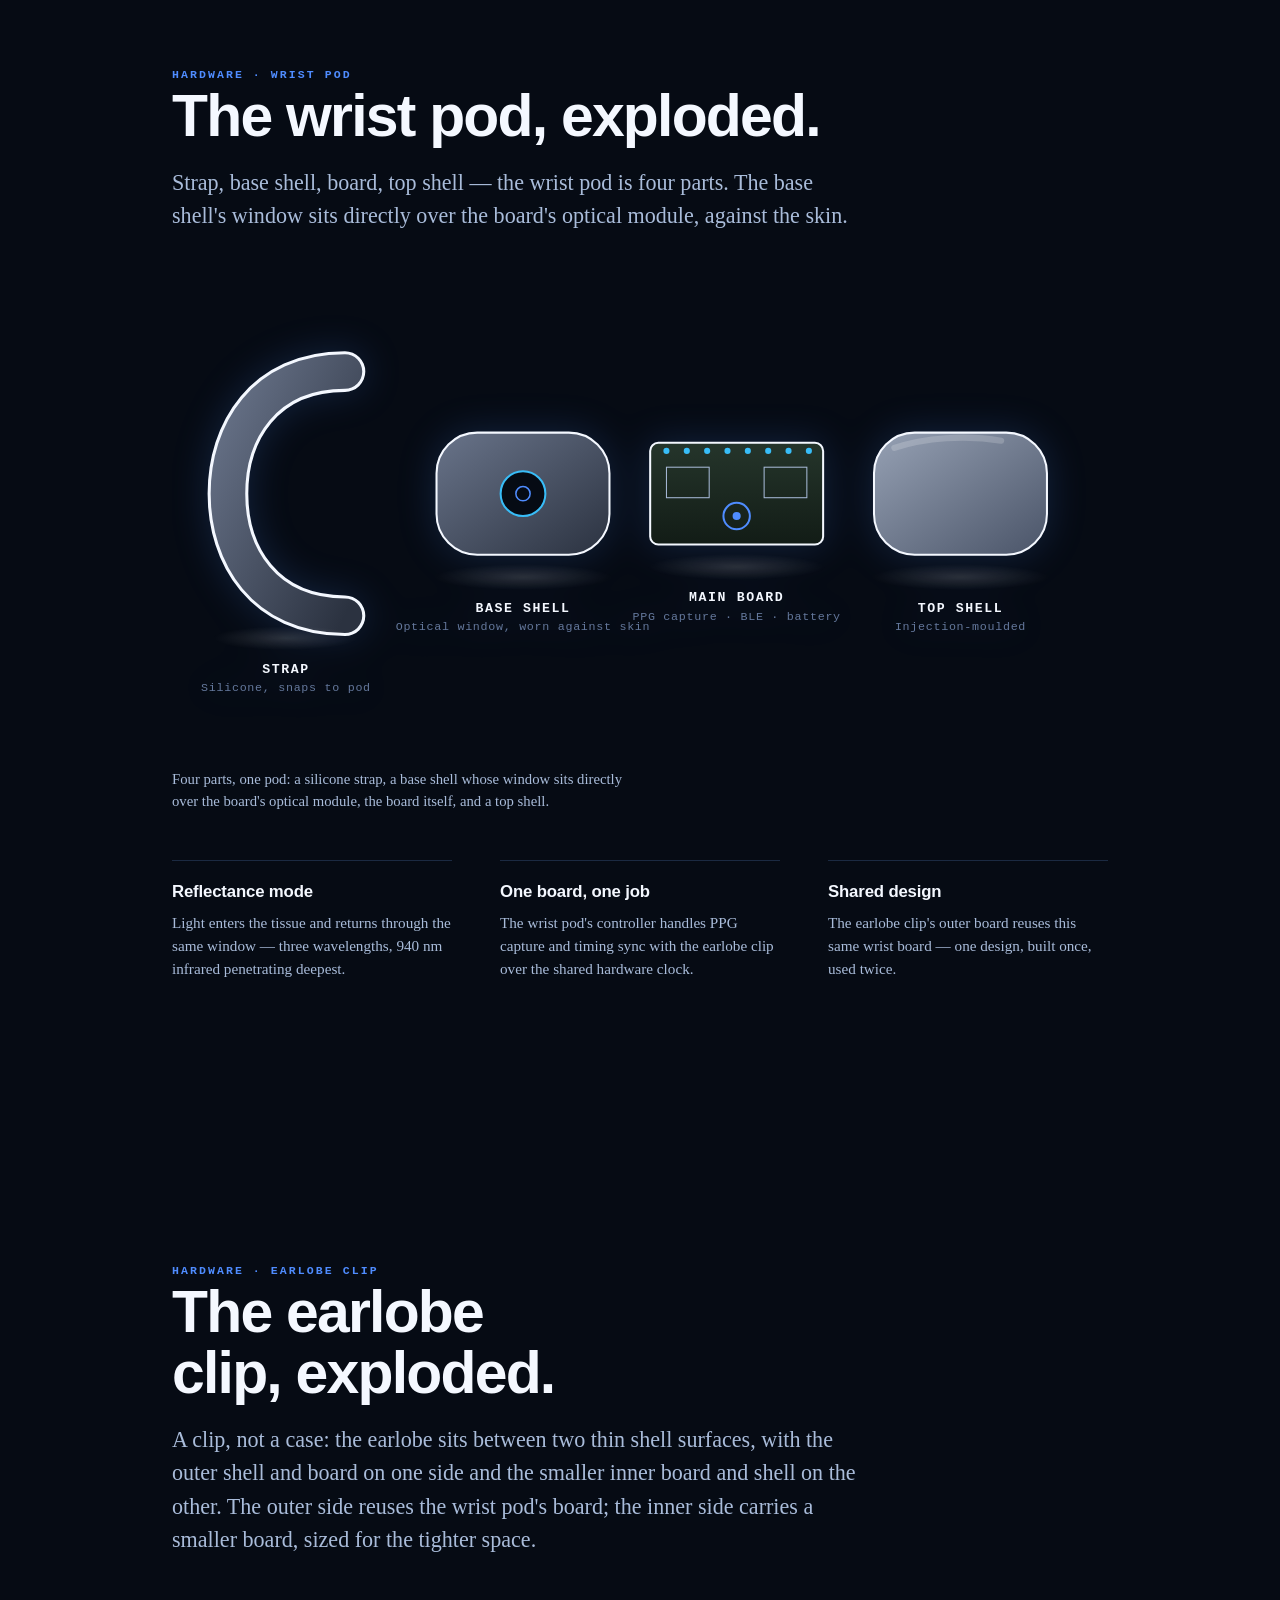
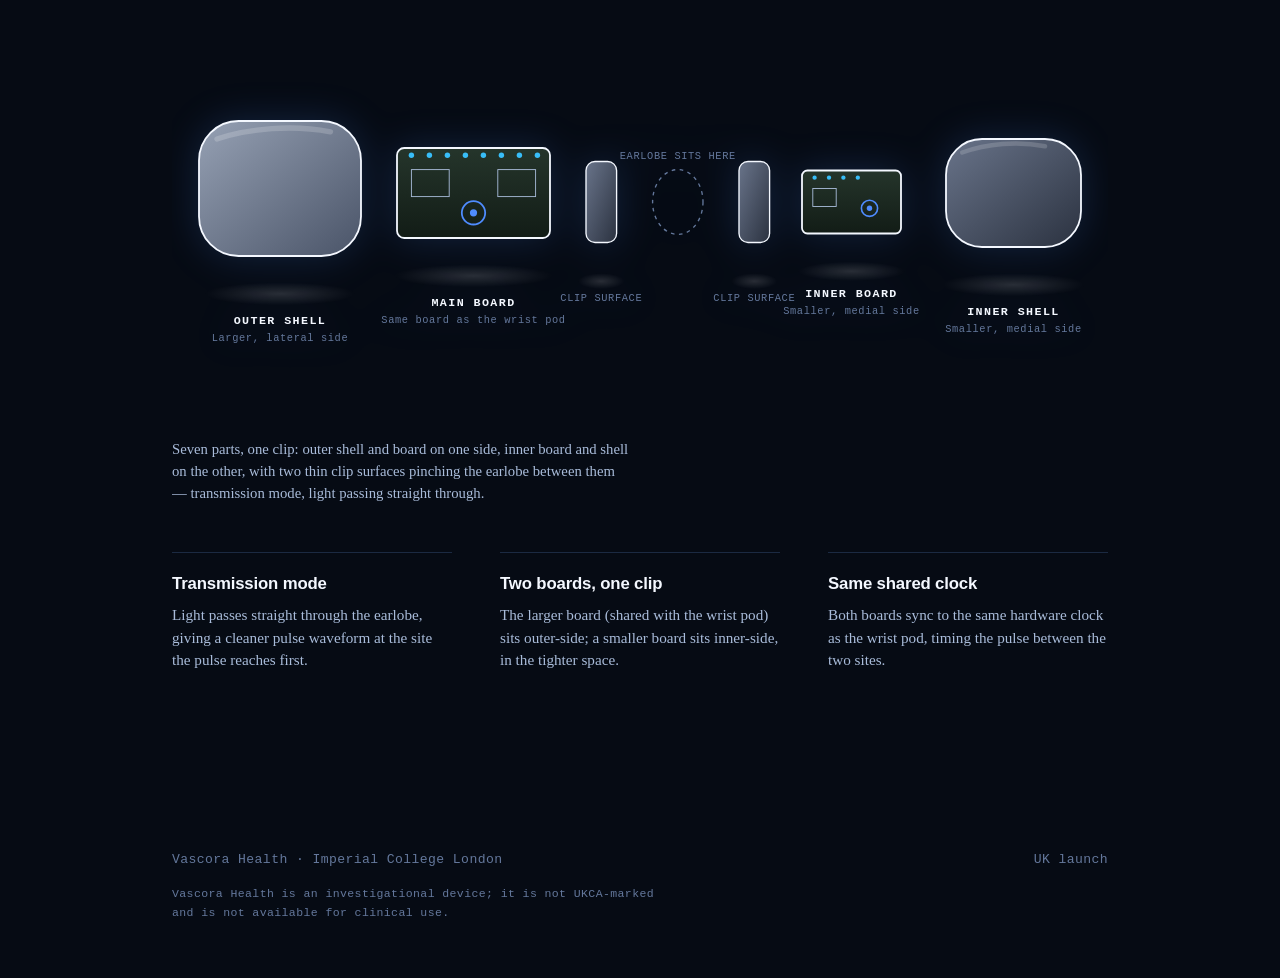
==== commit 304cfbf1: "Add NHS pathway section with link to new Differentiation section; add ML model/edge AI section to pr" ====
--- a/product.html
+++ b/product.html
@@ -132,6 +132,23 @@
       <div><h3>Additive, not disruptive</h3><p>Sits before ECG and echo. Replaces nothing already in the pathway.</p></div>
       <div><h3>Earlier therapy, fewer admissions</h3><p>Earlier detection means earlier SGLT2 treatment — worth ~26% fewer hospitalisations.</p></div>
     </div>
+  </div>
+</section>
+
+<section id="model">
+  <div class="wrap">
+    <p class="eyebrow">The model</p>
+    <h2>Six features, one risk score — computed on the device itself.</h2>
+    <p class="lede" style="margin-top:20px">The wrist pod's controller doesn't just capture PPG — it runs the classifier. Six physiological features, derived from the dual-site pulse timing and pulse morphology, are combined into a single HFpEF risk score on board.</p>
+
+    <div class="feat">
+      <div><h3>Pulse wave velocity</h3><p>The core signal: the Δt between wrist and ear arrival, converted to arterial stiffness.</p></div>
+      <div><h3>Pulse morphology</h3><p>Waveform shape at each site, not just timing — captured by the same two optical sensors.</p></div>
+      <div><h3>Rhythm &amp; AF detection</h3><p>Atrial fibrillation, a common HFpEF comorbidity, flagged from pulse rhythm over the 14-day window.</p></div>
+    </div>
+
+    <p class="statement" style="margin-top:36px">Edge AI, not cloud AI: the model runs on the wearable itself.</p>
+    <p class="lede" style="margin-top:20px">No raw PPG has to leave the device to be classified. The risk score is generated on board, continuously, without a connectivity dependency and without streaming two weeks of raw biosensor data off the patient's wrist.</p>
   </div>
 </section>
 
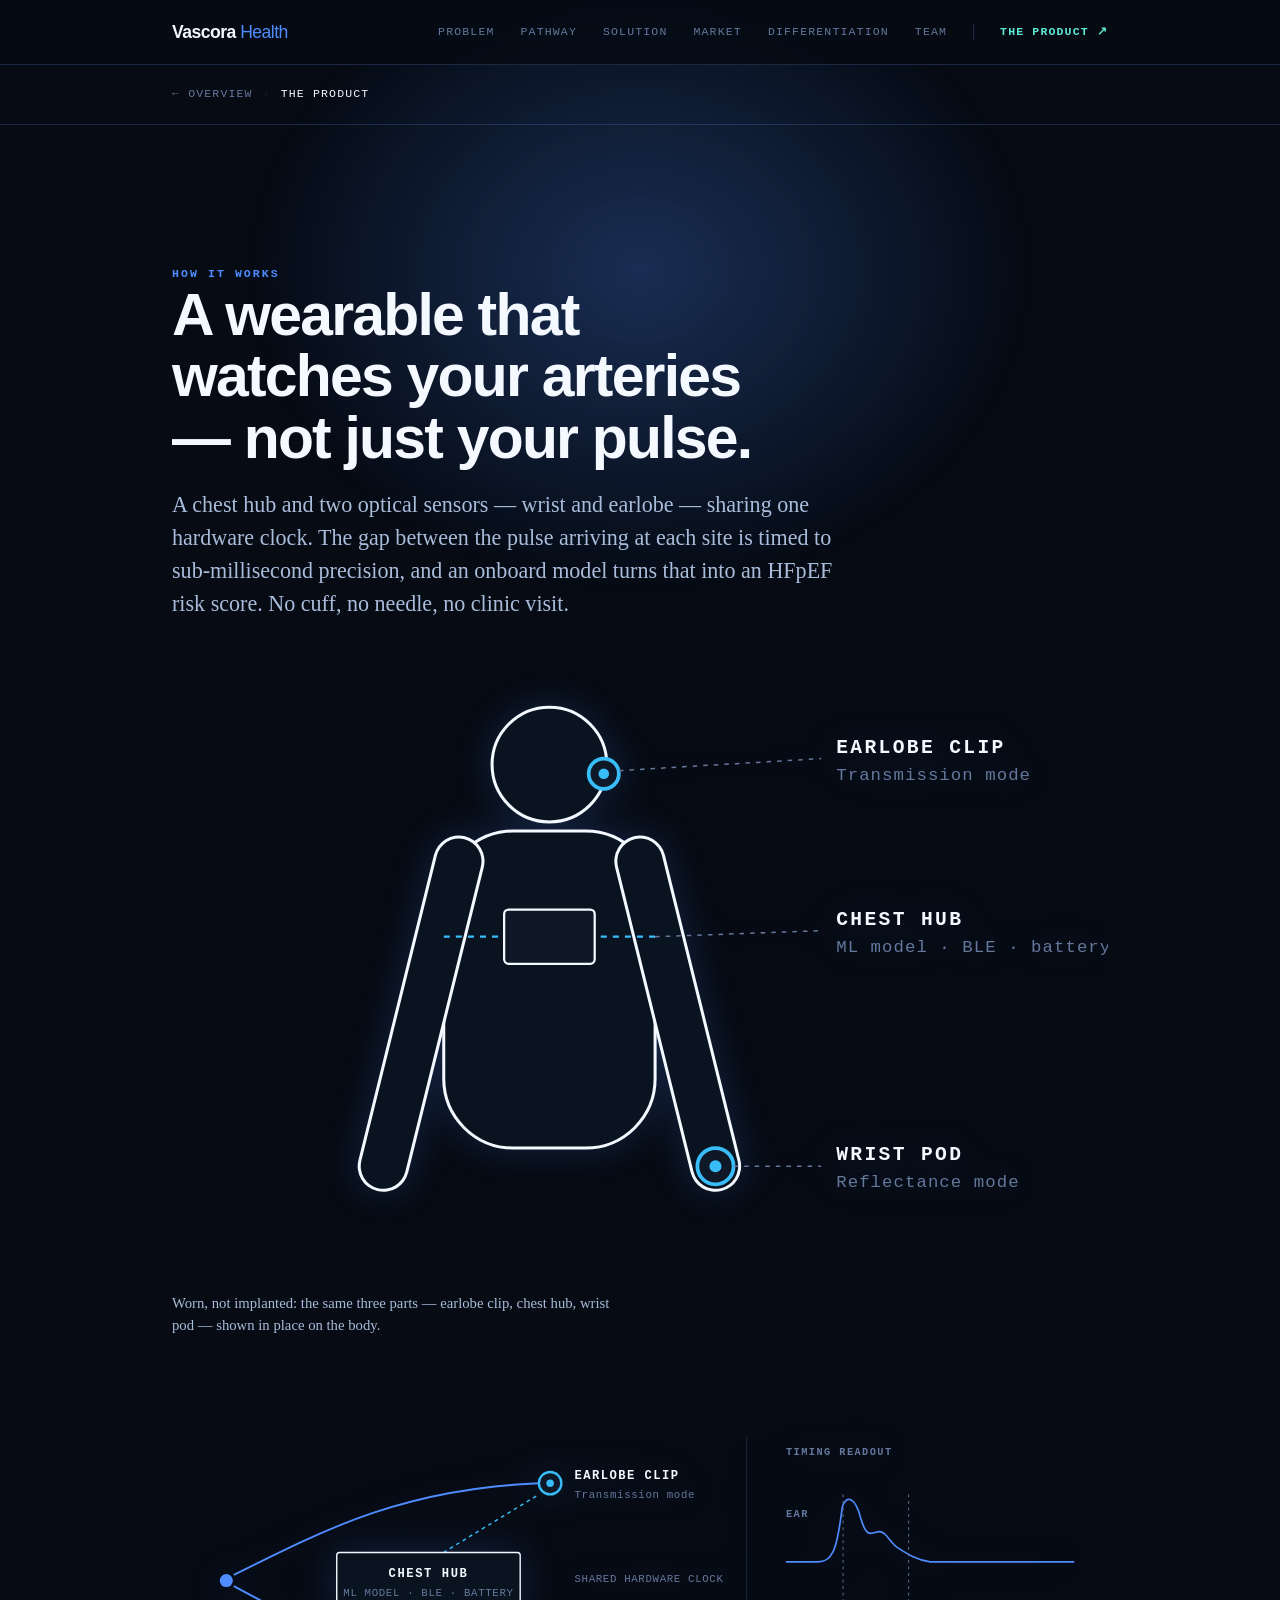
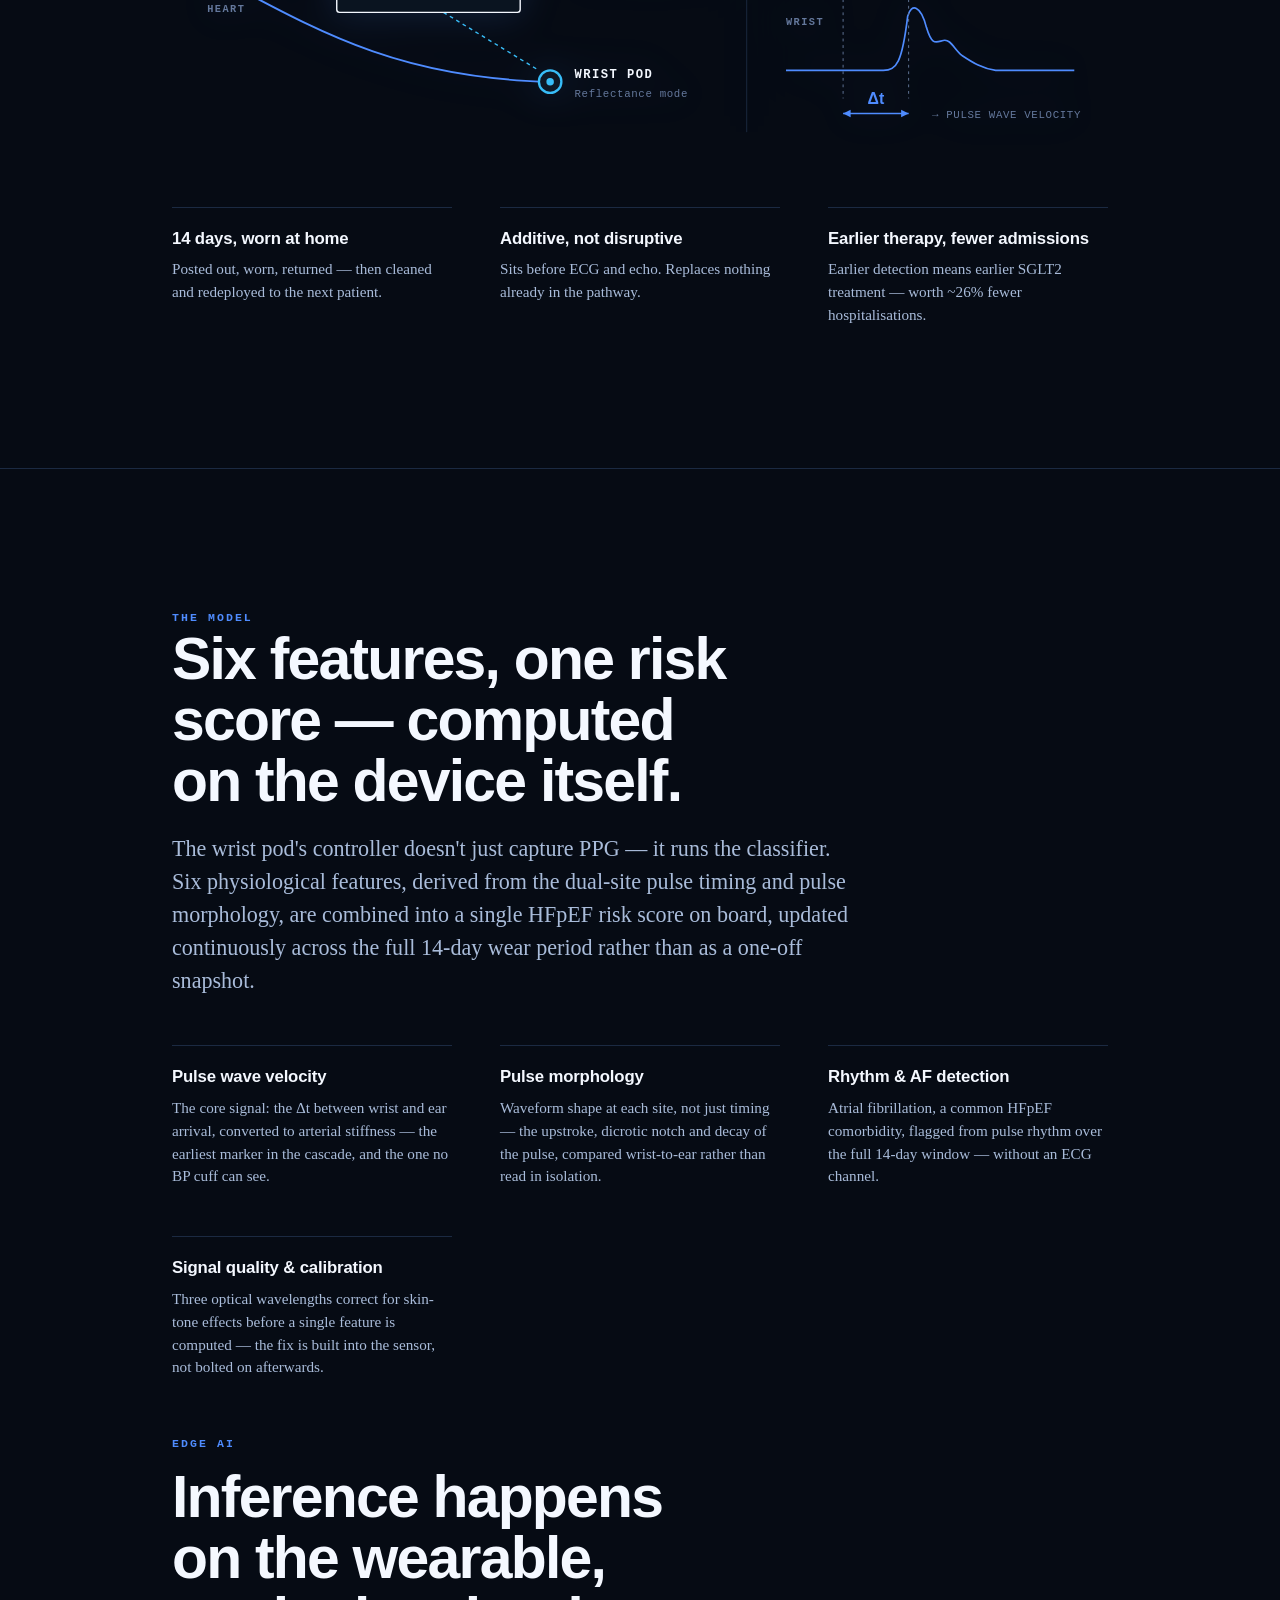
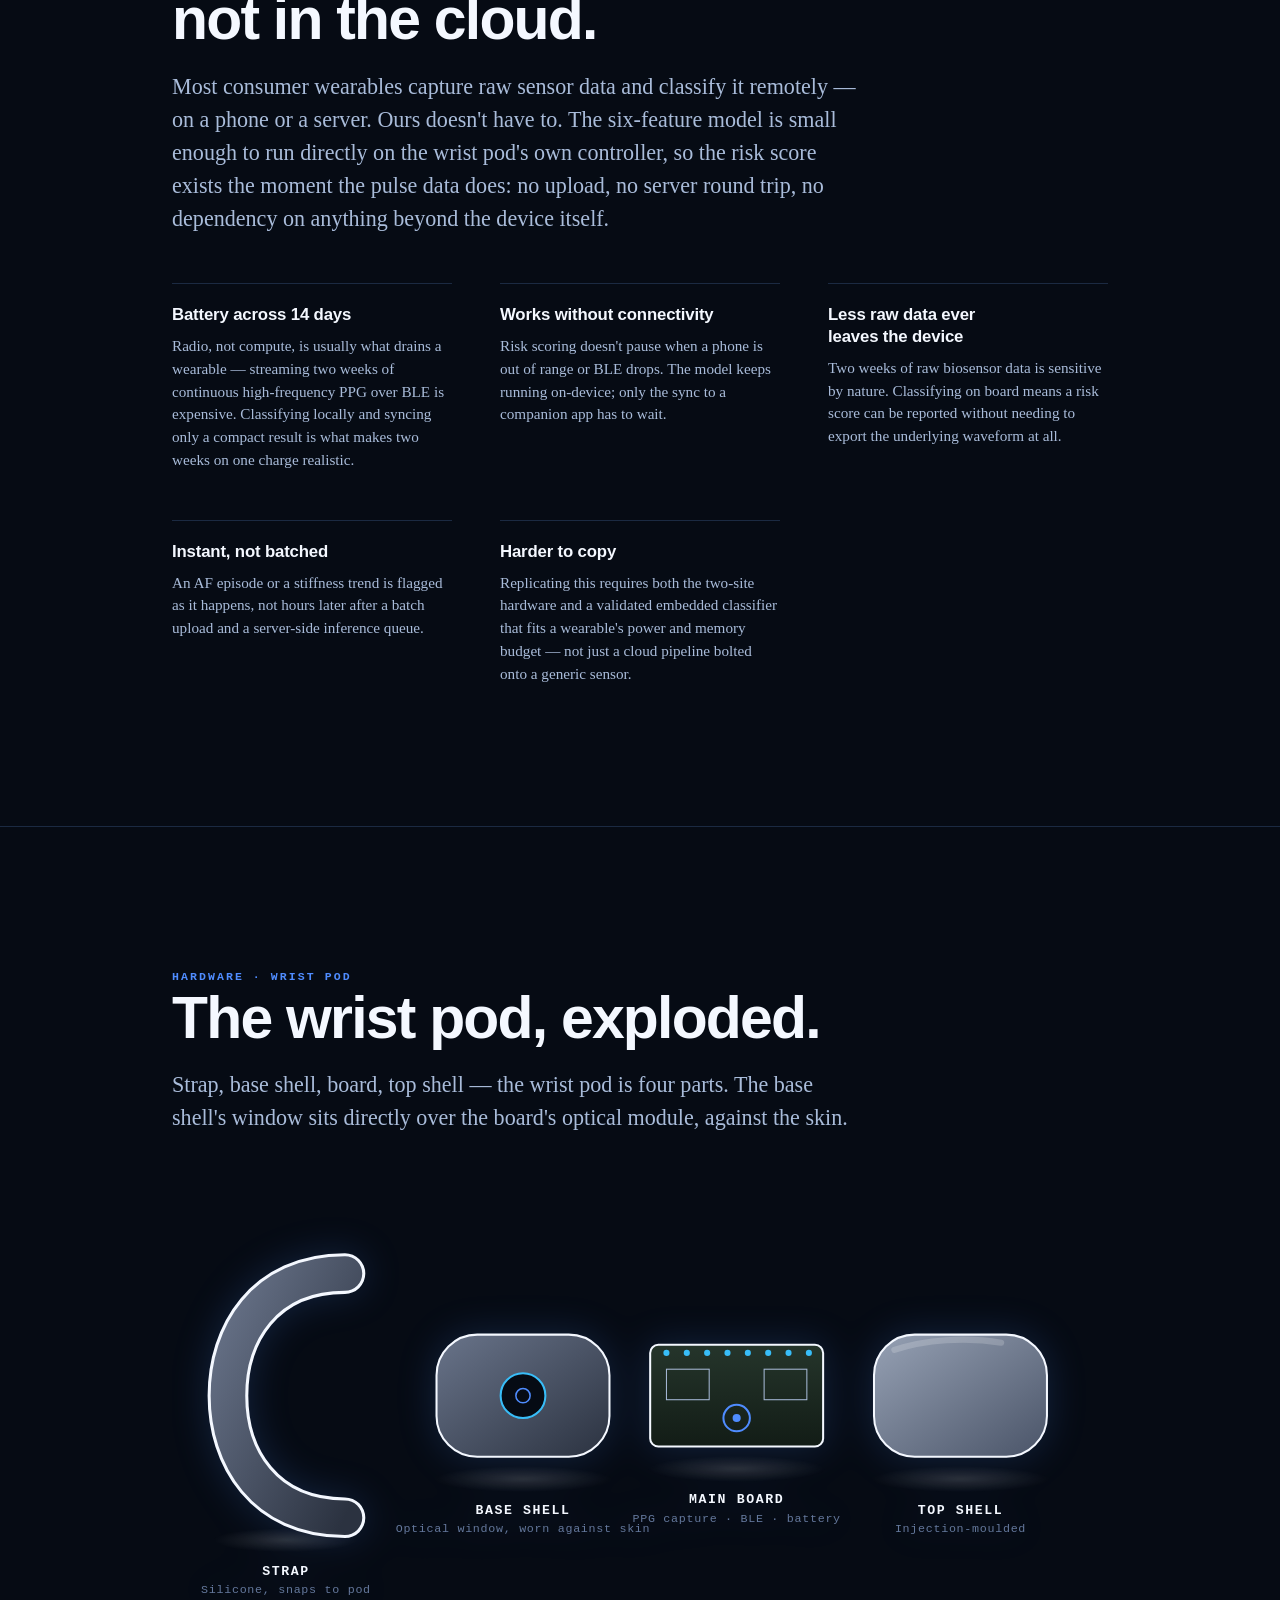
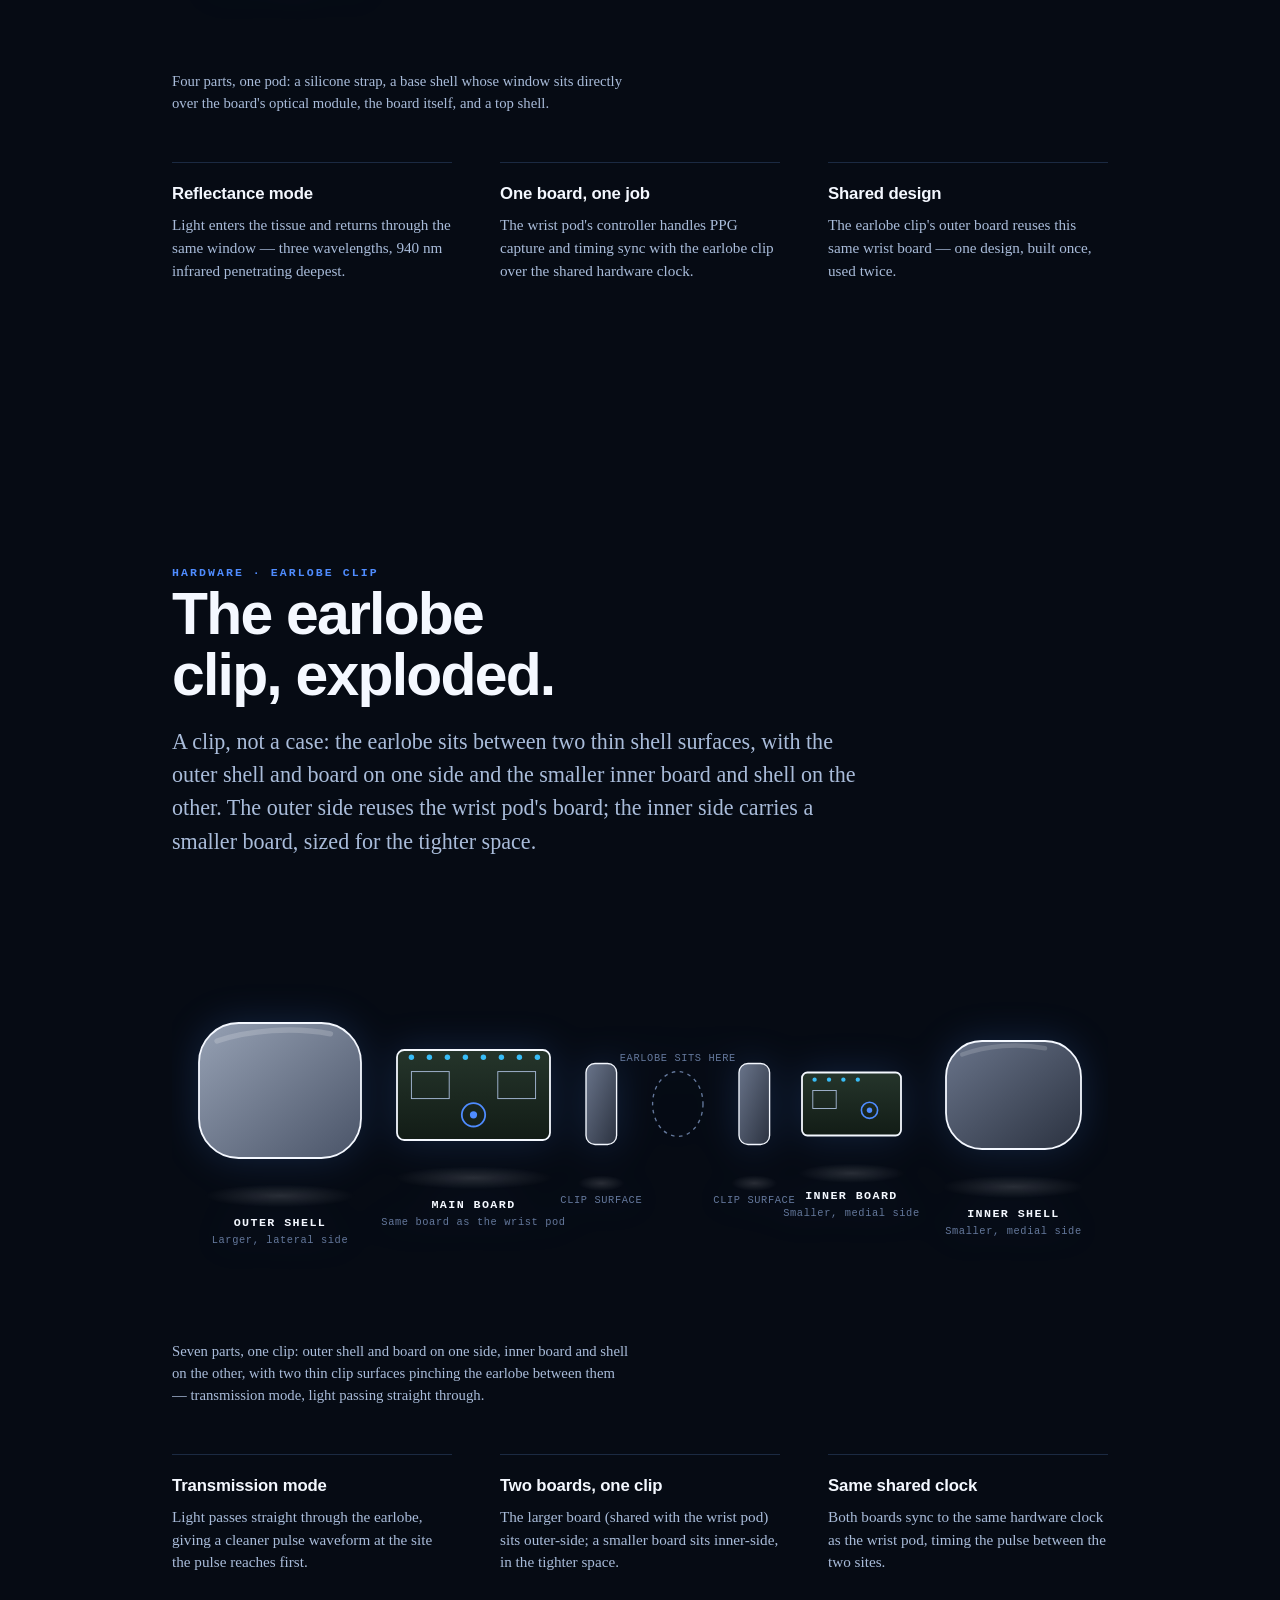
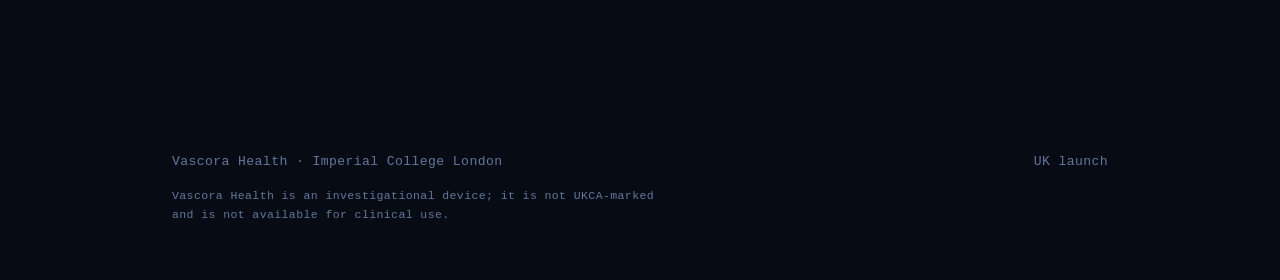
==== commit 46dc0ba7: "Update nav to include Pathway and Differentiation; remove CTA link; substantially expand ML model an" ====
--- a/product.html
+++ b/product.html
@@ -14,8 +14,10 @@
     <nav>
       <span class="nav-group">
         <a href="/#problem">Problem</a>
+        <a href="/#pathway">Pathway</a>
         <a href="/#solution">Solution</a>
         <a href="/#market">Market</a>
+        <a href="/#differentiation">Differentiation</a>
         <a href="/#team">Team</a>
       </span>
       <span class="nav-sep" aria-hidden="true"></span>
@@ -139,16 +141,28 @@
   <div class="wrap">
     <p class="eyebrow">The model</p>
     <h2>Six features, one risk score — computed on the device itself.</h2>
-    <p class="lede" style="margin-top:20px">The wrist pod's controller doesn't just capture PPG — it runs the classifier. Six physiological features, derived from the dual-site pulse timing and pulse morphology, are combined into a single HFpEF risk score on board.</p>
+    <p class="lede" style="margin-top:20px">The wrist pod's controller doesn't just capture PPG — it runs the classifier. Six physiological features, derived from the dual-site pulse timing and pulse morphology, are combined into a single HFpEF risk score on board, updated continuously across the full 14-day wear period rather than as a one-off snapshot.</p>
 
     <div class="feat">
-      <div><h3>Pulse wave velocity</h3><p>The core signal: the Δt between wrist and ear arrival, converted to arterial stiffness.</p></div>
-      <div><h3>Pulse morphology</h3><p>Waveform shape at each site, not just timing — captured by the same two optical sensors.</p></div>
-      <div><h3>Rhythm &amp; AF detection</h3><p>Atrial fibrillation, a common HFpEF comorbidity, flagged from pulse rhythm over the 14-day window.</p></div>
-    </div>
-
-    <p class="statement" style="margin-top:36px">Edge AI, not cloud AI: the model runs on the wearable itself.</p>
-    <p class="lede" style="margin-top:20px">No raw PPG has to leave the device to be classified. The risk score is generated on board, continuously, without a connectivity dependency and without streaming two weeks of raw biosensor data off the patient's wrist.</p>
+      <div><h3>Pulse wave velocity</h3><p>The core signal: the Δt between wrist and ear arrival, converted to arterial stiffness — the earliest marker in the cascade, and the one no BP cuff can see.</p></div>
+      <div><h3>Pulse morphology</h3><p>Waveform shape at each site, not just timing — the upstroke, dicrotic notch and decay of the pulse, compared wrist-to-ear rather than read in isolation.</p></div>
+      <div><h3>Rhythm &amp; AF detection</h3><p>Atrial fibrillation, a common HFpEF comorbidity, flagged from pulse rhythm over the full 14-day window — without an ECG channel.</p></div>
+      <div><h3>Signal quality &amp; calibration</h3><p>Three optical wavelengths correct for skin-tone effects before a single feature is computed — the fix is built into the sensor, not bolted on afterwards.</p></div>
+    </div>
+
+    <div class="block" style="margin-top:56px">
+      <p class="eyebrow">Edge AI</p>
+      <h2 class="sub" style="margin:12px 0 20px">Inference happens on the wearable, not in the cloud.</h2>
+      <p class="lede">Most consumer wearables capture raw sensor data and classify it remotely — on a phone or a server. Ours doesn't have to. The six-feature model is small enough to run directly on the wrist pod's own controller, so the risk score exists the moment the pulse data does: no upload, no server round trip, no dependency on anything beyond the device itself.</p>
+
+      <div class="feat">
+        <div><h3>Battery across 14 days</h3><p>Radio, not compute, is usually what drains a wearable — streaming two weeks of continuous high-frequency PPG over BLE is expensive. Classifying locally and syncing only a compact result is what makes two weeks on one charge realistic.</p></div>
+        <div><h3>Works without connectivity</h3><p>Risk scoring doesn't pause when a phone is out of range or BLE drops. The model keeps running on-device; only the sync to a companion app has to wait.</p></div>
+        <div><h3>Less raw data ever leaves the device</h3><p>Two weeks of raw biosensor data is sensitive by nature. Classifying on board means a risk score can be reported without needing to export the underlying waveform at all.</p></div>
+        <div><h3>Instant, not batched</h3><p>An AF episode or a stiffness trend is flagged as it happens, not hours later after a batch upload and a server-side inference queue.</p></div>
+        <div><h3>Harder to copy</h3><p>Replicating this requires both the two-site hardware and a validated embedded classifier that fits a wearable's power and memory budget — not just a cloud pipeline bolted onto a generic sensor.</p></div>
+      </div>
+    </div>
   </div>
 </section>
 
